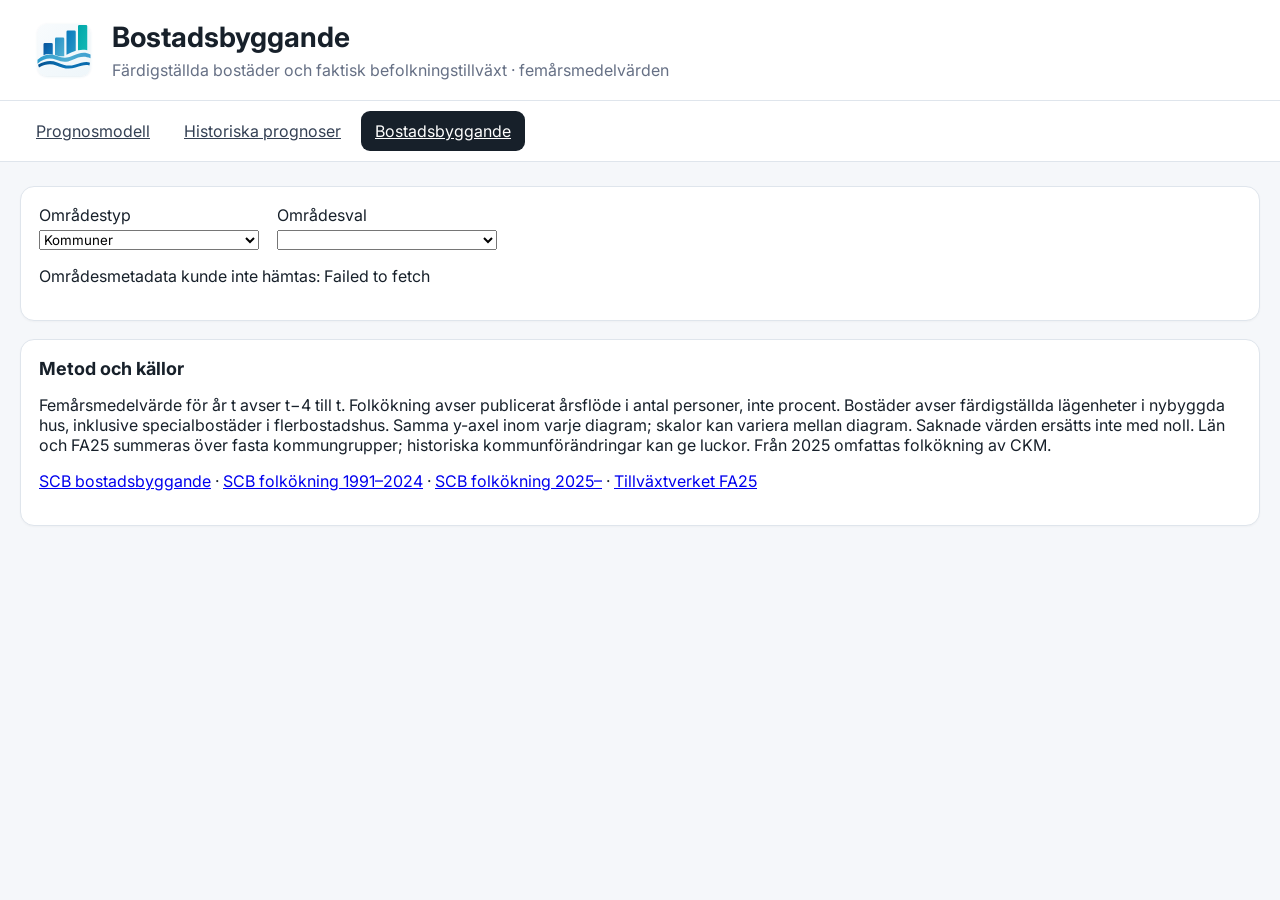
==== bostadsbyggande.html @ e12678cb "Uppdatera metod och bryt JS-cache" ====
<!doctype html><html lang="sv"><head><meta charset="utf-8"><meta name="viewport" content="width=device-width,initial-scale=1"><title>Bostadsbyggande | Luleå befolkningsprognos</title><link rel="icon" href="assets/lulea-befolkningsprognos-logo.svg"><link rel="stylesheet" href="css/style.css"><style>.housing-main{display:block;max-width:1400px;margin:24px auto;padding:0 20px}.housing-filters{display:flex;gap:18px;flex-wrap:wrap}.housing-filters label{display:grid;gap:5px;min-width:220px}.housing-charts{display:grid;grid-template-columns:repeat(2,minmax(0,1fr));gap:16px;margin-top:18px}.housing-charts svg{width:100%;height:auto}.housing-charts h2{text-transform:capitalize}@media(max-width:800px){.housing-charts{grid-template-columns:1fr}}</style></head><body><header class="topbar"><div class="brand"><img class="brandLogo" src="assets/lulea-befolkningsprognos-logo.svg" alt=""><div class="brandText"><h1>Bostadsbyggande</h1><p>Färdigställda bostäder och faktisk befolkningstillväxt · femårsmedelvärden</p></div></div></header><nav class="tabs"><a class="tab" href="index.html">Prognosmodell</a><a class="tab" href="historiska-prognoser.html">Historiska prognoser</a><a class="tab active" aria-current="page" href="bostadsbyggande.html">Bostadsbyggande</a></nav><main class="housing-main"><section class="panel"><div class="housing-filters"><label>Områdestyp<select id="type"><option value="municipality">Kommuner</option><option value="county">Län</option><option id="faOption" value="fa">FA-regioner (FA25)</option></select></label><label>Områdesval<select id="area"></select></label></div><p id="status" role="status">Hämtar SCB-statistik …</p><p id="faNote" class="hint"></p></section><div id="charts" class="housing-charts"></div><section class="panel"><h2>Metod och källor</h2><p>Femårsmedelvärde för år t avser t−4 till t. Folkökning avser publicerat årsflöde i antal personer, inte procent. Bostäder avser färdigställda lägenheter i nybyggda hus, inklusive specialbostäder i flerbostadshus. Samma y-axel inom varje diagram; skalor kan variera mellan diagram. Saknade värden ersätts inte med noll. Län och FA25 summeras över fasta kommungrupper; historiska kommunförändringar kan ge luckor. Från 2025 omfattas folkökning av CKM.</p><p><a href="https://www.statistikdatabasen.scb.se/pxweb/sv/ssd/START__BO__BO0101__BO0101A/LghReHtypUfAr/">SCB bostadsbyggande</a> · <a href="https://www.statistikdatabasen.scb.se/pxweb/sv/ssd/START__BE__BE0101__BE0101A/BefolkningNy/">SCB folkökning 1991–2024</a> · <a href="https://www.statistikdatabasen.scb.se/pxweb/sv/ssd/START__BE__BE0101__BE0101A/BefolkningCKM/">SCB folkökning 2025–</a> · <a href="https://tillvaxtverket.se/tillvaxtverket/statistikochanalys/statistikomregionalutveckling/regionalaindelningar/faregioner.1799.html">Tillväxtverket FA25</a></p></section></main><script src="js/bostadsbyggande.js?v=20261125-2"></script></body></html>
---- css/style.css ----
@import url('https://fonts.googleapis.com/css2?family=Inter:wght@400;500;600;700&display=swap');

/* Gemensam webbtypografi: Protipo nar licensierad webbfont laddas, Inter annars. */
:root{--font-body:'Inter',system-ui,-apple-system,'Segoe UI',sans-serif;--font-heading:'protipo','Inter',system-ui,sans-serif}
body{font-family:var(--font-body)}
h1,h2,h3,h4,h5,h6,a,nav a{font-family:var(--font-heading)}
button,input,select,textarea,table{font-family:var(--font-body)}
:root{
  font-family:Inter,system-ui,-apple-system,Segoe UI,Roboto,sans-serif;
  color:#17202a;background:#f5f7fa;
  --border:#dfe5ec;--muted:#667085;--panel:#fff;--ink:#17202a;
}
*{box-sizing:border-box} body{margin:0;background:#f5f7fa}
.topbar{display:flex;justify-content:space-between;gap:24px;align-items:center;padding:18px 32px;background:#fff;border-bottom:1px solid var(--border)}
.brand{display:flex;align-items:center;gap:16px;min-width:0}
.brandLogo{width:64px;height:64px;flex:0 0 64px;display:block;object-fit:contain}
.brandText{min-width:0}
h1{margin:0;font-size:28px}.topbar p{margin:6px 0 0;color:var(--muted)}
.badge{background:#eef2f6;border:1px solid #d8e0e8;border-radius:999px;padding:8px 12px;font-size:13px;font-weight:700}
.tabs{display:flex;gap:6px;padding:10px 22px;background:#fff;border-bottom:1px solid var(--border);position:sticky;top:0;z-index:5;overflow:auto}
.tab{width:auto;background:transparent;color:#344054;border:1px solid transparent;padding:9px 13px;border-radius:9px;white-space:nowrap}
.tab:hover{background:#f3f5f8}.tab.active{background:#17202a;color:#fff}
main{display:grid;grid-template-columns:270px minmax(0,1fr);gap:22px;max-width:1750px;margin:0 auto;padding:22px}
.panel{background:var(--panel);border:1px solid var(--border);border-radius:14px;padding:18px;box-shadow:0 1px 2px rgba(16,24,40,.03);margin-bottom:14px}
.controls{height:max-content;position:sticky;top:68px}.controls h2,.panel h2,.pageTitle h2{margin:0 0 14px;font-size:18px}
.controls label,.formGrid3 label{display:block;font-size:13px;font-weight:650;margin:0 0 14px}
.controls input,.controls select,.formGrid3 input,.formGrid3 select,.inlineLabel input{width:100%;margin-top:6px;padding:10px;border:1px solid #cfd8e3;border-radius:8px;background:#fff}
.controls hr{border:0;border-top:1px solid #edf0f3;margin:18px 0}
button{padding:11px 12px;border:0;border-radius:8px;font-weight:750;cursor:pointer;background:#17202a;color:#fff}
.controls>button{width:100%}.secondary{margin-top:8px;background:#e9eef4;color:#17202a}.compact{width:auto!important;margin:0;padding:8px 11px}
.fileLabel{display:block;margin-top:16px!important}.fileLabel input{padding:7px}.miniNote,.hint{font-size:12px;color:var(--muted);line-height:1.45}
.content{min-width:0}.page{display:none}.page.active{display:block}.pageTitle{display:flex;justify-content:space-between;align-items:flex-end;margin:2px 0 14px}.pageTitle h2{font-size:23px;margin-bottom:4px}.pageTitle p{margin:0;color:var(--muted)}
.status{margin-bottom:14px;padding:12px 14px;border-radius:10px;background:#fff5d6;border:1px solid #f3d477;color:#6d5200}.status.ok{background:#edf8f1;border-color:#b9e0c7;color:#245b37}
.cards{display:grid;grid-template-columns:repeat(4,minmax(0,1fr));gap:14px;margin-bottom:14px}.card{background:#fff;border:1px solid var(--border);border-radius:12px;padding:16px}.card span{display:block;color:var(--muted);font-size:12px}.card strong{display:block;margin-top:7px;font-size:23px}.card small{display:block;color:var(--muted);margin-top:3px}
.grid2{display:grid;grid-template-columns:minmax(0,1.6fr) minmax(300px,1fr);gap:14px;margin-bottom:14px}.formGrid3{display:grid;grid-template-columns:repeat(3,minmax(0,1fr));gap:14px}
.chartPanel{margin-bottom:14px}.panelHead{display:flex;justify-content:space-between;align-items:center;gap:16px}.panelHead span{font-size:12px;color:var(--muted)}
svg{width:100%;height:auto;background:#fbfcfd;border-radius:10px}.gridline{stroke:#e7ebf0;stroke-width:1}.axisText{font-size:11px;fill:#667085}.populationLine,.baselineLine,.lineBirths,.lineDeaths,.lineMigration{fill:none;stroke-width:3}.populationLine{stroke:#17202a}.baselineLine{stroke:#98a2b3;stroke-width:2;stroke-dasharray:7 5}.lineBirths{stroke:#227a55}.lineDeaths{stroke:#9b3b3b}.lineMigration{stroke:#3157a3}.legendScenario{fill:#17202a;font-size:12px;font-weight:700}.legendBaseline{fill:#667085;font-size:12px;font-weight:700}.legendBirths{fill:#227a55;font-size:12px;font-weight:700}.legendDeaths{fill:#9b3b3b;font-size:12px;font-weight:700}.legendMigration{fill:#3157a3;font-size:12px;font-weight:700}
.tableWrap{overflow:auto}table{width:100%;border-collapse:collapse;font-size:13px;white-space:nowrap}th,td{text-align:right;padding:8px;border-bottom:1px solid #edf0f3}th:first-child,td:first-child{text-align:left}
td input[type=number],td select{width:105px;padding:6px;border:1px solid #d8e0e8;border-radius:6px;background:#fff}td select{width:140px}td input[type=checkbox]{width:18px;height:18px}.miniTable{white-space:normal}.miniTable th,.miniTable td{padding:7px 6px}
.kv{display:flex;justify-content:space-between;gap:16px;padding:9px 0;border-bottom:1px solid #edf0f3}.kv:last-child{border-bottom:0}.kv span{color:var(--muted);font-size:13px}.kv strong{text-align:right}.stackedMetrics{display:grid;gap:0}
.policyGrid{display:grid;grid-template-columns:repeat(4,minmax(0,1fr));gap:12px}.policyGrid>div{background:#f8fafc;border:1px solid #e7ebf0;border-radius:10px;padding:12px}.policyGrid span{display:block;color:var(--muted);font-size:12px}.policyGrid strong{display:block;margin-top:5px;font-size:18px}
.ageRow{display:grid;grid-template-columns:55px 1fr 70px 115px;gap:9px;align-items:center;margin:9px 0}.ageRow>span{font-size:12px}.ageRow strong{text-align:right}.ageRow small{color:var(--muted);text-align:right}.barTrack{height:10px;background:#edf0f3;border-radius:999px;overflow:hidden}.barFill{height:100%;background:#667085;border-radius:999px}
.inlineLabel{font-size:13px;font-weight:650}.inlineLabel input{width:120px;margin-left:10px}.validationCards{grid-template-columns:repeat(4,minmax(0,1fr))}
ul{padding-left:19px;margin:0}li{margin:7px 0}code{background:#eef2f6;padding:2px 5px;border-radius:5px}
@media(max-width:1150px){main{grid-template-columns:1fr}.controls{position:static}.grid2{grid-template-columns:1fr}.policyGrid{grid-template-columns:1fr 1fr}}
@media(max-width:760px){.cards,.validationCards{grid-template-columns:1fr 1fr}.formGrid3{grid-template-columns:1fr}.topbar{align-items:flex-start;flex-direction:column;padding:16px 18px}.brand{gap:12px}.brandLogo{width:52px;height:52px;flex-basis:52px}.topbar h1{font-size:24px}.topbar p{font-size:12px}.ageRow{grid-template-columns:50px 1fr 60px}.ageRow small{display:none}}
@media(max-width:520px){.cards,.validationCards{grid-template-columns:1fr}.tabs{padding-left:10px;padding-right:10px}}

.analysisTableWrap{max-height:520px;overflow:auto;border:1px solid #edf0f3;border-radius:10px;margin-top:14px}
.analysisTableWrap thead th{position:sticky;top:0;background:#fff;z-index:2}
.ageStructureTable td:nth-child(2){min-width:180px}
.chartLegend{font-size:12px;font-weight:700;fill:#344054}
.lineLocalWeight,.lineWomen,.lineMen,.lineInflow,.lineOutflow,.lineVariation,.lineSensitivity{
  fill:none;stroke-width:2.5
}
.lineLocalWeight{stroke:#3157a3}
.lineWomen{stroke:#7b4da7}
.lineMen{stroke:#3157a3}
.lineInflow{stroke:#227a55}
.lineOutflow{stroke:#9b3b3b}
.lineVariation{stroke:#7b4da7}
.lineSensitivity{stroke:#b7791f}
.chartTooltip{
  position:fixed;display:none;z-index:50;pointer-events:none;
  min-width:170px;max-width:300px;padding:10px 12px;border-radius:9px;
  background:#17202a;color:#fff;box-shadow:0 8px 24px rgba(16,24,40,.22);
  font-size:12px;line-height:1.35
}
.chartTooltip.show{display:block}
.chartTooltip strong{display:block;margin-bottom:5px;font-size:13px}
.chartTooltip div{display:flex;justify-content:space-between;gap:18px;margin:3px 0}
.chartTooltip span{color:#d0d5dd}.chartTooltip b{font-weight:700;text-align:right}
svg{cursor:crosshair}

.shareRow{display:grid;grid-template-columns:minmax(130px,1.2fr) minmax(160px,2fr) 70px 70px;gap:10px;align-items:center;margin:9px 0}
.shareRow>span{font-size:12px}.shareRow strong,.shareRow small{text-align:right}
.shareRow small{color:var(--muted)}
#commutingMatrix th,#commutingMatrix td{text-align:right}
#commutingMatrix th:first-child,#commutingMatrix td:first-child{text-align:left}
@media(max-width:760px){.shareRow{grid-template-columns:110px 1fr 60px}.shareRow small{display:none}}

.lineError{fill:none;stroke-width:2.5;stroke:#b42318}

.scenarioPreviewList{display:grid;gap:8px;margin-top:12px}
.scenarioPreview{padding:10px 12px;border:1px solid #dfe5ec;border-radius:9px;background:#f8fafc;font-size:12px;line-height:1.45;color:#344054}
.scenarioPreview strong{color:#17202a}
.scenarioPreview.warn{background:#fff7ed;border-color:#fed7aa}


.profileLegend{
  display:grid;
  grid-template-columns:repeat(2,minmax(0,1fr));
  gap:10px 18px;
  margin:10px 0 4px;
  padding:12px 14px;
  background:#f8fafc;
  border:1px solid #e7ebf0;
  border-radius:10px
}
.profileLegend>div{
  display:grid;
  grid-template-columns:30px 1fr;
  column-gap:9px;
  align-items:center
}
.profileLegend strong{font-size:12px;color:#17202a}
.profileLegend small{
  grid-column:2;
  display:block;
  margin-top:2px;
  color:var(--muted);
  font-size:11px;
  line-height:1.4
}
.profileSwatch{
  width:26px;
  height:0;
  border-top-width:3px;
  border-top-style:solid;
  justify-self:start
}
.profileSwatch.lineInflow{border-top-color:#227a55}
.profileSwatch.lineSensitivity{border-top-color:#b7791f}
.profileSwatch.lineMen{border-top-color:#3157a3}
.profileSwatch.lineVariation{border-top-color:#7b4da7}
.profileNote{margin-top:8px}
@media(max-width:760px){.profileLegend{grid-template-columns:1fr}}


.labourEffectGrid>div{min-height:132px}
.labourEffectGrid small{
  display:block;
  margin-top:7px;
  color:var(--muted);
  font-size:11px;
  line-height:1.4
}
.effectFormula{
  margin:12px 0 6px;
  padding:10px 12px;
  border-left:3px solid #667085;
  background:#f8fafc;
  font-size:12px;
  line-height:1.45
}


.historyCards{grid-template-columns:repeat(4,minmax(0,1fr))}
.lineMean{fill:none;stroke:#667085;stroke-width:2;stroke-dasharray:7 5}
.calibrationRow td{background:#f3f6fa}
.calibrationRow td:first-child{font-weight:700}
@media(max-width:1150px){.historyCards{grid-template-columns:repeat(2,minmax(0,1fr))}}
@media(max-width:520px){.historyCards{grid-template-columns:1fr}}


.historyFilterGrid{display:grid;grid-template-columns:1fr 1fr;gap:18px}
.historyFilterGrid fieldset{border:1px solid #e7ebf0;border-radius:10px;padding:12px 14px;margin:0;background:#f8fafc}
.historyFilterGrid legend{font-weight:700;font-size:13px;padding:0 6px}
.historyFilterGrid label{display:block;font-size:12px;color:var(--muted);margin:8px 0}
.historyFilterGrid select{width:100%;margin-top:4px}
.historyDetailSummary{display:flex;flex-wrap:wrap;gap:10px;margin-top:10px}
.historyDetailSummary>div{background:#f8fafc;border:1px solid #e7ebf0;border-radius:9px;padding:9px 11px;min-width:210px}
.historyDetailSummary span{display:block;color:var(--muted);font-size:11px}
.historyDetailSummary strong{display:block;margin-top:3px;font-size:13px;color:#17202a}
@media(max-width:760px){.historyFilterGrid{grid-template-columns:1fr}}


.historySection{margin-top:18px}
.historySectionHead{margin:0 0 10px;padding:0 2px}
.historySectionHead h2{margin:0 0 4px}
.historySectionHead p{margin:0;color:var(--muted);font-size:13px}
.historyFilterPanel{display:grid;grid-template-columns:1fr;gap:16px}
.historyFilterPanel fieldset{border:1px solid #dfe5ec;border-radius:10px;padding:14px;margin:0;background:#f8fafc}
.historyFilterPanel legend{font-weight:700;font-size:13px;padding:0 6px}
.historyFilterControls{display:grid;grid-template-columns:repeat(2,minmax(0,1fr));gap:10px 14px;margin-bottom:12px}
.migrationFilterControls{grid-template-columns:repeat(4,minmax(0,1fr))}
.historyFilterControls label{font-size:12px;color:var(--muted)}
.historyFilterControls select{width:100%;margin-top:4px}
.historyFilterChart{background:#fff;border:1px solid #e7ebf0;border-radius:10px;padding:12px}
.historyFilterChart .panelHead{margin-bottom:4px}
@media(max-width:1000px){.migrationFilterControls{grid-template-columns:repeat(2,minmax(0,1fr))}}
@media(max-width:760px){.historyFilterControls,.migrationFilterControls{grid-template-columns:1fr}}
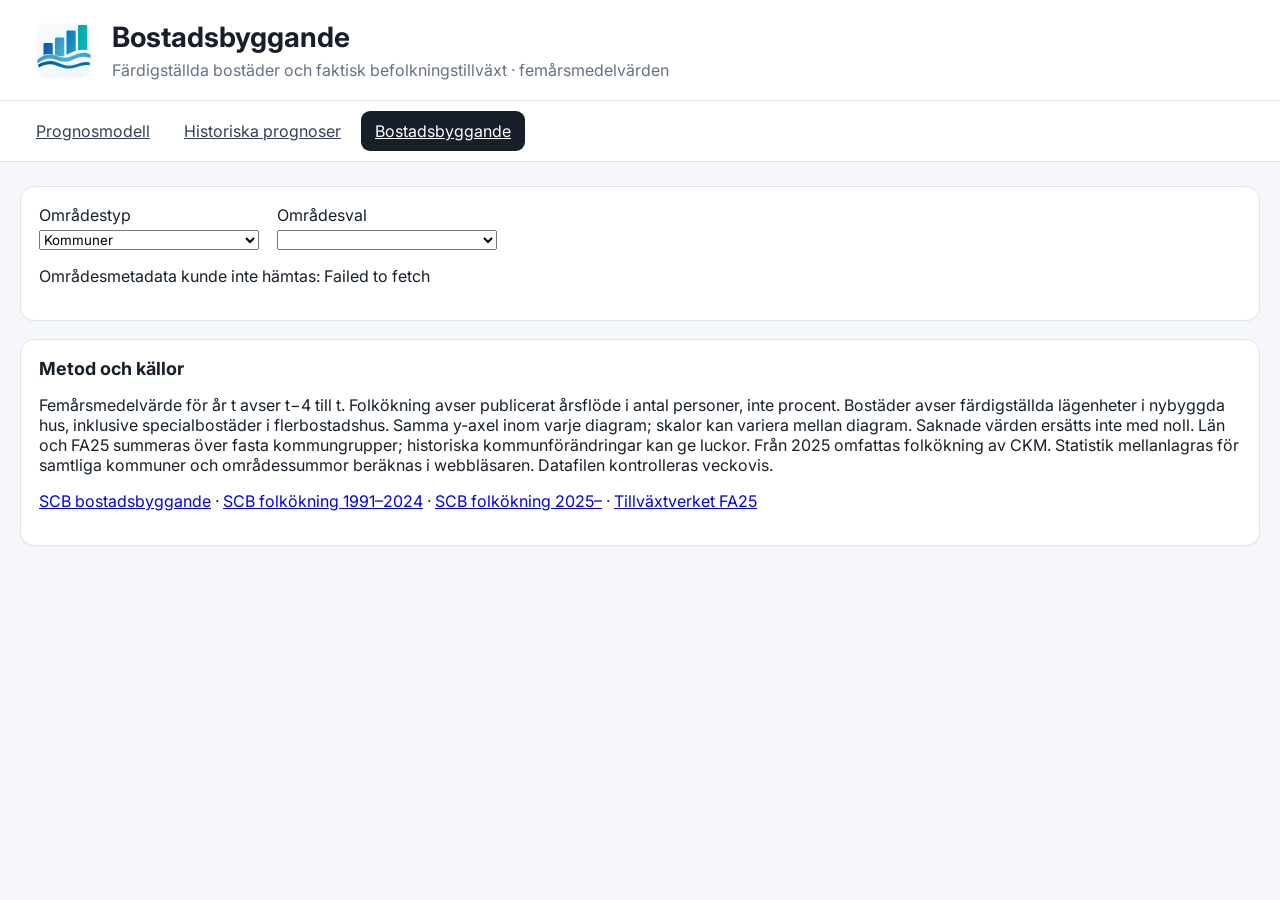
==== commit 2035b4c8: "Läs förladdad statistik och byt områden lokalt" ====
--- a/bostadsbyggande.html
+++ b/bostadsbyggande.html
@@ -1 +1 @@
-<!doctype html><html lang="sv"><head><meta charset="utf-8"><meta name="viewport" content="width=device-width,initial-scale=1"><title>Bostadsbyggande | Luleå befolkningsprognos</title><link rel="icon" href="assets/lulea-befolkningsprognos-logo.svg"><link rel="stylesheet" href="css/style.css"><style>.housing-main{display:block;max-width:1400px;margin:24px auto;padding:0 20px}.housing-filters{display:flex;gap:18px;flex-wrap:wrap}.housing-filters label{display:grid;gap:5px;min-width:220px}.housing-charts{display:grid;grid-template-columns:repeat(2,minmax(0,1fr));gap:16px;margin-top:18px}.housing-charts svg{width:100%;height:auto}.housing-charts h2{text-transform:capitalize}@media(max-width:800px){.housing-charts{grid-template-columns:1fr}}</style></head><body><header class="topbar"><div class="brand"><img class="brandLogo" src="assets/lulea-befolkningsprognos-logo.svg" alt=""><div class="brandText"><h1>Bostadsbyggande</h1><p>Färdigställda bostäder och faktisk befolkningstillväxt · femårsmedelvärden</p></div></div></header><nav class="tabs"><a class="tab" href="index.html">Prognosmodell</a><a class="tab" href="historiska-prognoser.html">Historiska prognoser</a><a class="tab active" aria-current="page" href="bostadsbyggande.html">Bostadsbyggande</a></nav><main class="housing-main"><section class="panel"><div class="housing-filters"><label>Områdestyp<select id="type"><option value="municipality">Kommuner</option><option value="county">Län</option><option id="faOption" value="fa">FA-regioner (FA25)</option></select></label><label>Områdesval<select id="area"></select></label></div><p id="status" role="status">Hämtar SCB-statistik …</p><p id="faNote" class="hint"></p></section><div id="charts" class="housing-charts"></div><section class="panel"><h2>Metod och källor</h2><p>Femårsmedelvärde för år t avser t−4 till t. Folkökning avser publicerat årsflöde i antal personer, inte procent. Bostäder avser färdigställda lägenheter i nybyggda hus, inklusive specialbostäder i flerbostadshus. Samma y-axel inom varje diagram; skalor kan variera mellan diagram. Saknade värden ersätts inte med noll. Län och FA25 summeras över fasta kommungrupper; historiska kommunförändringar kan ge luckor. Från 2025 omfattas folkökning av CKM.</p><p><a href="https://www.statistikdatabasen.scb.se/pxweb/sv/ssd/START__BO__BO0101__BO0101A/LghReHtypUfAr/">SCB bostadsbyggande</a> · <a href="https://www.statistikdatabasen.scb.se/pxweb/sv/ssd/START__BE__BE0101__BE0101A/BefolkningNy/">SCB folkökning 1991–2024</a> · <a href="https://www.statistikdatabasen.scb.se/pxweb/sv/ssd/START__BE__BE0101__BE0101A/BefolkningCKM/">SCB folkökning 2025–</a> · <a href="https://tillvaxtverket.se/tillvaxtverket/statistikochanalys/statistikomregionalutveckling/regionalaindelningar/faregioner.1799.html">Tillväxtverket FA25</a></p></section></main><script src="js/bostadsbyggande.js?v=20261125-2"></script></body></html>+<!doctype html><html lang="sv"><head><meta charset="utf-8"><meta name="viewport" content="width=device-width,initial-scale=1"><title>Bostadsbyggande | Luleå befolkningsprognos</title><link rel="icon" href="assets/lulea-befolkningsprognos-logo.svg"><link rel="stylesheet" href="css/style.css"><style>.housing-main{display:block;max-width:1400px;margin:24px auto;padding:0 20px}.housing-filters{display:flex;gap:18px;flex-wrap:wrap}.housing-filters label{display:grid;gap:5px;min-width:220px}.housing-charts{display:grid;grid-template-columns:repeat(2,minmax(0,1fr));gap:16px;margin-top:18px}.housing-charts svg{width:100%;height:auto}.housing-charts h2{text-transform:capitalize}@media(max-width:800px){.housing-charts{grid-template-columns:1fr}}</style></head><body><header class="topbar"><div class="brand"><img class="brandLogo" src="assets/lulea-befolkningsprognos-logo.svg" alt=""><div class="brandText"><h1>Bostadsbyggande</h1><p>Färdigställda bostäder och faktisk befolkningstillväxt · femårsmedelvärden</p></div></div></header><nav class="tabs"><a class="tab" href="index.html">Prognosmodell</a><a class="tab" href="historiska-prognoser.html">Historiska prognoser</a><a class="tab active" aria-current="page" href="bostadsbyggande.html">Bostadsbyggande</a></nav><main class="housing-main"><section class="panel"><div class="housing-filters"><label>Områdestyp<select id="type"><option value="municipality">Kommuner</option><option value="county">Län</option><option id="faOption" value="fa">FA-regioner (FA25)</option></select></label><label>Områdesval<select id="area"></select></label></div><p id="status" role="status">Läser förladdad statistik …</p><p id="faNote" class="hint"></p></section><div id="charts" class="housing-charts"></div><section class="panel"><h2>Metod och källor</h2><p>Femårsmedelvärde för år t avser t−4 till t. Folkökning avser publicerat årsflöde i antal personer, inte procent. Bostäder avser färdigställda lägenheter i nybyggda hus, inklusive specialbostäder i flerbostadshus. Samma y-axel inom varje diagram; skalor kan variera mellan diagram. Saknade värden ersätts inte med noll. Län och FA25 summeras över fasta kommungrupper; historiska kommunförändringar kan ge luckor. Från 2025 omfattas folkökning av CKM. Statistik mellanlagras för samtliga kommuner och områdessummor beräknas i webbläsaren. Datafilen kontrolleras veckovis.</p><p><a href="https://www.statistikdatabasen.scb.se/pxweb/sv/ssd/START__BO__BO0101__BO0101A/LghReHtypUfAr/">SCB bostadsbyggande</a> · <a href="https://www.statistikdatabasen.scb.se/pxweb/sv/ssd/START__BE__BE0101__BE0101A/BefolkningNy/">SCB folkökning 1991–2024</a> · <a href="https://www.statistikdatabasen.scb.se/pxweb/sv/ssd/START__BE__BE0101__BE0101A/BefolkningCKM/">SCB folkökning 2025–</a> · <a href="https://tillvaxtverket.se/tillvaxtverket/statistikochanalys/statistikomregionalutveckling/regionalaindelningar/faregioner.1799.html">Tillväxtverket FA25</a></p></section></main><script src="js/bostadsbyggande.js?v=20261125-3"></script></body></html>
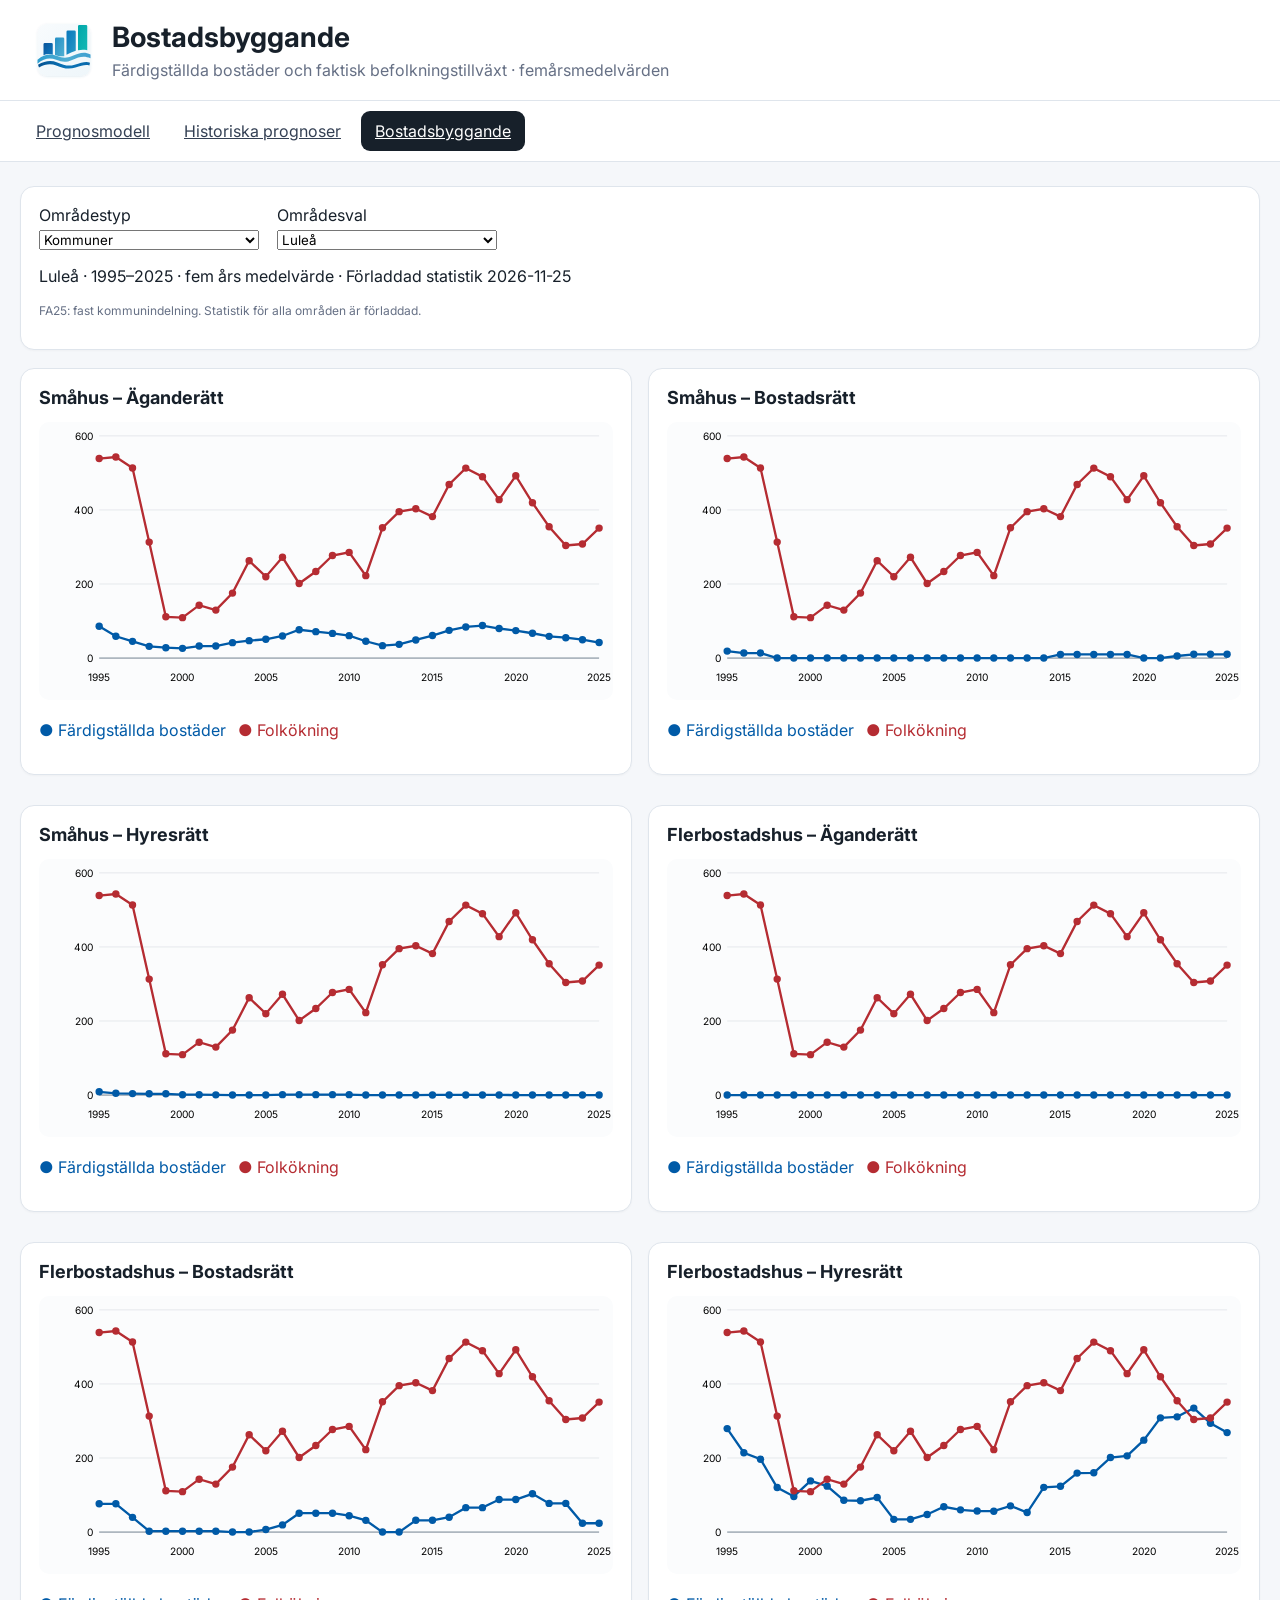
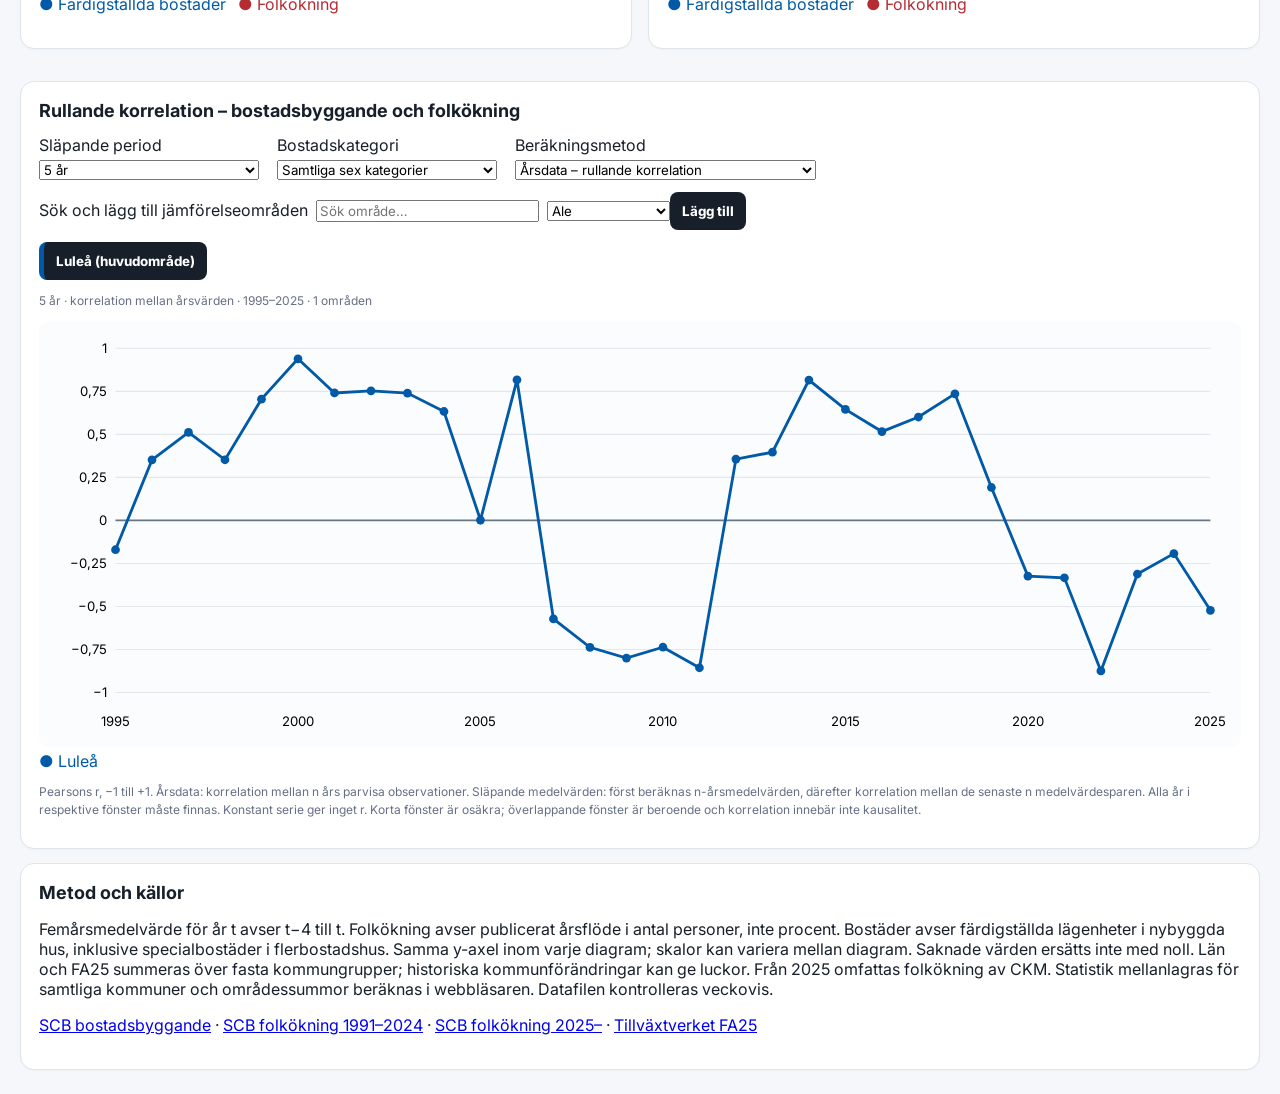
==== commit 4db302da: "Lägg till rullande Pearsonkorrelation och områdesjämförelser" ====
--- a/bostadsbyggande.html
+++ b/bostadsbyggande.html
@@ -1 +1 @@
-<!doctype html><html lang="sv"><head><meta charset="utf-8"><meta name="viewport" content="width=device-width,initial-scale=1"><title>Bostadsbyggande | Luleå befolkningsprognos</title><link rel="icon" href="assets/lulea-befolkningsprognos-logo.svg"><link rel="stylesheet" href="css/style.css"><style>.housing-main{display:block;max-width:1400px;margin:24px auto;padding:0 20px}.housing-filters{display:flex;gap:18px;flex-wrap:wrap}.housing-filters label{display:grid;gap:5px;min-width:220px}.housing-charts{display:grid;grid-template-columns:repeat(2,minmax(0,1fr));gap:16px;margin-top:18px}.housing-charts svg{width:100%;height:auto}.housing-charts h2{text-transform:capitalize}@media(max-width:800px){.housing-charts{grid-template-columns:1fr}}</style></head><body><header class="topbar"><div class="brand"><img class="brandLogo" src="assets/lulea-befolkningsprognos-logo.svg" alt=""><div class="brandText"><h1>Bostadsbyggande</h1><p>Färdigställda bostäder och faktisk befolkningstillväxt · femårsmedelvärden</p></div></div></header><nav class="tabs"><a class="tab" href="index.html">Prognosmodell</a><a class="tab" href="historiska-prognoser.html">Historiska prognoser</a><a class="tab active" aria-current="page" href="bostadsbyggande.html">Bostadsbyggande</a></nav><main class="housing-main"><section class="panel"><div class="housing-filters"><label>Områdestyp<select id="type"><option value="municipality">Kommuner</option><option value="county">Län</option><option id="faOption" value="fa">FA-regioner (FA25)</option></select></label><label>Områdesval<select id="area"></select></label></div><p id="status" role="status">Läser förladdad statistik …</p><p id="faNote" class="hint"></p></section><div id="charts" class="housing-charts"></div><section class="panel"><h2>Metod och källor</h2><p>Femårsmedelvärde för år t avser t−4 till t. Folkökning avser publicerat årsflöde i antal personer, inte procent. Bostäder avser färdigställda lägenheter i nybyggda hus, inklusive specialbostäder i flerbostadshus. Samma y-axel inom varje diagram; skalor kan variera mellan diagram. Saknade värden ersätts inte med noll. Län och FA25 summeras över fasta kommungrupper; historiska kommunförändringar kan ge luckor. Från 2025 omfattas folkökning av CKM. Statistik mellanlagras för samtliga kommuner och områdessummor beräknas i webbläsaren. Datafilen kontrolleras veckovis.</p><p><a href="https://www.statistikdatabasen.scb.se/pxweb/sv/ssd/START__BO__BO0101__BO0101A/LghReHtypUfAr/">SCB bostadsbyggande</a> · <a href="https://www.statistikdatabasen.scb.se/pxweb/sv/ssd/START__BE__BE0101__BE0101A/BefolkningNy/">SCB folkökning 1991–2024</a> · <a href="https://www.statistikdatabasen.scb.se/pxweb/sv/ssd/START__BE__BE0101__BE0101A/BefolkningCKM/">SCB folkökning 2025–</a> · <a href="https://tillvaxtverket.se/tillvaxtverket/statistikochanalys/statistikomregionalutveckling/regionalaindelningar/faregioner.1799.html">Tillväxtverket FA25</a></p></section></main><script src="js/bostadsbyggande.js?v=20261125-3"></script></body></html>+<!doctype html><html lang="sv"><head><meta charset="utf-8"><meta name="viewport" content="width=device-width,initial-scale=1"><title>Bostadsbyggande | Luleå befolkningsprognos</title><link rel="icon" href="assets/lulea-befolkningsprognos-logo.svg"><link rel="stylesheet" href="css/style.css"><style>.housing-main{display:block;max-width:1400px;margin:24px auto;padding:0 20px}.housing-filters{display:flex;gap:18px;flex-wrap:wrap}.housing-filters label{display:grid;gap:5px;min-width:220px}.housing-charts{display:grid;grid-template-columns:repeat(2,minmax(0,1fr));gap:16px;margin-top:18px}.housing-charts svg{width:100%;height:auto}.housing-charts h2{text-transform:capitalize}@media(max-width:800px){.housing-charts{grid-template-columns:1fr}}</style></head><body><header class="topbar"><div class="brand"><img class="brandLogo" src="assets/lulea-befolkningsprognos-logo.svg" alt=""><div class="brandText"><h1>Bostadsbyggande</h1><p>Färdigställda bostäder och faktisk befolkningstillväxt · femårsmedelvärden</p></div></div></header><nav class="tabs"><a class="tab" href="index.html">Prognosmodell</a><a class="tab" href="historiska-prognoser.html">Historiska prognoser</a><a class="tab active" aria-current="page" href="bostadsbyggande.html">Bostadsbyggande</a></nav><main class="housing-main"><section class="panel"><div class="housing-filters"><label>Områdestyp<select id="type"><option value="municipality">Kommuner</option><option value="county">Län</option><option id="faOption" value="fa">FA-regioner (FA25)</option></select></label><label>Områdesval<select id="area"></select></label></div><p id="status" role="status">Läser förladdad statistik …</p><p id="faNote" class="hint"></p></section><div id="charts" class="housing-charts"></div><section class="panel" style="margin-top:18px"><h2>Rullande korrelation – bostadsbyggande och folkökning</h2><div class="housing-filters"><label>Släpande period<select id="corrWindow"><option value="3">3 år</option><option value="4">4 år</option><option value="5" selected>5 år</option><option value="7">7 år</option><option value="8">8 år</option><option value="9">9 år</option><option value="10">10 år</option></select></label><label>Bostadskategori<select id="corrCategory"></select></label><label>Beräkningsmetod<select id="corrMethod"><option value="annual">Årsdata – rullande korrelation</option><option value="smooth">Släpande medelvärden – rullande korrelation</option></select></label></div><div style="margin:12px 0"><label for="corrSearch">Sök och lägg till jämförelseområden</label><input id="corrSearch" type="search" placeholder="Sök område…" style="margin:6px 8px;max-width:100%"><select id="corrAdd" aria-label="Jämförelseområde"></select><button id="corrAddBtn" type="button">Lägg till</button></div><div id="corrSelected" style="display:flex;flex-wrap:wrap;gap:8px;margin:10px 0"></div><p id="corrStatus" class="hint" role="status"></p><div id="corrChart"></div><p class="hint">Pearsons r, −1 till +1. Årsdata: korrelation mellan n års parvisa observationer. Släpande medelvärden: först beräknas n-årsmedelvärden, därefter korrelation mellan de senaste n medelvärdesparen. Alla år i respektive fönster måste finnas. Konstant serie ger inget r. Korta fönster är osäkra; överlappande fönster är beroende och korrelation innebär inte kausalitet.</p></section><section class="panel"><h2>Metod och källor</h2><p>Femårsmedelvärde för år t avser t−4 till t. Folkökning avser publicerat årsflöde i antal personer, inte procent. Bostäder avser färdigställda lägenheter i nybyggda hus, inklusive specialbostäder i flerbostadshus. Samma y-axel inom varje diagram; skalor kan variera mellan diagram. Saknade värden ersätts inte med noll. Län och FA25 summeras över fasta kommungrupper; historiska kommunförändringar kan ge luckor. Från 2025 omfattas folkökning av CKM. Statistik mellanlagras för samtliga kommuner och områdessummor beräknas i webbläsaren. Datafilen kontrolleras veckovis.</p><p><a href="https://www.statistikdatabasen.scb.se/pxweb/sv/ssd/START__BO__BO0101__BO0101A/LghReHtypUfAr/">SCB bostadsbyggande</a> · <a href="https://www.statistikdatabasen.scb.se/pxweb/sv/ssd/START__BE__BE0101__BE0101A/BefolkningNy/">SCB folkökning 1991–2024</a> · <a href="https://www.statistikdatabasen.scb.se/pxweb/sv/ssd/START__BE__BE0101__BE0101A/BefolkningCKM/">SCB folkökning 2025–</a> · <a href="https://tillvaxtverket.se/tillvaxtverket/statistikochanalys/statistikomregionalutveckling/regionalaindelningar/faregioner.1799.html">Tillväxtverket FA25</a></p></section></main><script src="js/bostadsbyggande.js?v=20261125-4"></script></body></html>
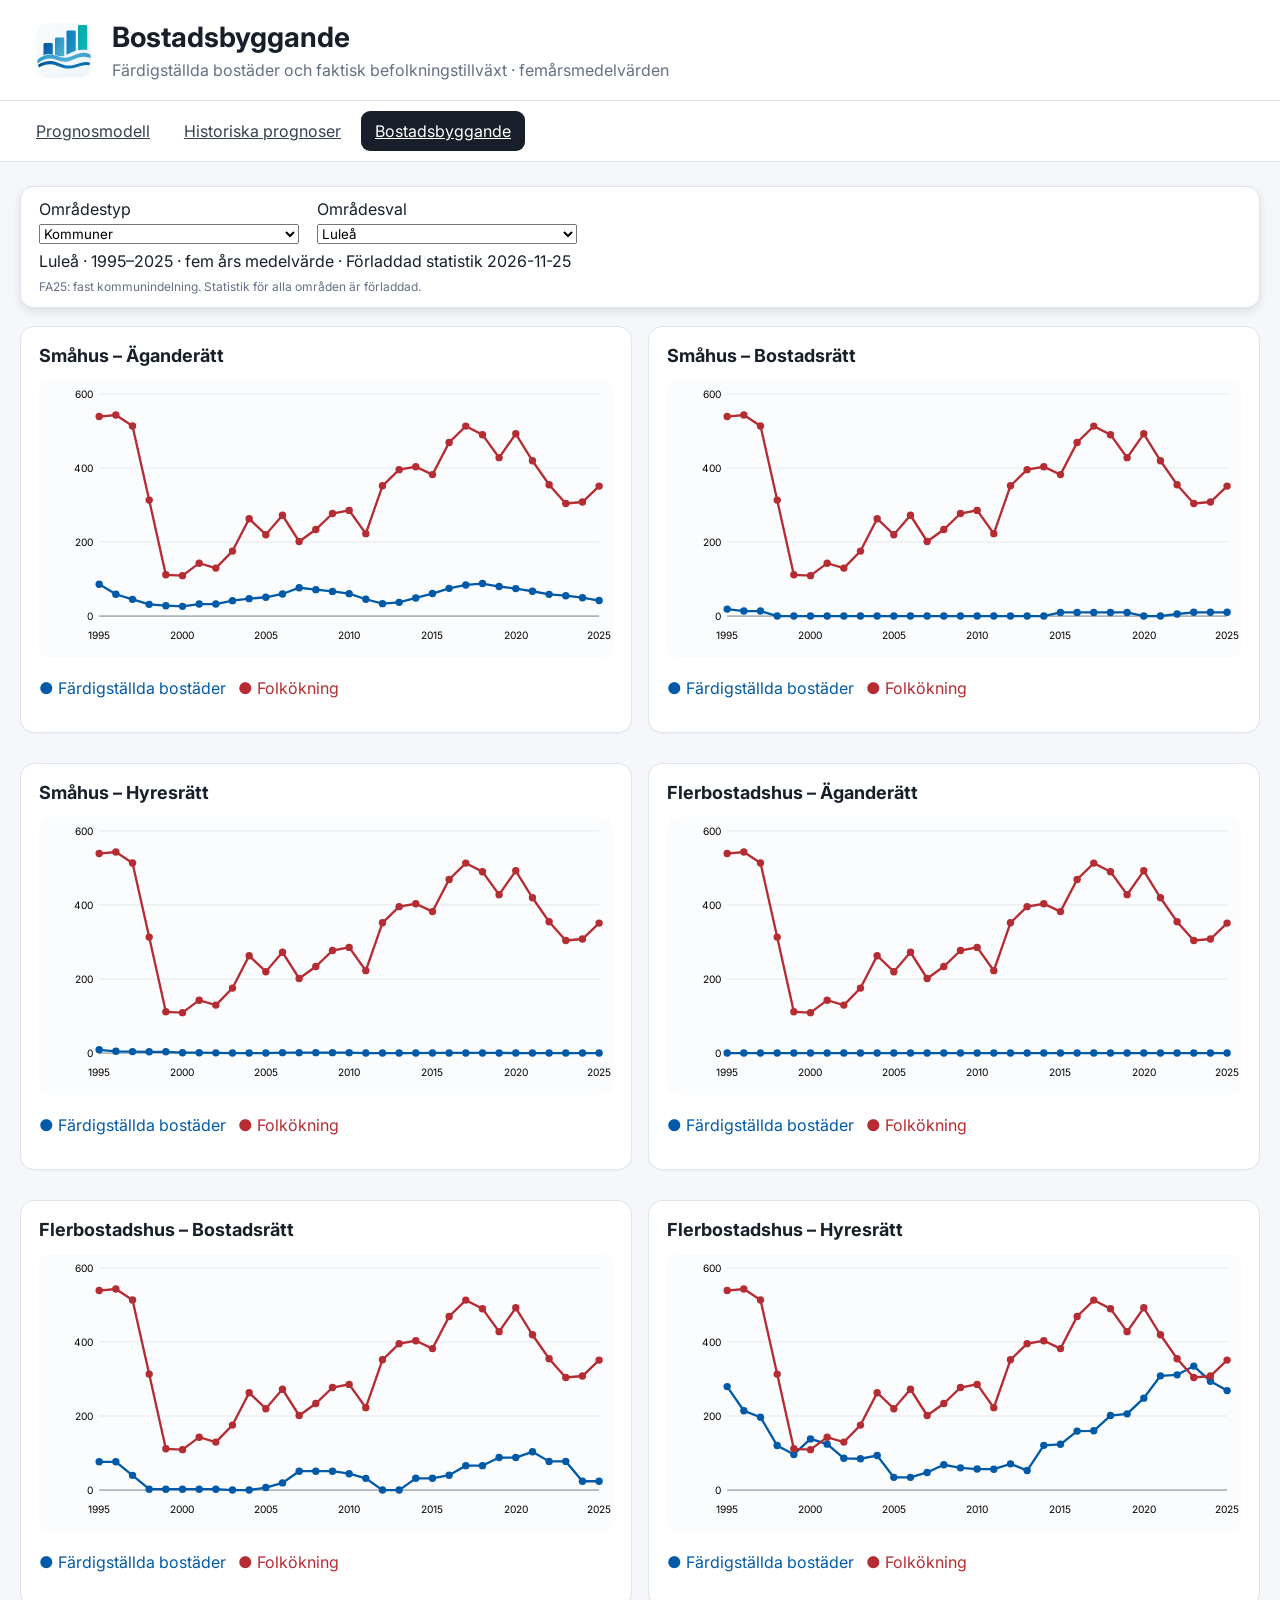
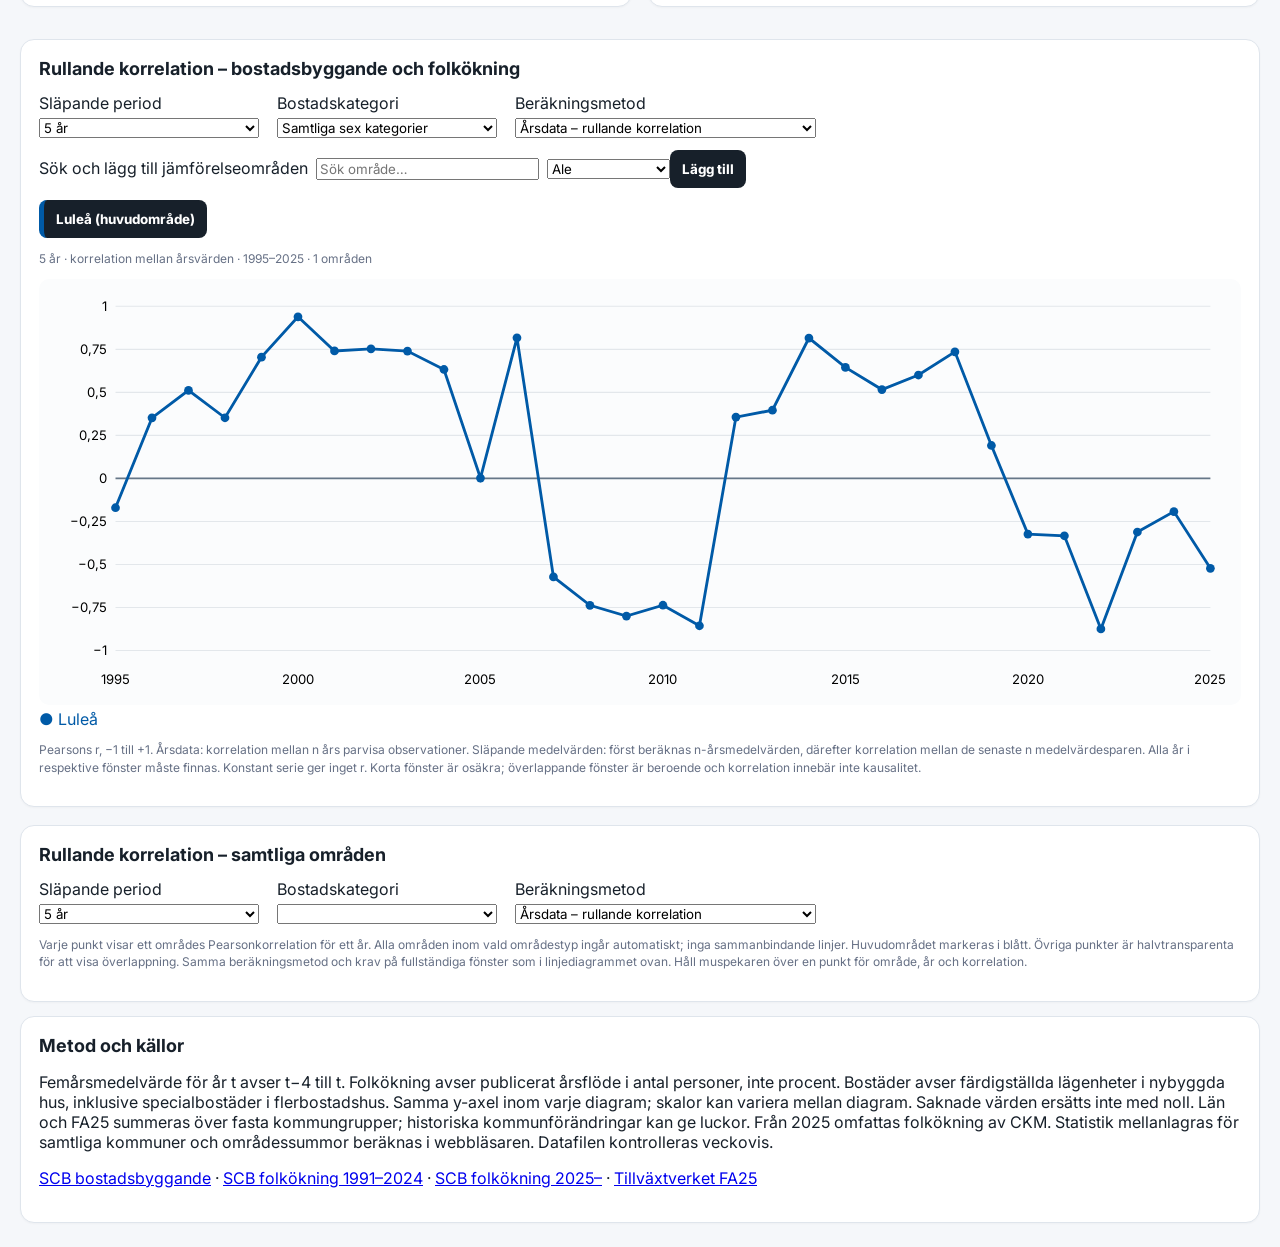
==== commit 5ef64360: "Frys områdesfilter och visa alla områdens korrelation som punkter" ====
--- a/bostadsbyggande.html
+++ b/bostadsbyggande.html
@@ -1 +1 @@
-<!doctype html><html lang="sv"><head><meta charset="utf-8"><meta name="viewport" content="width=device-width,initial-scale=1"><title>Bostadsbyggande | Luleå befolkningsprognos</title><link rel="icon" href="assets/lulea-befolkningsprognos-logo.svg"><link rel="stylesheet" href="css/style.css"><style>.housing-main{display:block;max-width:1400px;margin:24px auto;padding:0 20px}.housing-filters{display:flex;gap:18px;flex-wrap:wrap}.housing-filters label{display:grid;gap:5px;min-width:220px}.housing-charts{display:grid;grid-template-columns:repeat(2,minmax(0,1fr));gap:16px;margin-top:18px}.housing-charts svg{width:100%;height:auto}.housing-charts h2{text-transform:capitalize}@media(max-width:800px){.housing-charts{grid-template-columns:1fr}}</style></head><body><header class="topbar"><div class="brand"><img class="brandLogo" src="assets/lulea-befolkningsprognos-logo.svg" alt=""><div class="brandText"><h1>Bostadsbyggande</h1><p>Färdigställda bostäder och faktisk befolkningstillväxt · femårsmedelvärden</p></div></div></header><nav class="tabs"><a class="tab" href="index.html">Prognosmodell</a><a class="tab" href="historiska-prognoser.html">Historiska prognoser</a><a class="tab active" aria-current="page" href="bostadsbyggande.html">Bostadsbyggande</a></nav><main class="housing-main"><section class="panel"><div class="housing-filters"><label>Områdestyp<select id="type"><option value="municipality">Kommuner</option><option value="county">Län</option><option id="faOption" value="fa">FA-regioner (FA25)</option></select></label><label>Områdesval<select id="area"></select></label></div><p id="status" role="status">Läser förladdad statistik …</p><p id="faNote" class="hint"></p></section><div id="charts" class="housing-charts"></div><section class="panel" style="margin-top:18px"><h2>Rullande korrelation – bostadsbyggande och folkökning</h2><div class="housing-filters"><label>Släpande period<select id="corrWindow"><option value="3">3 år</option><option value="4">4 år</option><option value="5" selected>5 år</option><option value="7">7 år</option><option value="8">8 år</option><option value="9">9 år</option><option value="10">10 år</option></select></label><label>Bostadskategori<select id="corrCategory"></select></label><label>Beräkningsmetod<select id="corrMethod"><option value="annual">Årsdata – rullande korrelation</option><option value="smooth">Släpande medelvärden – rullande korrelation</option></select></label></div><div style="margin:12px 0"><label for="corrSearch">Sök och lägg till jämförelseområden</label><input id="corrSearch" type="search" placeholder="Sök område…" style="margin:6px 8px;max-width:100%"><select id="corrAdd" aria-label="Jämförelseområde"></select><button id="corrAddBtn" type="button">Lägg till</button></div><div id="corrSelected" style="display:flex;flex-wrap:wrap;gap:8px;margin:10px 0"></div><p id="corrStatus" class="hint" role="status"></p><div id="corrChart"></div><p class="hint">Pearsons r, −1 till +1. Årsdata: korrelation mellan n års parvisa observationer. Släpande medelvärden: först beräknas n-årsmedelvärden, därefter korrelation mellan de senaste n medelvärdesparen. Alla år i respektive fönster måste finnas. Konstant serie ger inget r. Korta fönster är osäkra; överlappande fönster är beroende och korrelation innebär inte kausalitet.</p></section><section class="panel"><h2>Metod och källor</h2><p>Femårsmedelvärde för år t avser t−4 till t. Folkökning avser publicerat årsflöde i antal personer, inte procent. Bostäder avser färdigställda lägenheter i nybyggda hus, inklusive specialbostäder i flerbostadshus. Samma y-axel inom varje diagram; skalor kan variera mellan diagram. Saknade värden ersätts inte med noll. Län och FA25 summeras över fasta kommungrupper; historiska kommunförändringar kan ge luckor. Från 2025 omfattas folkökning av CKM. Statistik mellanlagras för samtliga kommuner och områdessummor beräknas i webbläsaren. Datafilen kontrolleras veckovis.</p><p><a href="https://www.statistikdatabasen.scb.se/pxweb/sv/ssd/START__BO__BO0101__BO0101A/LghReHtypUfAr/">SCB bostadsbyggande</a> · <a href="https://www.statistikdatabasen.scb.se/pxweb/sv/ssd/START__BE__BE0101__BE0101A/BefolkningNy/">SCB folkökning 1991–2024</a> · <a href="https://www.statistikdatabasen.scb.se/pxweb/sv/ssd/START__BE__BE0101__BE0101A/BefolkningCKM/">SCB folkökning 2025–</a> · <a href="https://tillvaxtverket.se/tillvaxtverket/statistikochanalys/statistikomregionalutveckling/regionalaindelningar/faregioner.1799.html">Tillväxtverket FA25</a></p></section></main><script src="js/bostadsbyggande.js?v=20261125-4"></script></body></html>+<!doctype html><html lang="sv"><head><meta charset="utf-8"><meta name="viewport" content="width=device-width,initial-scale=1"><title>Bostadsbyggande | Luleå befolkningsprognos</title><link rel="icon" href="assets/lulea-befolkningsprognos-logo.svg"><link rel="stylesheet" href="css/style.css"><style>.housing-main{display:block;max-width:1400px;margin:24px auto;padding:0 20px}.housing-filters{display:flex;gap:18px;flex-wrap:wrap}.housing-filters label{display:grid;gap:5px;min-width:220px}.housing-charts{display:grid;grid-template-columns:repeat(2,minmax(0,1fr));gap:16px;margin-top:18px}.housing-charts svg{width:100%;height:auto}.housing-charts h2{text-transform:capitalize}@media(max-width:800px){.housing-charts{grid-template-columns:1fr}}.housing-sticky{position:sticky;top:var(--housing-nav-height,64px);z-index:4;background:#fff;box-shadow:0 4px 10px rgba(16,24,40,.10);padding:12px 18px}.housing-sticky p{margin:7px 0 0}.housing-sticky .housing-filters label{min-width:0;flex:0 1 260px}.housing-sticky select{min-width:0;width:100%}@media(max-width:520px){.housing-sticky .housing-filters{gap:8px}.housing-sticky .housing-filters label{flex:1 1 120px}.housing-sticky{padding:10px}.housing-sticky p{font-size:11px}}</style></head><body><header class="topbar"><div class="brand"><img class="brandLogo" src="assets/lulea-befolkningsprognos-logo.svg" alt=""><div class="brandText"><h1>Bostadsbyggande</h1><p>Färdigställda bostäder och faktisk befolkningstillväxt · femårsmedelvärden</p></div></div></header><nav class="tabs"><a class="tab" href="index.html">Prognosmodell</a><a class="tab" href="historiska-prognoser.html">Historiska prognoser</a><a class="tab active" aria-current="page" href="bostadsbyggande.html">Bostadsbyggande</a></nav><main class="housing-main"><section class="panel housing-sticky"><div class="housing-filters"><label>Områdestyp<select id="type"><option value="municipality">Kommuner</option><option value="county">Län</option><option id="faOption" value="fa">FA-regioner (FA25)</option></select></label><label>Områdesval<select id="area"></select></label></div><p id="status" role="status">Läser förladdad statistik …</p><p id="faNote" class="hint"></p></section><div id="charts" class="housing-charts"></div><section class="panel" style="margin-top:18px"><h2>Rullande korrelation – bostadsbyggande och folkökning</h2><div class="housing-filters"><label>Släpande period<select id="corrWindow"><option value="3">3 år</option><option value="4">4 år</option><option value="5" selected>5 år</option><option value="7">7 år</option><option value="8">8 år</option><option value="9">9 år</option><option value="10">10 år</option></select></label><label>Bostadskategori<select id="corrCategory"></select></label><label>Beräkningsmetod<select id="corrMethod"><option value="annual">Årsdata – rullande korrelation</option><option value="smooth">Släpande medelvärden – rullande korrelation</option></select></label></div><div style="margin:12px 0"><label for="corrSearch">Sök och lägg till jämförelseområden</label><input id="corrSearch" type="search" placeholder="Sök område…" style="margin:6px 8px;max-width:100%"><select id="corrAdd" aria-label="Jämförelseområde"></select><button id="corrAddBtn" type="button">Lägg till</button></div><div id="corrSelected" style="display:flex;flex-wrap:wrap;gap:8px;margin:10px 0"></div><p id="corrStatus" class="hint" role="status"></p><div id="corrChart"></div><p class="hint">Pearsons r, −1 till +1. Årsdata: korrelation mellan n års parvisa observationer. Släpande medelvärden: först beräknas n-årsmedelvärden, därefter korrelation mellan de senaste n medelvärdesparen. Alla år i respektive fönster måste finnas. Konstant serie ger inget r. Korta fönster är osäkra; överlappande fönster är beroende och korrelation innebär inte kausalitet.</p></section><section class="panel" style="margin-top:18px"><h2>Rullande korrelation – samtliga områden</h2><div class="housing-filters"><label>Släpande period<select id="scatterWindow"><option value="3">3 år</option><option value="4">4 år</option><option value="5" selected>5 år</option><option value="7">7 år</option><option value="8">8 år</option><option value="9">9 år</option><option value="10">10 år</option></select></label><label>Bostadskategori<select id="scatterCategory"></select></label><label>Beräkningsmetod<select id="scatterMethod"><option value="annual">Årsdata – rullande korrelation</option><option value="smooth">Släpande medelvärden – rullande korrelation</option></select></label></div><p id="scatterStatus" class="hint" role="status"></p><div id="scatterChart"></div><p class="hint">Varje punkt visar ett områdes Pearsonkorrelation för ett år. Alla områden inom vald områdestyp ingår automatiskt; inga sammanbindande linjer. Huvudområdet markeras i blått. Övriga punkter är halvtransparenta för att visa överlappning. Samma beräkningsmetod och krav på fullständiga fönster som i linjediagrammet ovan. Håll muspekaren över en punkt för område, år och korrelation.</p></section><section class="panel"><h2>Metod och källor</h2><p>Femårsmedelvärde för år t avser t−4 till t. Folkökning avser publicerat årsflöde i antal personer, inte procent. Bostäder avser färdigställda lägenheter i nybyggda hus, inklusive specialbostäder i flerbostadshus. Samma y-axel inom varje diagram; skalor kan variera mellan diagram. Saknade värden ersätts inte med noll. Län och FA25 summeras över fasta kommungrupper; historiska kommunförändringar kan ge luckor. Från 2025 omfattas folkökning av CKM. Statistik mellanlagras för samtliga kommuner och områdessummor beräknas i webbläsaren. Datafilen kontrolleras veckovis.</p><p><a href="https://www.statistikdatabasen.scb.se/pxweb/sv/ssd/START__BO__BO0101__BO0101A/LghReHtypUfAr/">SCB bostadsbyggande</a> · <a href="https://www.statistikdatabasen.scb.se/pxweb/sv/ssd/START__BE__BE0101__BE0101A/BefolkningNy/">SCB folkökning 1991–2024</a> · <a href="https://www.statistikdatabasen.scb.se/pxweb/sv/ssd/START__BE__BE0101__BE0101A/BefolkningCKM/">SCB folkökning 2025–</a> · <a href="https://tillvaxtverket.se/tillvaxtverket/statistikochanalys/statistikomregionalutveckling/regionalaindelningar/faregioner.1799.html">Tillväxtverket FA25</a></p></section></main><script src="js/bostadsbyggande.js?v=20261125-5"></script></body></html>
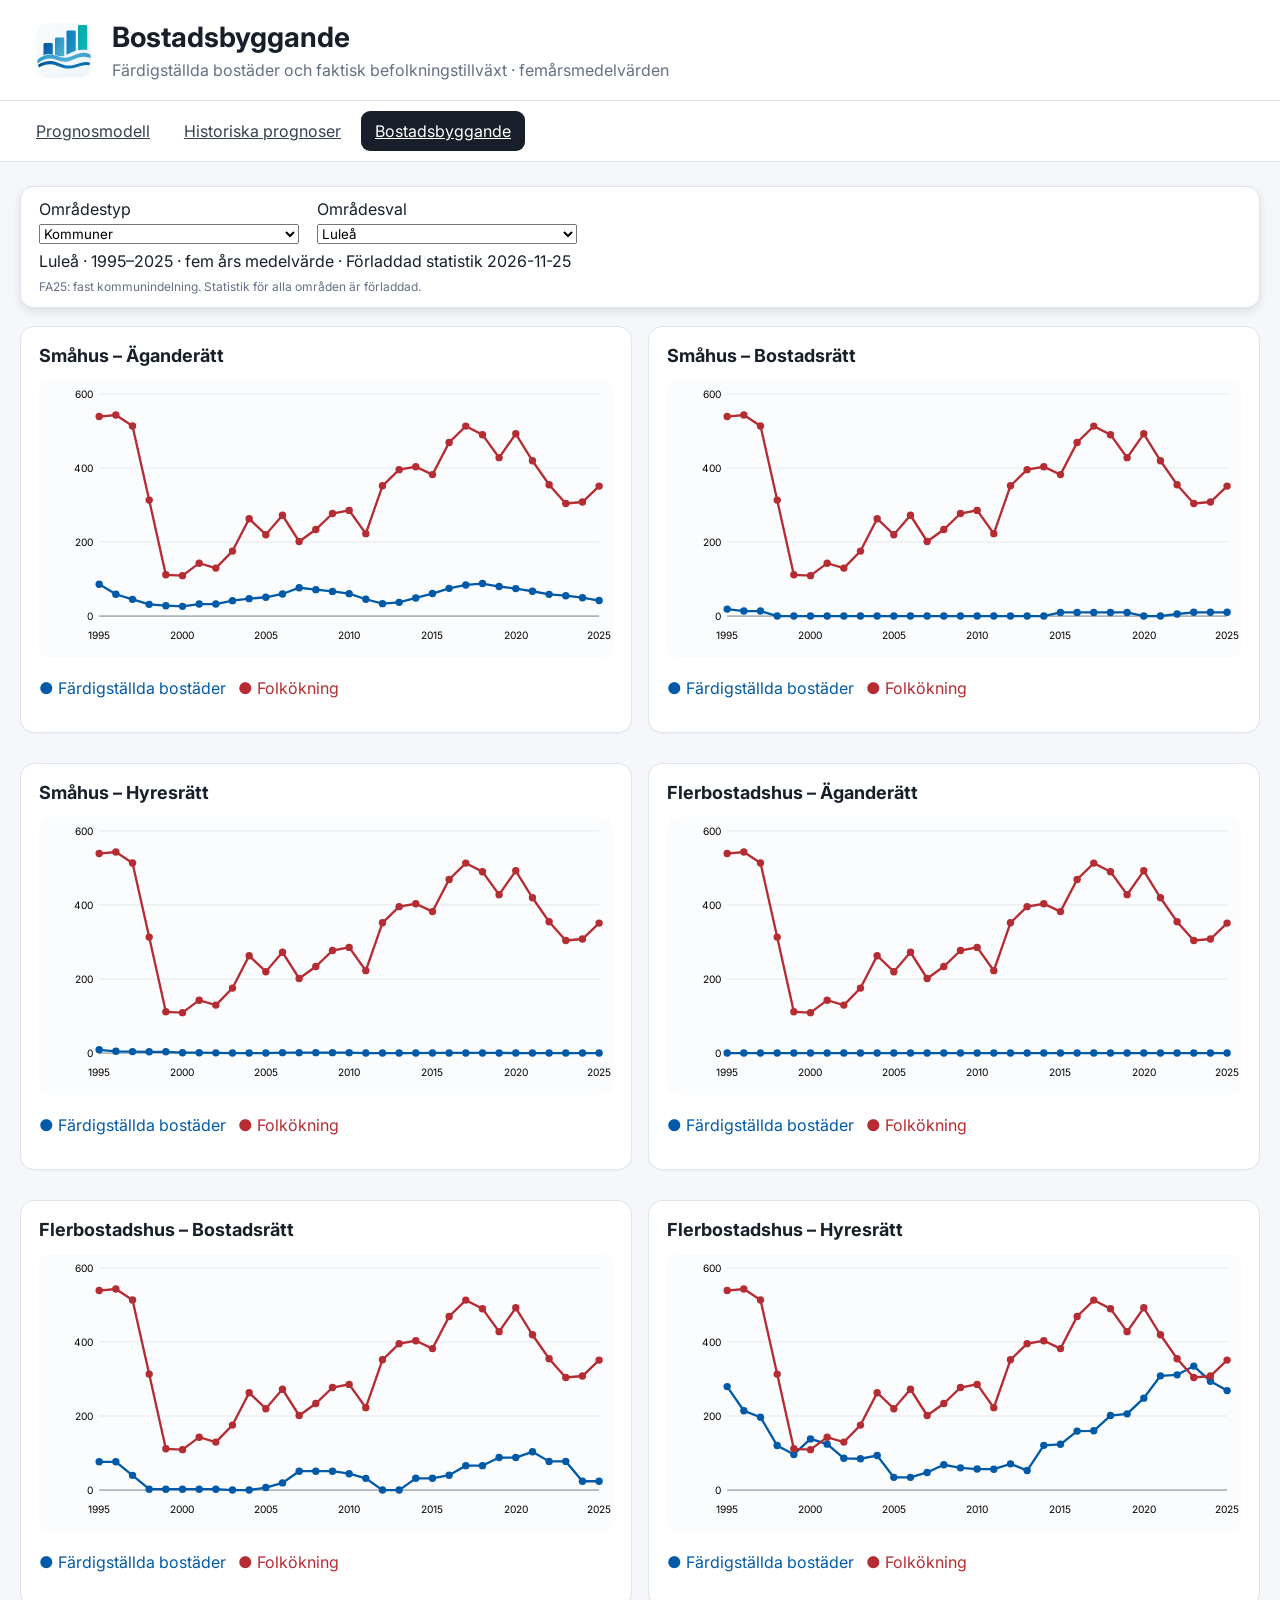
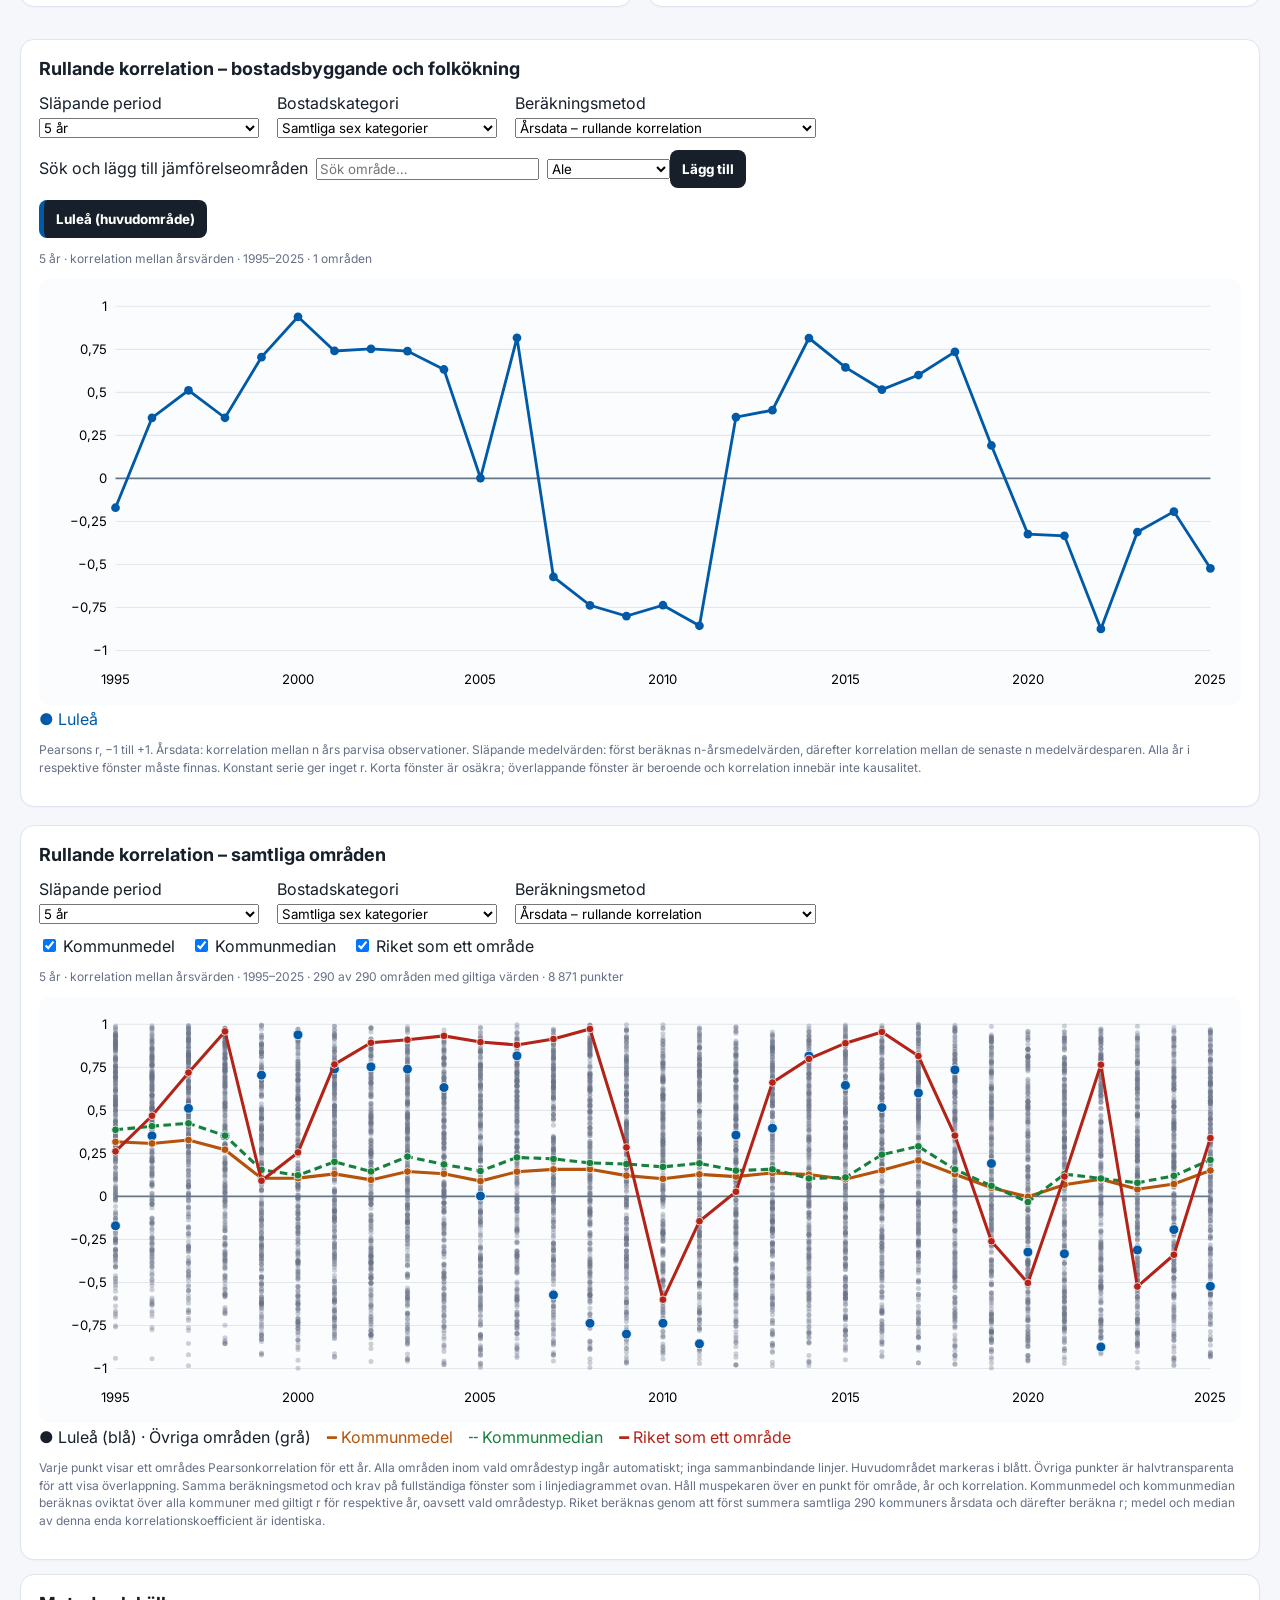
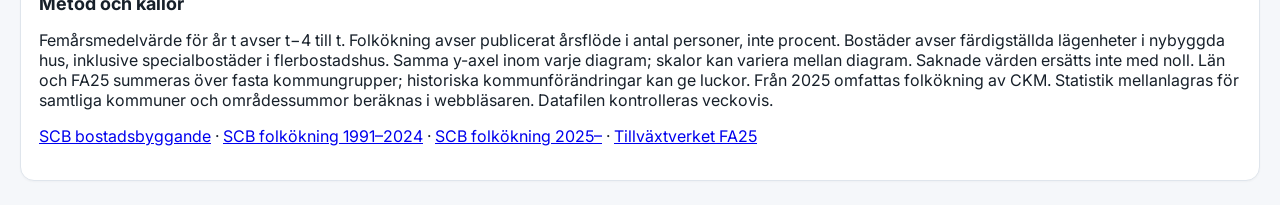
==== commit 4824fce6: "Lägg till kommunmedel, kommunmedian och rikets aggregerade korrelation" ====
--- a/bostadsbyggande.html
+++ b/bostadsbyggande.html
@@ -1 +1 @@
-<!doctype html><html lang="sv"><head><meta charset="utf-8"><meta name="viewport" content="width=device-width,initial-scale=1"><title>Bostadsbyggande | Luleå befolkningsprognos</title><link rel="icon" href="assets/lulea-befolkningsprognos-logo.svg"><link rel="stylesheet" href="css/style.css"><style>.housing-main{display:block;max-width:1400px;margin:24px auto;padding:0 20px}.housing-filters{display:flex;gap:18px;flex-wrap:wrap}.housing-filters label{display:grid;gap:5px;min-width:220px}.housing-charts{display:grid;grid-template-columns:repeat(2,minmax(0,1fr));gap:16px;margin-top:18px}.housing-charts svg{width:100%;height:auto}.housing-charts h2{text-transform:capitalize}@media(max-width:800px){.housing-charts{grid-template-columns:1fr}}.housing-sticky{position:sticky;top:var(--housing-nav-height,64px);z-index:4;background:#fff;box-shadow:0 4px 10px rgba(16,24,40,.10);padding:12px 18px}.housing-sticky p{margin:7px 0 0}.housing-sticky .housing-filters label{min-width:0;flex:0 1 260px}.housing-sticky select{min-width:0;width:100%}@media(max-width:520px){.housing-sticky .housing-filters{gap:8px}.housing-sticky .housing-filters label{flex:1 1 120px}.housing-sticky{padding:10px}.housing-sticky p{font-size:11px}}</style></head><body><header class="topbar"><div class="brand"><img class="brandLogo" src="assets/lulea-befolkningsprognos-logo.svg" alt=""><div class="brandText"><h1>Bostadsbyggande</h1><p>Färdigställda bostäder och faktisk befolkningstillväxt · femårsmedelvärden</p></div></div></header><nav class="tabs"><a class="tab" href="index.html">Prognosmodell</a><a class="tab" href="historiska-prognoser.html">Historiska prognoser</a><a class="tab active" aria-current="page" href="bostadsbyggande.html">Bostadsbyggande</a></nav><main class="housing-main"><section class="panel housing-sticky"><div class="housing-filters"><label>Områdestyp<select id="type"><option value="municipality">Kommuner</option><option value="county">Län</option><option id="faOption" value="fa">FA-regioner (FA25)</option></select></label><label>Områdesval<select id="area"></select></label></div><p id="status" role="status">Läser förladdad statistik …</p><p id="faNote" class="hint"></p></section><div id="charts" class="housing-charts"></div><section class="panel" style="margin-top:18px"><h2>Rullande korrelation – bostadsbyggande och folkökning</h2><div class="housing-filters"><label>Släpande period<select id="corrWindow"><option value="3">3 år</option><option value="4">4 år</option><option value="5" selected>5 år</option><option value="7">7 år</option><option value="8">8 år</option><option value="9">9 år</option><option value="10">10 år</option></select></label><label>Bostadskategori<select id="corrCategory"></select></label><label>Beräkningsmetod<select id="corrMethod"><option value="annual">Årsdata – rullande korrelation</option><option value="smooth">Släpande medelvärden – rullande korrelation</option></select></label></div><div style="margin:12px 0"><label for="corrSearch">Sök och lägg till jämförelseområden</label><input id="corrSearch" type="search" placeholder="Sök område…" style="margin:6px 8px;max-width:100%"><select id="corrAdd" aria-label="Jämförelseområde"></select><button id="corrAddBtn" type="button">Lägg till</button></div><div id="corrSelected" style="display:flex;flex-wrap:wrap;gap:8px;margin:10px 0"></div><p id="corrStatus" class="hint" role="status"></p><div id="corrChart"></div><p class="hint">Pearsons r, −1 till +1. Årsdata: korrelation mellan n års parvisa observationer. Släpande medelvärden: först beräknas n-årsmedelvärden, därefter korrelation mellan de senaste n medelvärdesparen. Alla år i respektive fönster måste finnas. Konstant serie ger inget r. Korta fönster är osäkra; överlappande fönster är beroende och korrelation innebär inte kausalitet.</p></section><section class="panel" style="margin-top:18px"><h2>Rullande korrelation – samtliga områden</h2><div class="housing-filters"><label>Släpande period<select id="scatterWindow"><option value="3">3 år</option><option value="4">4 år</option><option value="5" selected>5 år</option><option value="7">7 år</option><option value="8">8 år</option><option value="9">9 år</option><option value="10">10 år</option></select></label><label>Bostadskategori<select id="scatterCategory"></select></label><label>Beräkningsmetod<select id="scatterMethod"><option value="annual">Årsdata – rullande korrelation</option><option value="smooth">Släpande medelvärden – rullande korrelation</option></select></label></div><p id="scatterStatus" class="hint" role="status"></p><div id="scatterChart"></div><p class="hint">Varje punkt visar ett områdes Pearsonkorrelation för ett år. Alla områden inom vald områdestyp ingår automatiskt; inga sammanbindande linjer. Huvudområdet markeras i blått. Övriga punkter är halvtransparenta för att visa överlappning. Samma beräkningsmetod och krav på fullständiga fönster som i linjediagrammet ovan. Håll muspekaren över en punkt för område, år och korrelation.</p></section><section class="panel"><h2>Metod och källor</h2><p>Femårsmedelvärde för år t avser t−4 till t. Folkökning avser publicerat årsflöde i antal personer, inte procent. Bostäder avser färdigställda lägenheter i nybyggda hus, inklusive specialbostäder i flerbostadshus. Samma y-axel inom varje diagram; skalor kan variera mellan diagram. Saknade värden ersätts inte med noll. Län och FA25 summeras över fasta kommungrupper; historiska kommunförändringar kan ge luckor. Från 2025 omfattas folkökning av CKM. Statistik mellanlagras för samtliga kommuner och områdessummor beräknas i webbläsaren. Datafilen kontrolleras veckovis.</p><p><a href="https://www.statistikdatabasen.scb.se/pxweb/sv/ssd/START__BO__BO0101__BO0101A/LghReHtypUfAr/">SCB bostadsbyggande</a> · <a href="https://www.statistikdatabasen.scb.se/pxweb/sv/ssd/START__BE__BE0101__BE0101A/BefolkningNy/">SCB folkökning 1991–2024</a> · <a href="https://www.statistikdatabasen.scb.se/pxweb/sv/ssd/START__BE__BE0101__BE0101A/BefolkningCKM/">SCB folkökning 2025–</a> · <a href="https://tillvaxtverket.se/tillvaxtverket/statistikochanalys/statistikomregionalutveckling/regionalaindelningar/faregioner.1799.html">Tillväxtverket FA25</a></p></section></main><script src="js/bostadsbyggande.js?v=20261125-5"></script></body></html>+<!doctype html><html lang="sv"><head><meta charset="utf-8"><meta name="viewport" content="width=device-width,initial-scale=1"><title>Bostadsbyggande | Luleå befolkningsprognos</title><link rel="icon" href="assets/lulea-befolkningsprognos-logo.svg"><link rel="stylesheet" href="css/style.css"><style>.housing-main{display:block;max-width:1400px;margin:24px auto;padding:0 20px}.housing-filters{display:flex;gap:18px;flex-wrap:wrap}.housing-filters label{display:grid;gap:5px;min-width:220px}.housing-charts{display:grid;grid-template-columns:repeat(2,minmax(0,1fr));gap:16px;margin-top:18px}.housing-charts svg{width:100%;height:auto}.housing-charts h2{text-transform:capitalize}@media(max-width:800px){.housing-charts{grid-template-columns:1fr}}.housing-sticky{position:sticky;top:var(--housing-nav-height,64px);z-index:4;background:#fff;box-shadow:0 4px 10px rgba(16,24,40,.10);padding:12px 18px}.housing-sticky p{margin:7px 0 0}.housing-sticky .housing-filters label{min-width:0;flex:0 1 260px}.housing-sticky select{min-width:0;width:100%}@media(max-width:520px){.housing-sticky .housing-filters{gap:8px}.housing-sticky .housing-filters label{flex:1 1 120px}.housing-sticky{padding:10px}.housing-sticky p{font-size:11px}}</style></head><body><header class="topbar"><div class="brand"><img class="brandLogo" src="assets/lulea-befolkningsprognos-logo.svg" alt=""><div class="brandText"><h1>Bostadsbyggande</h1><p>Färdigställda bostäder och faktisk befolkningstillväxt · femårsmedelvärden</p></div></div></header><nav class="tabs"><a class="tab" href="index.html">Prognosmodell</a><a class="tab" href="historiska-prognoser.html">Historiska prognoser</a><a class="tab active" aria-current="page" href="bostadsbyggande.html">Bostadsbyggande</a></nav><main class="housing-main"><section class="panel housing-sticky"><div class="housing-filters"><label>Områdestyp<select id="type"><option value="municipality">Kommuner</option><option value="county">Län</option><option id="faOption" value="fa">FA-regioner (FA25)</option></select></label><label>Områdesval<select id="area"></select></label></div><p id="status" role="status">Läser förladdad statistik …</p><p id="faNote" class="hint"></p></section><div id="charts" class="housing-charts"></div><section class="panel" style="margin-top:18px"><h2>Rullande korrelation – bostadsbyggande och folkökning</h2><div class="housing-filters"><label>Släpande period<select id="corrWindow"><option value="3">3 år</option><option value="4">4 år</option><option value="5" selected>5 år</option><option value="7">7 år</option><option value="8">8 år</option><option value="9">9 år</option><option value="10">10 år</option></select></label><label>Bostadskategori<select id="corrCategory"></select></label><label>Beräkningsmetod<select id="corrMethod"><option value="annual">Årsdata – rullande korrelation</option><option value="smooth">Släpande medelvärden – rullande korrelation</option></select></label></div><div style="margin:12px 0"><label for="corrSearch">Sök och lägg till jämförelseområden</label><input id="corrSearch" type="search" placeholder="Sök område…" style="margin:6px 8px;max-width:100%"><select id="corrAdd" aria-label="Jämförelseområde"></select><button id="corrAddBtn" type="button">Lägg till</button></div><div id="corrSelected" style="display:flex;flex-wrap:wrap;gap:8px;margin:10px 0"></div><p id="corrStatus" class="hint" role="status"></p><div id="corrChart"></div><p class="hint">Pearsons r, −1 till +1. Årsdata: korrelation mellan n års parvisa observationer. Släpande medelvärden: först beräknas n-årsmedelvärden, därefter korrelation mellan de senaste n medelvärdesparen. Alla år i respektive fönster måste finnas. Konstant serie ger inget r. Korta fönster är osäkra; överlappande fönster är beroende och korrelation innebär inte kausalitet.</p></section><section class="panel" style="margin-top:18px"><h2>Rullande korrelation – samtliga områden</h2><div class="housing-filters"><label>Släpande period<select id="scatterWindow"><option value="3">3 år</option><option value="4">4 år</option><option value="5" selected>5 år</option><option value="7">7 år</option><option value="8">8 år</option><option value="9">9 år</option><option value="10">10 år</option></select></label><label>Bostadskategori<select id="scatterCategory"></select></label><label>Beräkningsmetod<select id="scatterMethod"><option value="annual">Årsdata – rullande korrelation</option><option value="smooth">Släpande medelvärden – rullande korrelation</option></select></label></div><div style="display:flex;flex-wrap:wrap;gap:16px;margin:12px 0"><label><input type="checkbox" id="scatterBenchmean" checked> Kommunmedel</label><label><input type="checkbox" id="scatterBenchmedian" checked> Kommunmedian</label><label><input type="checkbox" id="scatterBenchnational" checked> Riket som ett område</label></div><p id="scatterStatus" class="hint" role="status"></p><div id="scatterChart"></div><p class="hint">Varje punkt visar ett områdes Pearsonkorrelation för ett år. Alla områden inom vald områdestyp ingår automatiskt; inga sammanbindande linjer. Huvudområdet markeras i blått. Övriga punkter är halvtransparenta för att visa överlappning. Samma beräkningsmetod och krav på fullständiga fönster som i linjediagrammet ovan. Håll muspekaren över en punkt för område, år och korrelation. Kommunmedel och kommunmedian beräknas oviktat över alla kommuner med giltigt r för respektive år, oavsett vald områdestyp. Riket beräknas genom att först summera samtliga 290 kommuners årsdata och därefter beräkna r; medel och median av denna enda korrelationskoefficient är identiska.</p></section><section class="panel"><h2>Metod och källor</h2><p>Femårsmedelvärde för år t avser t−4 till t. Folkökning avser publicerat årsflöde i antal personer, inte procent. Bostäder avser färdigställda lägenheter i nybyggda hus, inklusive specialbostäder i flerbostadshus. Samma y-axel inom varje diagram; skalor kan variera mellan diagram. Saknade värden ersätts inte med noll. Län och FA25 summeras över fasta kommungrupper; historiska kommunförändringar kan ge luckor. Från 2025 omfattas folkökning av CKM. Statistik mellanlagras för samtliga kommuner och områdessummor beräknas i webbläsaren. Datafilen kontrolleras veckovis.</p><p><a href="https://www.statistikdatabasen.scb.se/pxweb/sv/ssd/START__BO__BO0101__BO0101A/LghReHtypUfAr/">SCB bostadsbyggande</a> · <a href="https://www.statistikdatabasen.scb.se/pxweb/sv/ssd/START__BE__BE0101__BE0101A/BefolkningNy/">SCB folkökning 1991–2024</a> · <a href="https://www.statistikdatabasen.scb.se/pxweb/sv/ssd/START__BE__BE0101__BE0101A/BefolkningCKM/">SCB folkökning 2025–</a> · <a href="https://tillvaxtverket.se/tillvaxtverket/statistikochanalys/statistikomregionalutveckling/regionalaindelningar/faregioner.1799.html">Tillväxtverket FA25</a></p></section></main><script src="js/bostadsbyggande.js?v=20261125-6"></script></body></html>
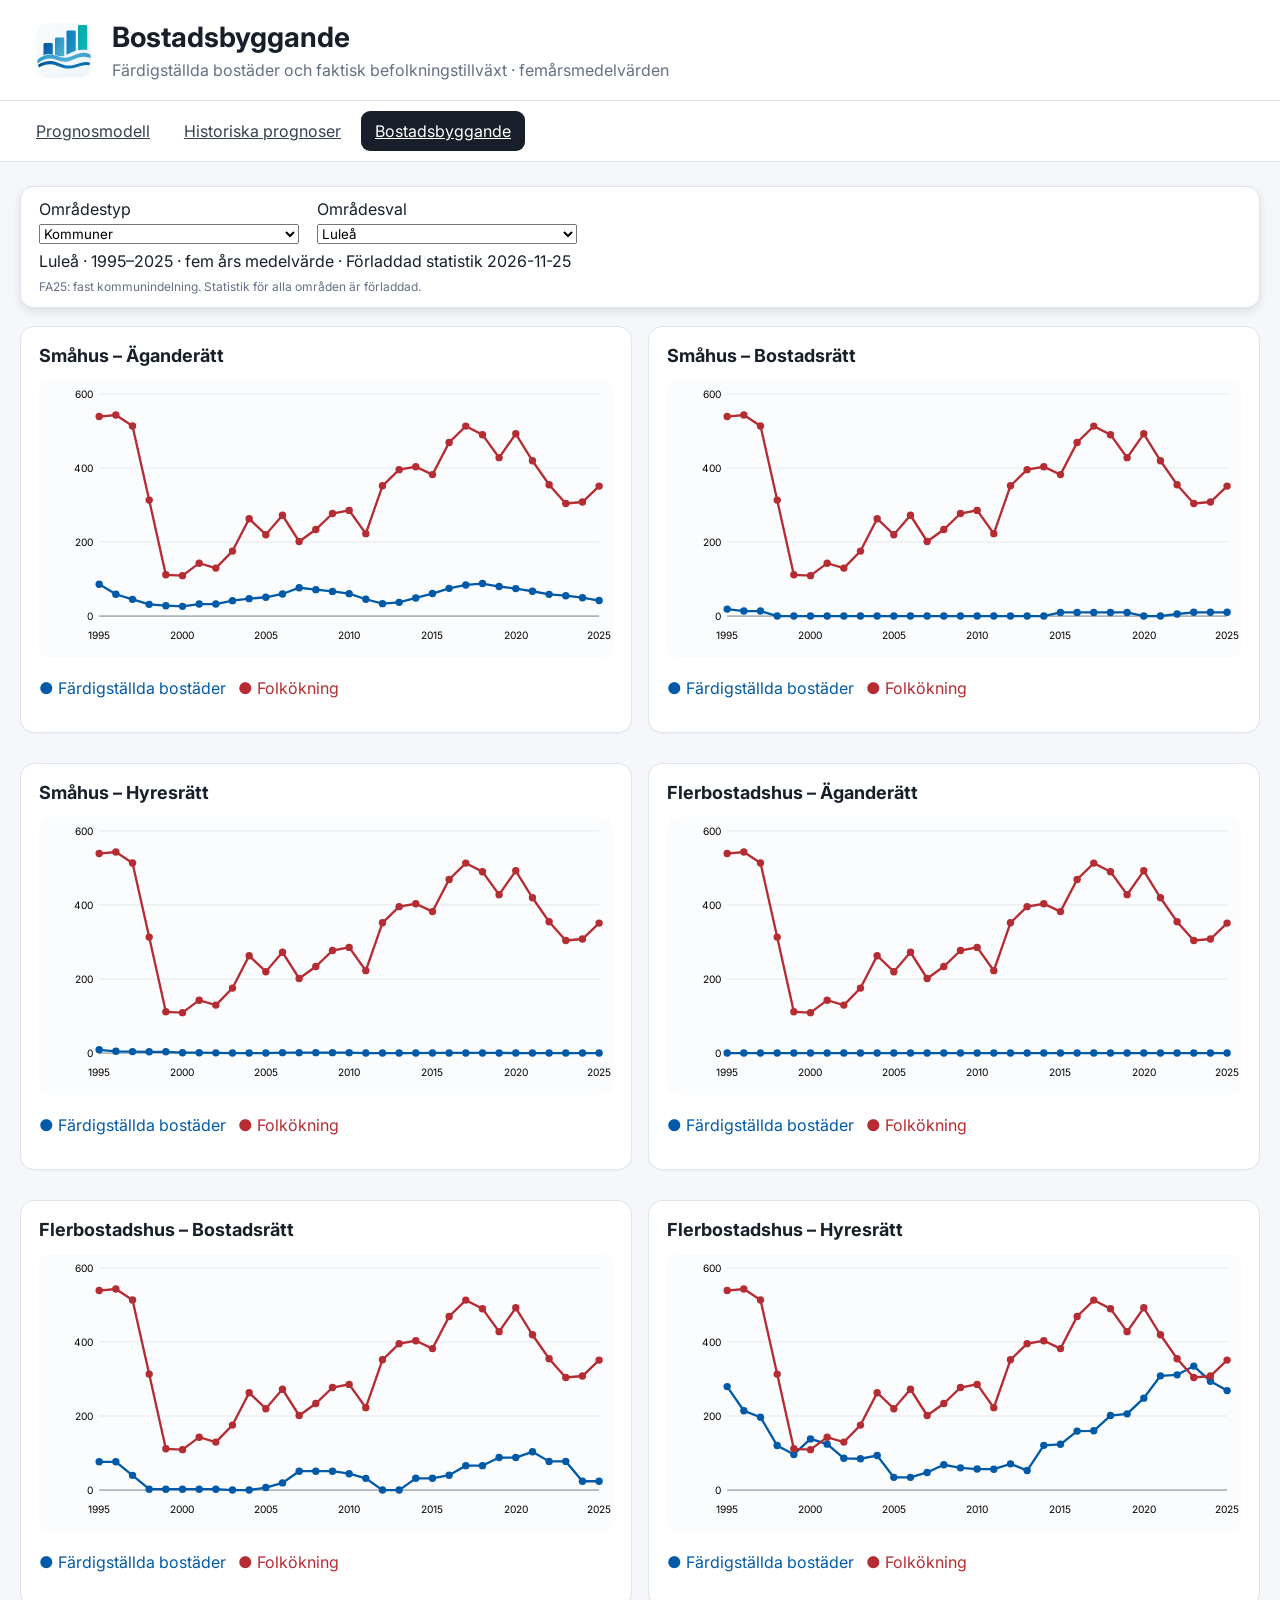
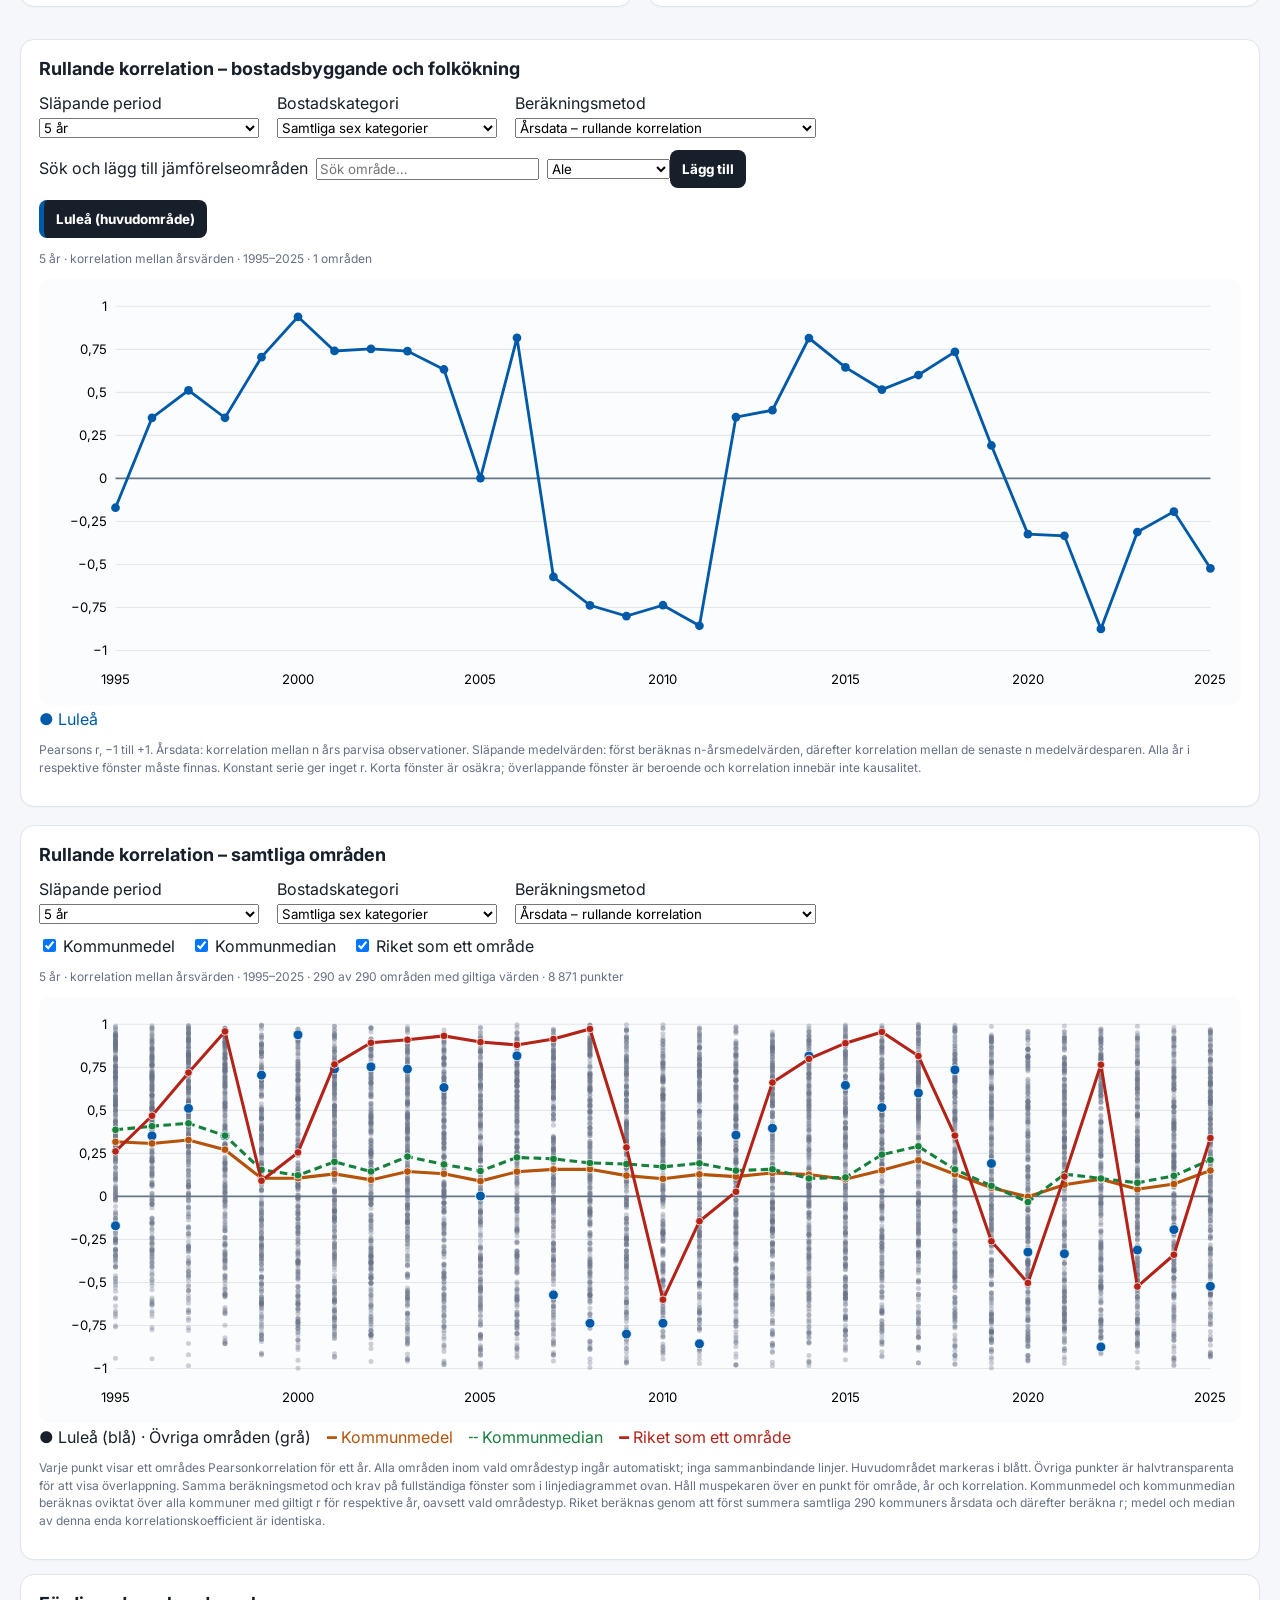
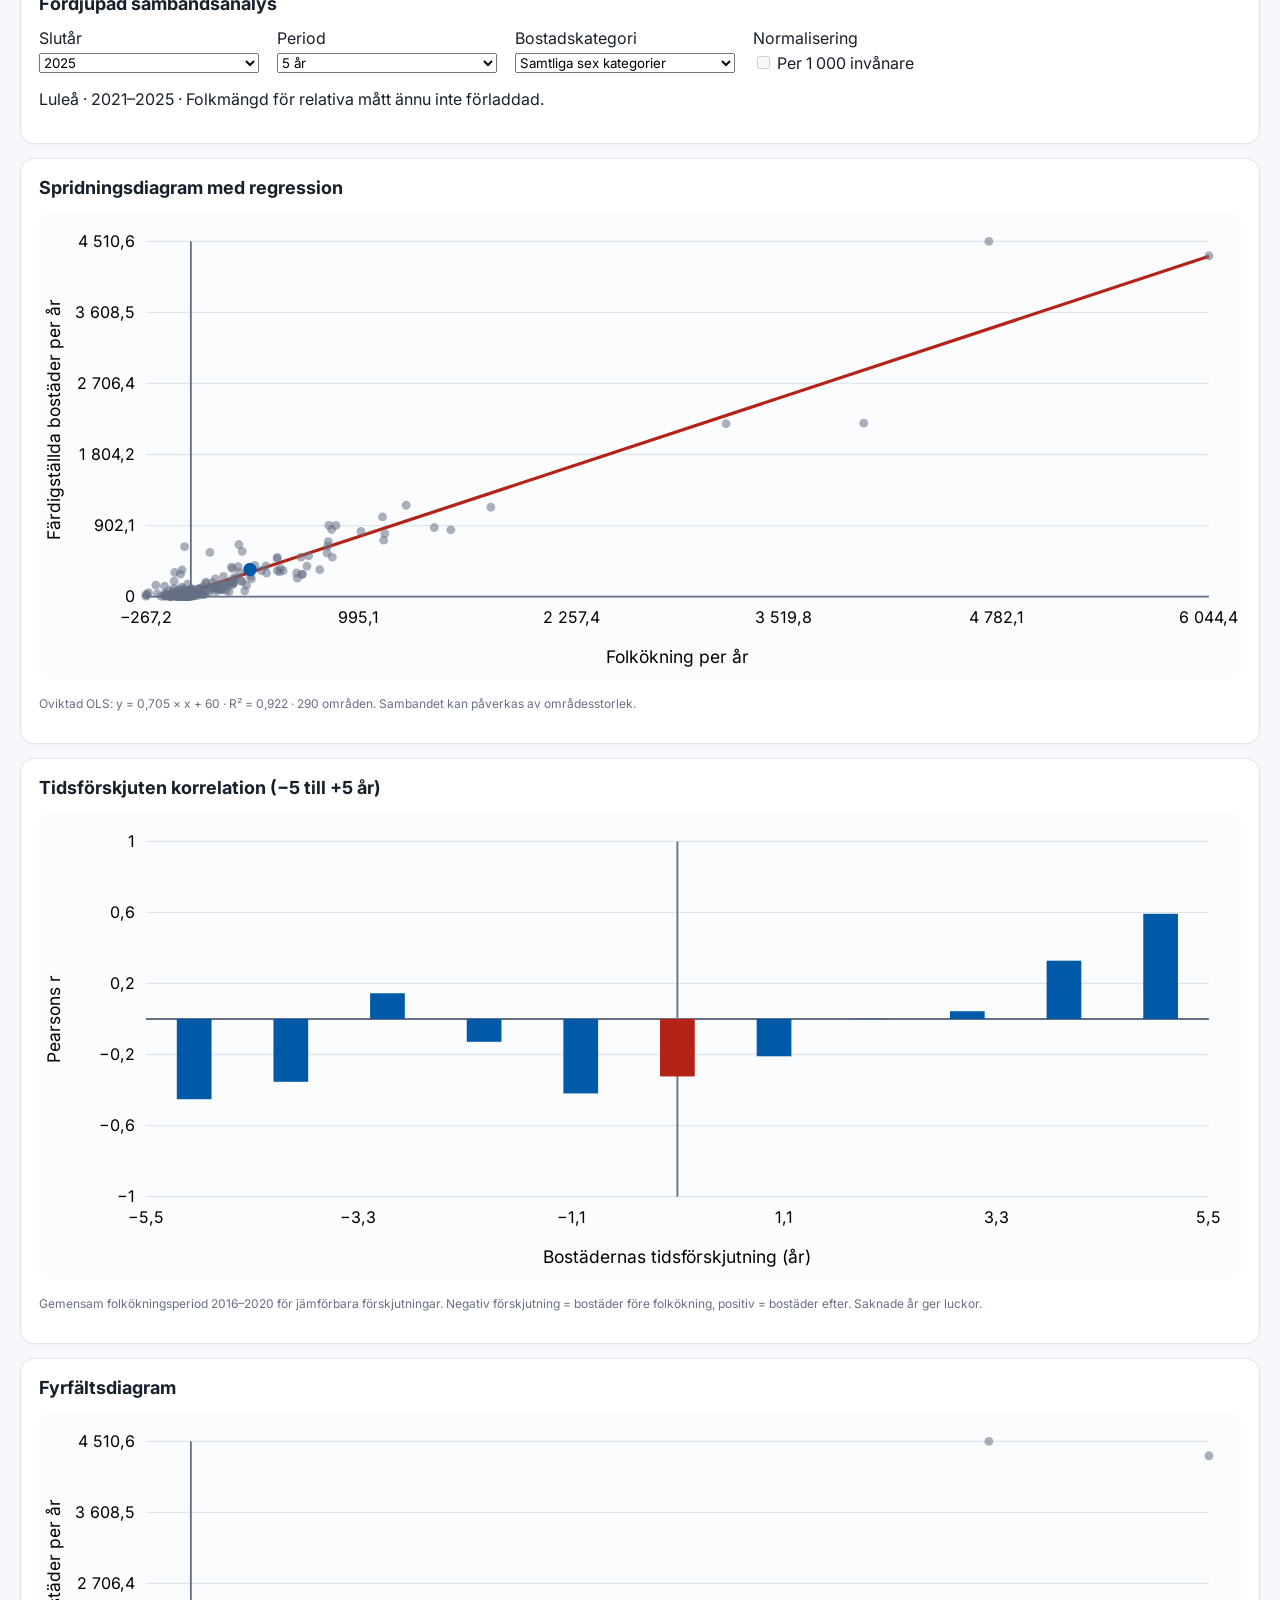
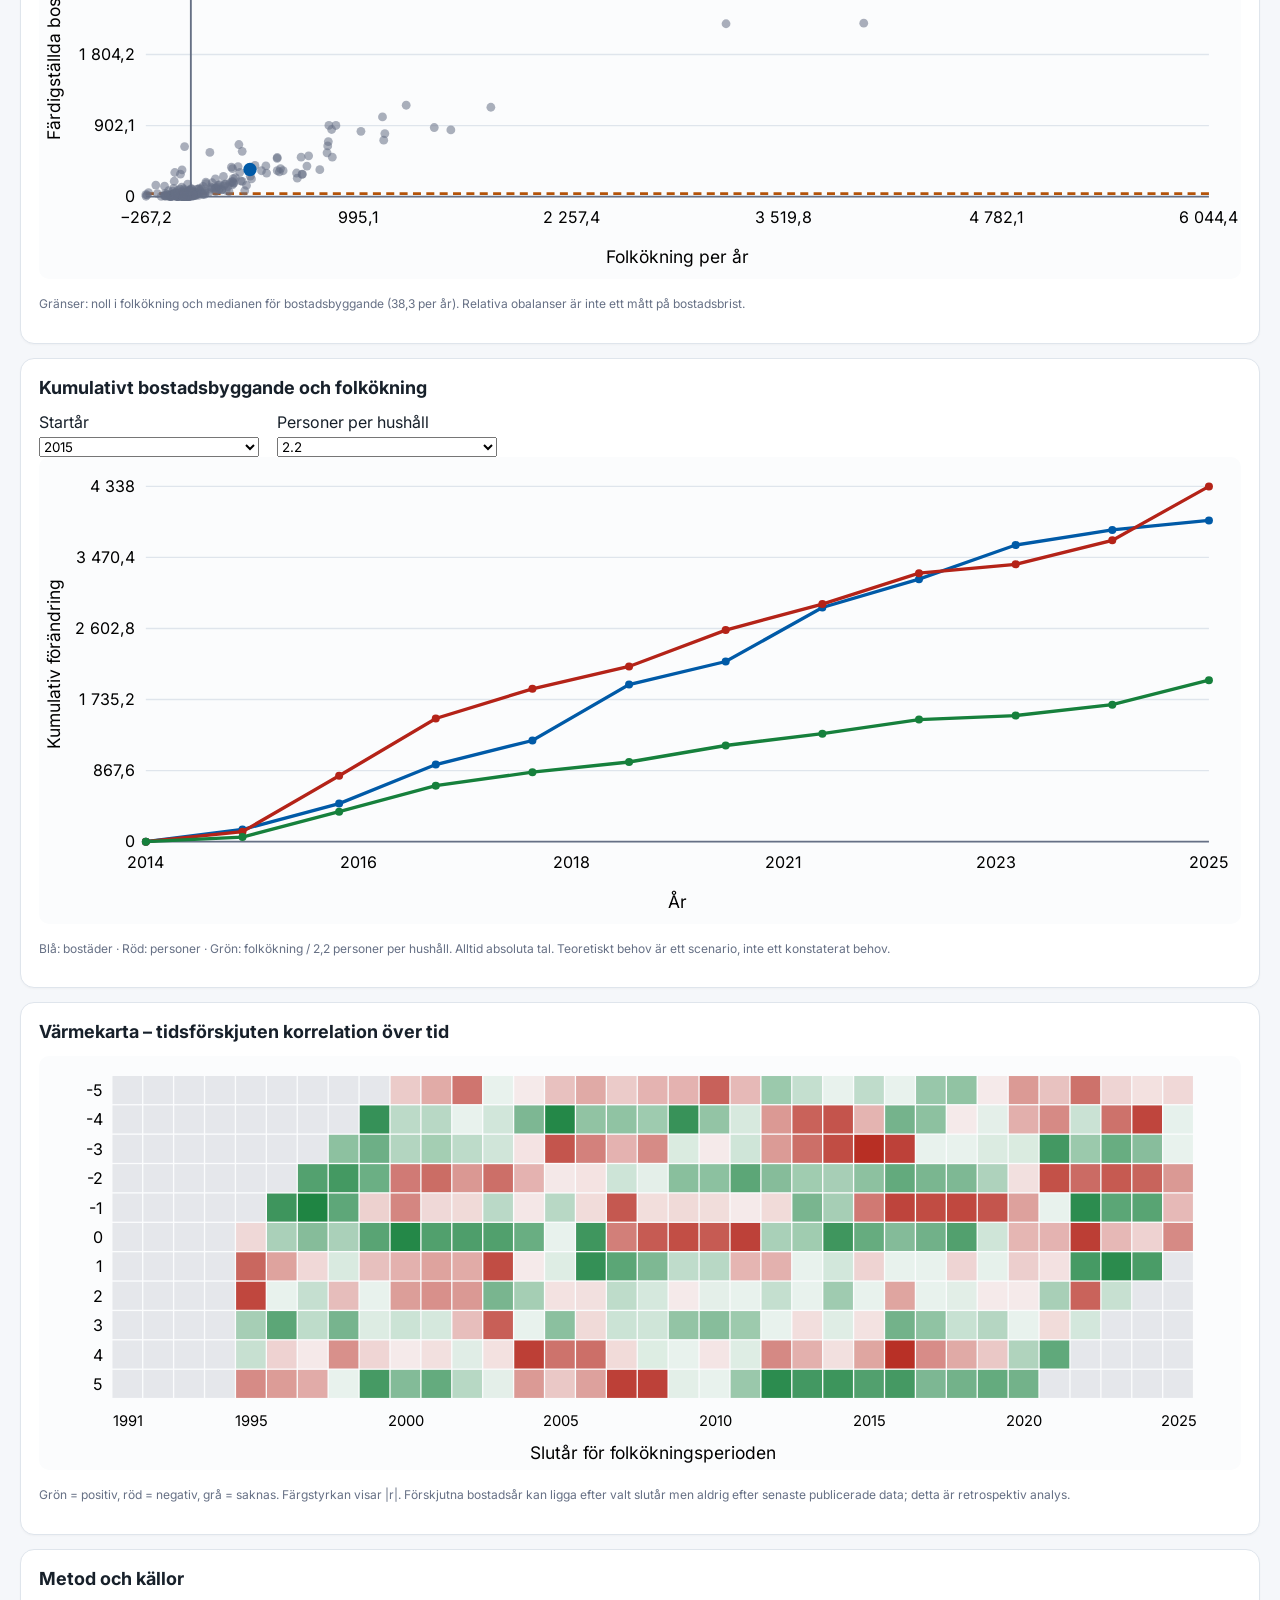
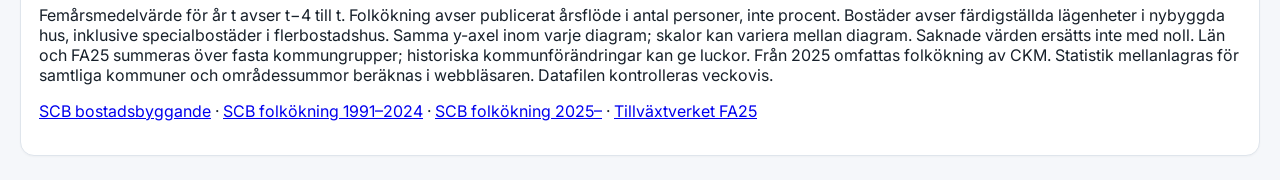
==== commit f7924443: "Lägg till fem sambandsanalyser och folkmängd för relativa mått" ====
--- a/bostadsbyggande.html
+++ b/bostadsbyggande.html
@@ -1 +1 @@
-<!doctype html><html lang="sv"><head><meta charset="utf-8"><meta name="viewport" content="width=device-width,initial-scale=1"><title>Bostadsbyggande | Luleå befolkningsprognos</title><link rel="icon" href="assets/lulea-befolkningsprognos-logo.svg"><link rel="stylesheet" href="css/style.css"><style>.housing-main{display:block;max-width:1400px;margin:24px auto;padding:0 20px}.housing-filters{display:flex;gap:18px;flex-wrap:wrap}.housing-filters label{display:grid;gap:5px;min-width:220px}.housing-charts{display:grid;grid-template-columns:repeat(2,minmax(0,1fr));gap:16px;margin-top:18px}.housing-charts svg{width:100%;height:auto}.housing-charts h2{text-transform:capitalize}@media(max-width:800px){.housing-charts{grid-template-columns:1fr}}.housing-sticky{position:sticky;top:var(--housing-nav-height,64px);z-index:4;background:#fff;box-shadow:0 4px 10px rgba(16,24,40,.10);padding:12px 18px}.housing-sticky p{margin:7px 0 0}.housing-sticky .housing-filters label{min-width:0;flex:0 1 260px}.housing-sticky select{min-width:0;width:100%}@media(max-width:520px){.housing-sticky .housing-filters{gap:8px}.housing-sticky .housing-filters label{flex:1 1 120px}.housing-sticky{padding:10px}.housing-sticky p{font-size:11px}}</style></head><body><header class="topbar"><div class="brand"><img class="brandLogo" src="assets/lulea-befolkningsprognos-logo.svg" alt=""><div class="brandText"><h1>Bostadsbyggande</h1><p>Färdigställda bostäder och faktisk befolkningstillväxt · femårsmedelvärden</p></div></div></header><nav class="tabs"><a class="tab" href="index.html">Prognosmodell</a><a class="tab" href="historiska-prognoser.html">Historiska prognoser</a><a class="tab active" aria-current="page" href="bostadsbyggande.html">Bostadsbyggande</a></nav><main class="housing-main"><section class="panel housing-sticky"><div class="housing-filters"><label>Områdestyp<select id="type"><option value="municipality">Kommuner</option><option value="county">Län</option><option id="faOption" value="fa">FA-regioner (FA25)</option></select></label><label>Områdesval<select id="area"></select></label></div><p id="status" role="status">Läser förladdad statistik …</p><p id="faNote" class="hint"></p></section><div id="charts" class="housing-charts"></div><section class="panel" style="margin-top:18px"><h2>Rullande korrelation – bostadsbyggande och folkökning</h2><div class="housing-filters"><label>Släpande period<select id="corrWindow"><option value="3">3 år</option><option value="4">4 år</option><option value="5" selected>5 år</option><option value="7">7 år</option><option value="8">8 år</option><option value="9">9 år</option><option value="10">10 år</option></select></label><label>Bostadskategori<select id="corrCategory"></select></label><label>Beräkningsmetod<select id="corrMethod"><option value="annual">Årsdata – rullande korrelation</option><option value="smooth">Släpande medelvärden – rullande korrelation</option></select></label></div><div style="margin:12px 0"><label for="corrSearch">Sök och lägg till jämförelseområden</label><input id="corrSearch" type="search" placeholder="Sök område…" style="margin:6px 8px;max-width:100%"><select id="corrAdd" aria-label="Jämförelseområde"></select><button id="corrAddBtn" type="button">Lägg till</button></div><div id="corrSelected" style="display:flex;flex-wrap:wrap;gap:8px;margin:10px 0"></div><p id="corrStatus" class="hint" role="status"></p><div id="corrChart"></div><p class="hint">Pearsons r, −1 till +1. Årsdata: korrelation mellan n års parvisa observationer. Släpande medelvärden: först beräknas n-årsmedelvärden, därefter korrelation mellan de senaste n medelvärdesparen. Alla år i respektive fönster måste finnas. Konstant serie ger inget r. Korta fönster är osäkra; överlappande fönster är beroende och korrelation innebär inte kausalitet.</p></section><section class="panel" style="margin-top:18px"><h2>Rullande korrelation – samtliga områden</h2><div class="housing-filters"><label>Släpande period<select id="scatterWindow"><option value="3">3 år</option><option value="4">4 år</option><option value="5" selected>5 år</option><option value="7">7 år</option><option value="8">8 år</option><option value="9">9 år</option><option value="10">10 år</option></select></label><label>Bostadskategori<select id="scatterCategory"></select></label><label>Beräkningsmetod<select id="scatterMethod"><option value="annual">Årsdata – rullande korrelation</option><option value="smooth">Släpande medelvärden – rullande korrelation</option></select></label></div><div style="display:flex;flex-wrap:wrap;gap:16px;margin:12px 0"><label><input type="checkbox" id="scatterBenchmean" checked> Kommunmedel</label><label><input type="checkbox" id="scatterBenchmedian" checked> Kommunmedian</label><label><input type="checkbox" id="scatterBenchnational" checked> Riket som ett område</label></div><p id="scatterStatus" class="hint" role="status"></p><div id="scatterChart"></div><p class="hint">Varje punkt visar ett områdes Pearsonkorrelation för ett år. Alla områden inom vald områdestyp ingår automatiskt; inga sammanbindande linjer. Huvudområdet markeras i blått. Övriga punkter är halvtransparenta för att visa överlappning. Samma beräkningsmetod och krav på fullständiga fönster som i linjediagrammet ovan. Håll muspekaren över en punkt för område, år och korrelation. Kommunmedel och kommunmedian beräknas oviktat över alla kommuner med giltigt r för respektive år, oavsett vald områdestyp. Riket beräknas genom att först summera samtliga 290 kommuners årsdata och därefter beräkna r; medel och median av denna enda korrelationskoefficient är identiska.</p></section><section class="panel"><h2>Metod och källor</h2><p>Femårsmedelvärde för år t avser t−4 till t. Folkökning avser publicerat årsflöde i antal personer, inte procent. Bostäder avser färdigställda lägenheter i nybyggda hus, inklusive specialbostäder i flerbostadshus. Samma y-axel inom varje diagram; skalor kan variera mellan diagram. Saknade värden ersätts inte med noll. Län och FA25 summeras över fasta kommungrupper; historiska kommunförändringar kan ge luckor. Från 2025 omfattas folkökning av CKM. Statistik mellanlagras för samtliga kommuner och områdessummor beräknas i webbläsaren. Datafilen kontrolleras veckovis.</p><p><a href="https://www.statistikdatabasen.scb.se/pxweb/sv/ssd/START__BO__BO0101__BO0101A/LghReHtypUfAr/">SCB bostadsbyggande</a> · <a href="https://www.statistikdatabasen.scb.se/pxweb/sv/ssd/START__BE__BE0101__BE0101A/BefolkningNy/">SCB folkökning 1991–2024</a> · <a href="https://www.statistikdatabasen.scb.se/pxweb/sv/ssd/START__BE__BE0101__BE0101A/BefolkningCKM/">SCB folkökning 2025–</a> · <a href="https://tillvaxtverket.se/tillvaxtverket/statistikochanalys/statistikomregionalutveckling/regionalaindelningar/faregioner.1799.html">Tillväxtverket FA25</a></p></section></main><script src="js/bostadsbyggande.js?v=20261125-6"></script></body></html>+<!doctype html><html lang="sv"><head><meta charset="utf-8"><meta name="viewport" content="width=device-width,initial-scale=1"><title>Bostadsbyggande | Luleå befolkningsprognos</title><link rel="icon" href="assets/lulea-befolkningsprognos-logo.svg"><link rel="stylesheet" href="css/style.css"><style>.housing-main{display:block;max-width:1400px;margin:24px auto;padding:0 20px}.housing-filters{display:flex;gap:18px;flex-wrap:wrap}.housing-filters label{display:grid;gap:5px;min-width:220px}.housing-charts{display:grid;grid-template-columns:repeat(2,minmax(0,1fr));gap:16px;margin-top:18px}.housing-charts svg{width:100%;height:auto}.housing-charts h2{text-transform:capitalize}@media(max-width:800px){.housing-charts{grid-template-columns:1fr}}.housing-sticky{position:sticky;top:var(--housing-nav-height,64px);z-index:4;background:#fff;box-shadow:0 4px 10px rgba(16,24,40,.10);padding:12px 18px}.housing-sticky p{margin:7px 0 0}.housing-sticky .housing-filters label{min-width:0;flex:0 1 260px}.housing-sticky select{min-width:0;width:100%}@media(max-width:520px){.housing-sticky .housing-filters{gap:8px}.housing-sticky .housing-filters label{flex:1 1 120px}.housing-sticky{padding:10px}.housing-sticky p{font-size:11px}}</style></head><body><header class="topbar"><div class="brand"><img class="brandLogo" src="assets/lulea-befolkningsprognos-logo.svg" alt=""><div class="brandText"><h1>Bostadsbyggande</h1><p>Färdigställda bostäder och faktisk befolkningstillväxt · femårsmedelvärden</p></div></div></header><nav class="tabs"><a class="tab" href="index.html">Prognosmodell</a><a class="tab" href="historiska-prognoser.html">Historiska prognoser</a><a class="tab active" aria-current="page" href="bostadsbyggande.html">Bostadsbyggande</a></nav><main class="housing-main"><section class="panel housing-sticky"><div class="housing-filters"><label>Områdestyp<select id="type"><option value="municipality">Kommuner</option><option value="county">Län</option><option id="faOption" value="fa">FA-regioner (FA25)</option></select></label><label>Områdesval<select id="area"></select></label></div><p id="status" role="status">Läser förladdad statistik …</p><p id="faNote" class="hint"></p></section><div id="charts" class="housing-charts"></div><section class="panel" style="margin-top:18px"><h2>Rullande korrelation – bostadsbyggande och folkökning</h2><div class="housing-filters"><label>Släpande period<select id="corrWindow"><option value="3">3 år</option><option value="4">4 år</option><option value="5" selected>5 år</option><option value="7">7 år</option><option value="8">8 år</option><option value="9">9 år</option><option value="10">10 år</option></select></label><label>Bostadskategori<select id="corrCategory"></select></label><label>Beräkningsmetod<select id="corrMethod"><option value="annual">Årsdata – rullande korrelation</option><option value="smooth">Släpande medelvärden – rullande korrelation</option></select></label></div><div style="margin:12px 0"><label for="corrSearch">Sök och lägg till jämförelseområden</label><input id="corrSearch" type="search" placeholder="Sök område…" style="margin:6px 8px;max-width:100%"><select id="corrAdd" aria-label="Jämförelseområde"></select><button id="corrAddBtn" type="button">Lägg till</button></div><div id="corrSelected" style="display:flex;flex-wrap:wrap;gap:8px;margin:10px 0"></div><p id="corrStatus" class="hint" role="status"></p><div id="corrChart"></div><p class="hint">Pearsons r, −1 till +1. Årsdata: korrelation mellan n års parvisa observationer. Släpande medelvärden: först beräknas n-årsmedelvärden, därefter korrelation mellan de senaste n medelvärdesparen. Alla år i respektive fönster måste finnas. Konstant serie ger inget r. Korta fönster är osäkra; överlappande fönster är beroende och korrelation innebär inte kausalitet.</p></section><section class="panel" style="margin-top:18px"><h2>Rullande korrelation – samtliga områden</h2><div class="housing-filters"><label>Släpande period<select id="scatterWindow"><option value="3">3 år</option><option value="4">4 år</option><option value="5" selected>5 år</option><option value="7">7 år</option><option value="8">8 år</option><option value="9">9 år</option><option value="10">10 år</option></select></label><label>Bostadskategori<select id="scatterCategory"></select></label><label>Beräkningsmetod<select id="scatterMethod"><option value="annual">Årsdata – rullande korrelation</option><option value="smooth">Släpande medelvärden – rullande korrelation</option></select></label></div><div style="display:flex;flex-wrap:wrap;gap:16px;margin:12px 0"><label><input type="checkbox" id="scatterBenchmean" checked> Kommunmedel</label><label><input type="checkbox" id="scatterBenchmedian" checked> Kommunmedian</label><label><input type="checkbox" id="scatterBenchnational" checked> Riket som ett område</label></div><p id="scatterStatus" class="hint" role="status"></p><div id="scatterChart"></div><p class="hint">Varje punkt visar ett områdes Pearsonkorrelation för ett år. Alla områden inom vald områdestyp ingår automatiskt; inga sammanbindande linjer. Huvudområdet markeras i blått. Övriga punkter är halvtransparenta för att visa överlappning. Samma beräkningsmetod och krav på fullständiga fönster som i linjediagrammet ovan. Håll muspekaren över en punkt för område, år och korrelation. Kommunmedel och kommunmedian beräknas oviktat över alla kommuner med giltigt r för respektive år, oavsett vald områdestyp. Riket beräknas genom att först summera samtliga 290 kommuners årsdata och därefter beräkna r; medel och median av denna enda korrelationskoefficient är identiska.</p></section><section class="panel"><h2>Fördjupad sambandsanalys</h2><div class="housing-filters"><label>Slutår<select id="analysisYear"></select></label><label>Period<select id="analysisWindow"><option  value="3">3 år</option><option  value="4">4 år</option><option selected value="5">5 år</option><option  value="7">7 år</option><option  value="8">8 år</option><option  value="9">9 år</option><option  value="10">10 år</option></select></label><label>Bostadskategori<select id="analysisCategory"></select></label><label><span>Normalisering</span><span><input id="analysisRelative" type="checkbox" disabled> Per 1 000 invånare</span></label></div><p id="analysisStatus" role="status"></p></section><section class="panel"><h2>Spridningsdiagram med regression</h2><div id="analysisRegression"></div><p id="analysisRegNote" class="hint"></p></section><section class="panel"><h2>Tidsförskjuten korrelation (−5 till +5 år)</h2><div id="analysisLag"></div><p id="analysisLagNote" class="hint"></p></section><section class="panel"><h2>Fyrfältsdiagram</h2><div id="analysisQuadrant"></div><p id="analysisQuadNote" class="hint"></p></section><section class="panel"><h2>Kumulativt bostadsbyggande och folkökning</h2><div class="housing-filters"><label>Startår<select id="analysisStart"></select></label><label>Personer per hushåll<select id="analysisHousehold"><option>1.5</option><option>2</option><option selected>2.2</option><option>2.5</option><option>3</option></select></label></div><div id="analysisCumulative"></div><p id="analysisCumNote" class="hint"></p></section><section class="panel"><h2>Värmekarta – tidsförskjuten korrelation över tid</h2><div id="analysisHeat"></div><p id="analysisHeatNote" class="hint"></p></section><section class="panel"><h2>Metod och källor</h2><p>Femårsmedelvärde för år t avser t−4 till t. Folkökning avser publicerat årsflöde i antal personer, inte procent. Bostäder avser färdigställda lägenheter i nybyggda hus, inklusive specialbostäder i flerbostadshus. Samma y-axel inom varje diagram; skalor kan variera mellan diagram. Saknade värden ersätts inte med noll. Län och FA25 summeras över fasta kommungrupper; historiska kommunförändringar kan ge luckor. Från 2025 omfattas folkökning av CKM. Statistik mellanlagras för samtliga kommuner och områdessummor beräknas i webbläsaren. Datafilen kontrolleras veckovis.</p><p><a href="https://www.statistikdatabasen.scb.se/pxweb/sv/ssd/START__BO__BO0101__BO0101A/LghReHtypUfAr/">SCB bostadsbyggande</a> · <a href="https://www.statistikdatabasen.scb.se/pxweb/sv/ssd/START__BE__BE0101__BE0101A/BefolkningNy/">SCB folkökning 1991–2024</a> · <a href="https://www.statistikdatabasen.scb.se/pxweb/sv/ssd/START__BE__BE0101__BE0101A/BefolkningCKM/">SCB folkökning 2025–</a> · <a href="https://tillvaxtverket.se/tillvaxtverket/statistikochanalys/statistikomregionalutveckling/regionalaindelningar/faregioner.1799.html">Tillväxtverket FA25</a></p></section></main><script src="js/bostadsbyggande.js?v=20261125-7"></script></body></html>
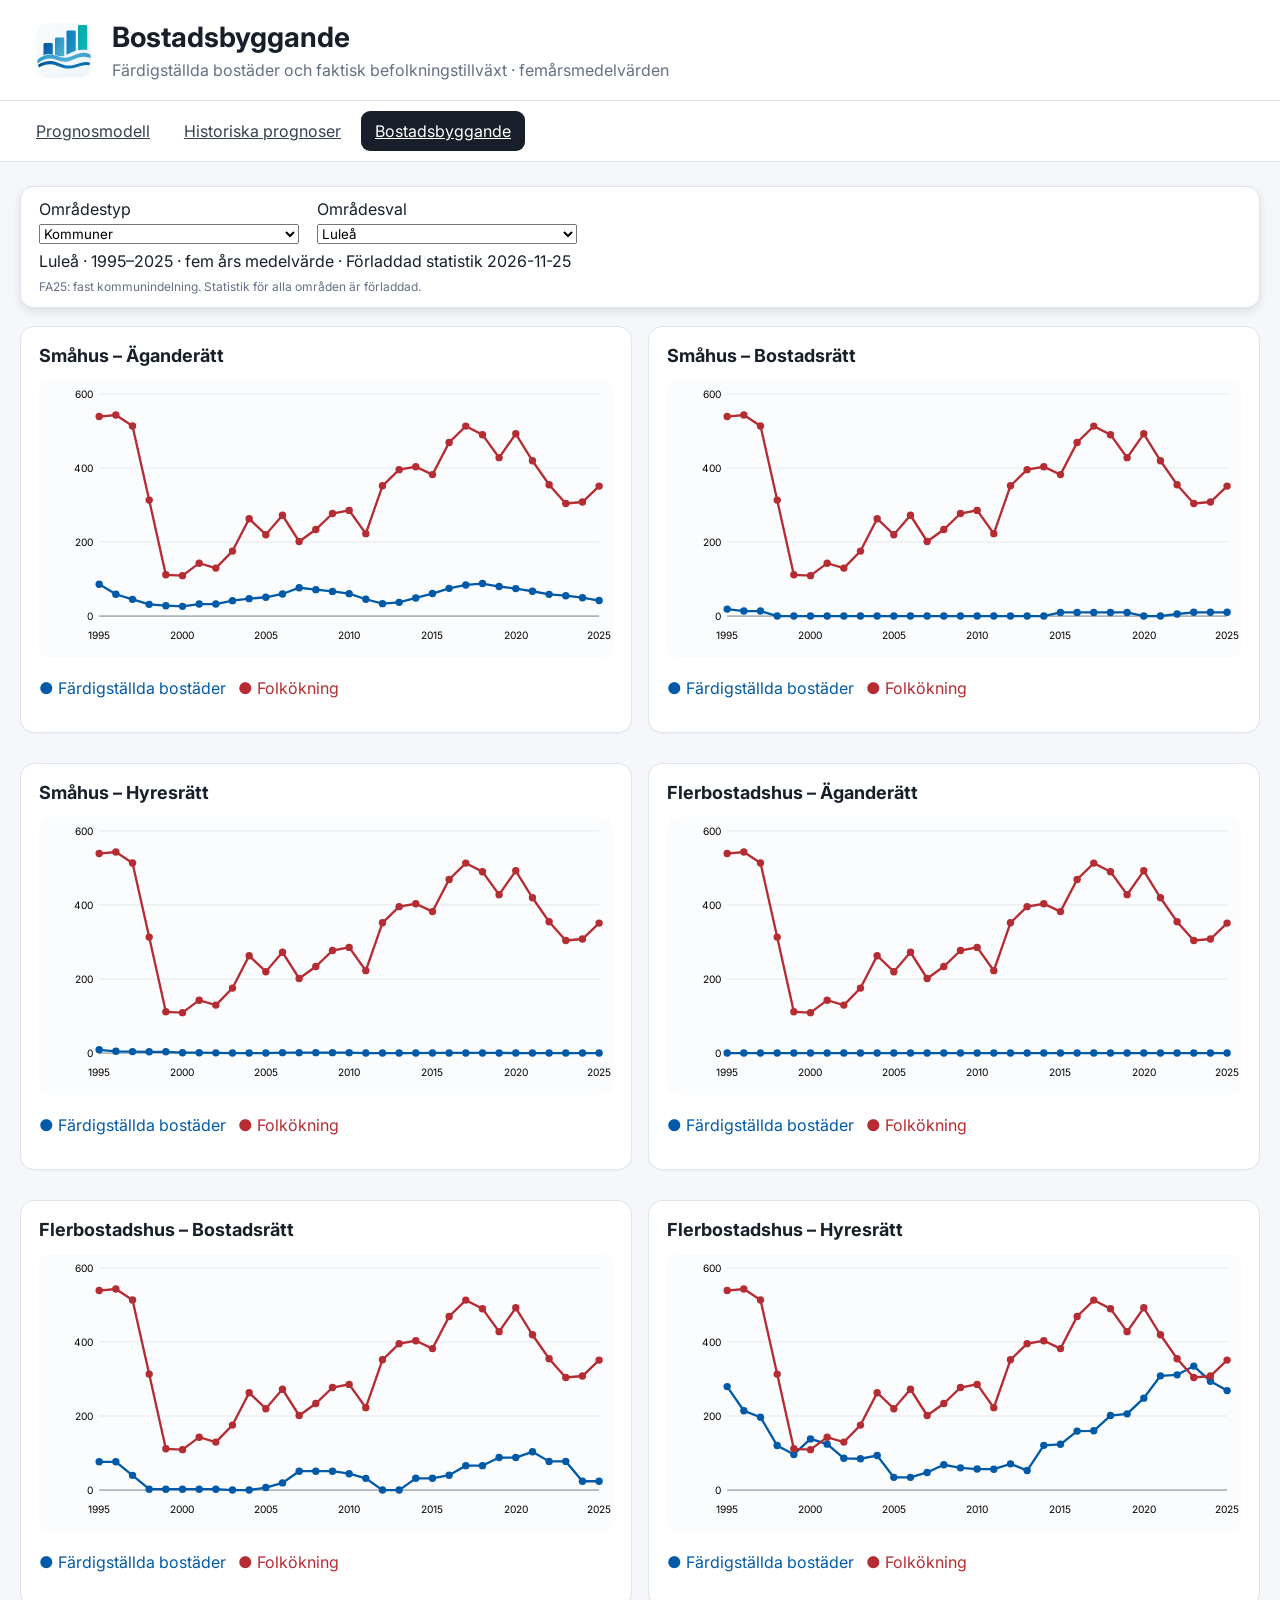
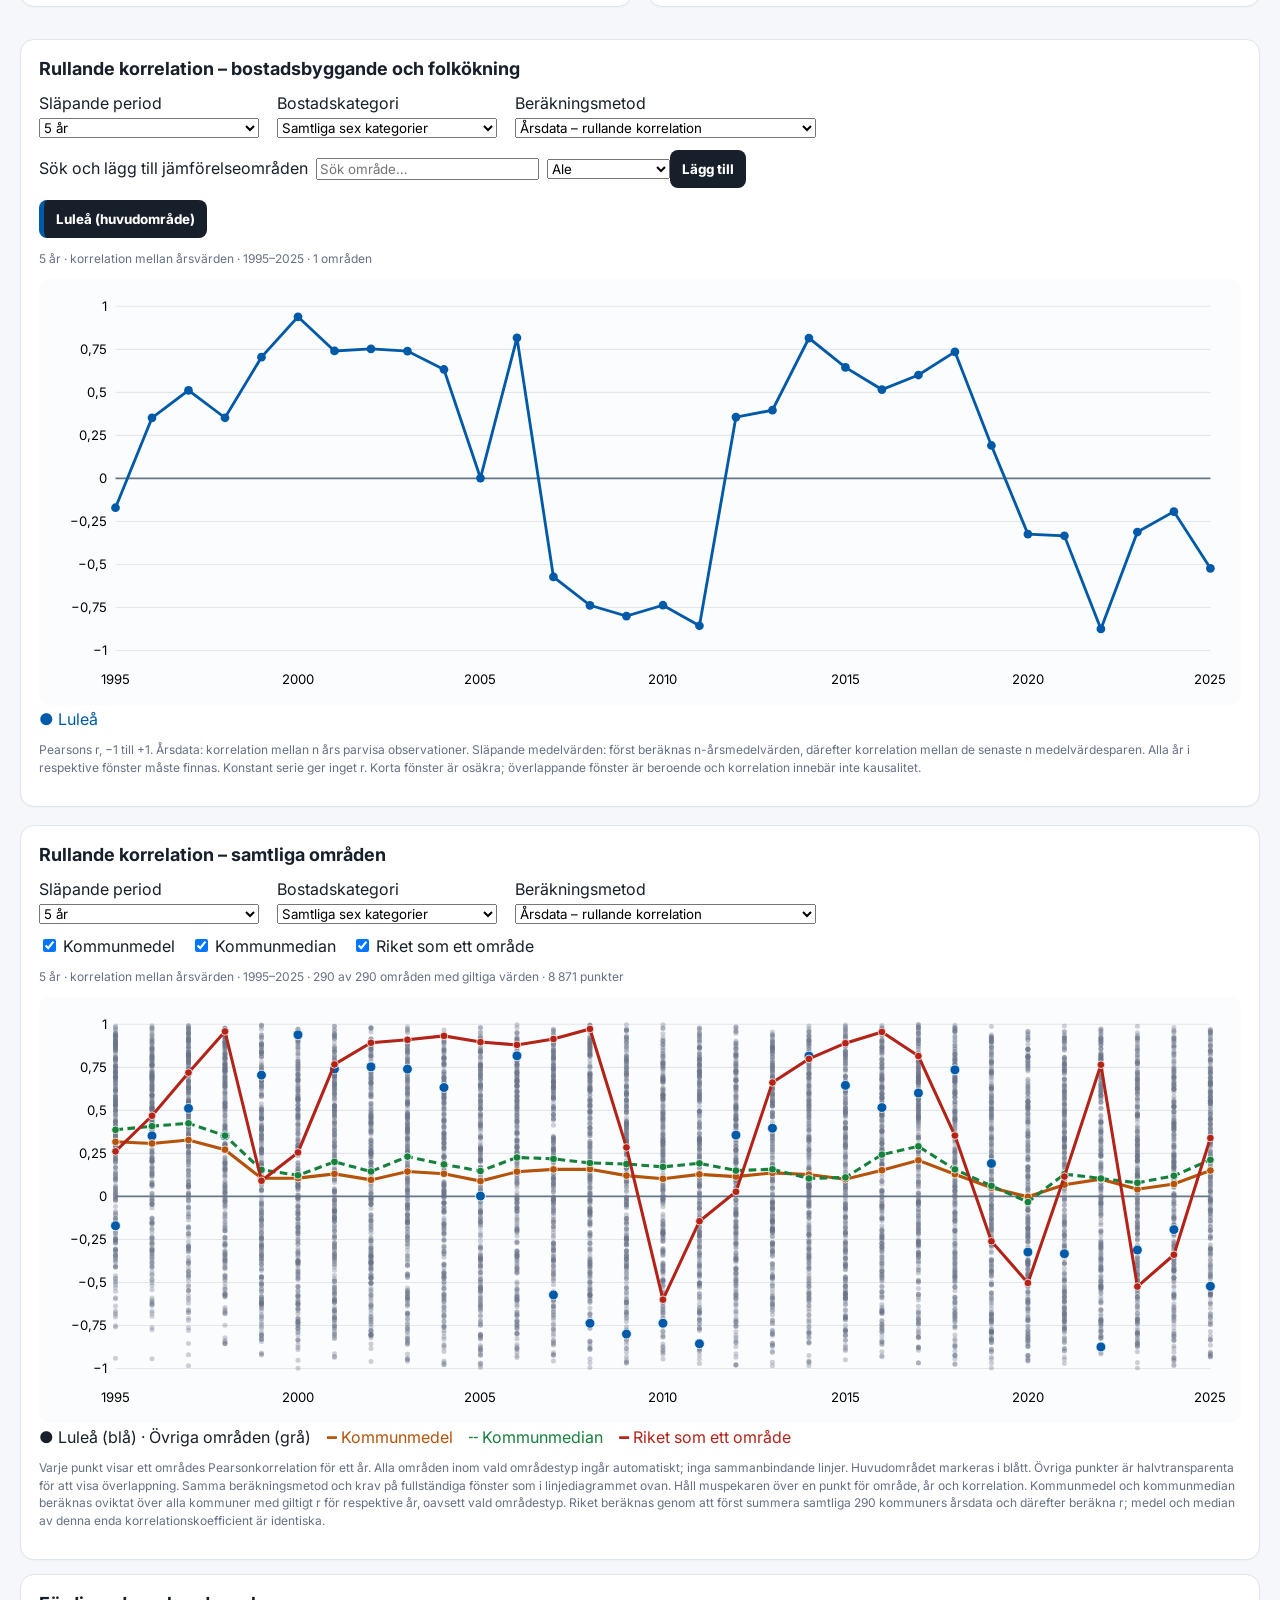
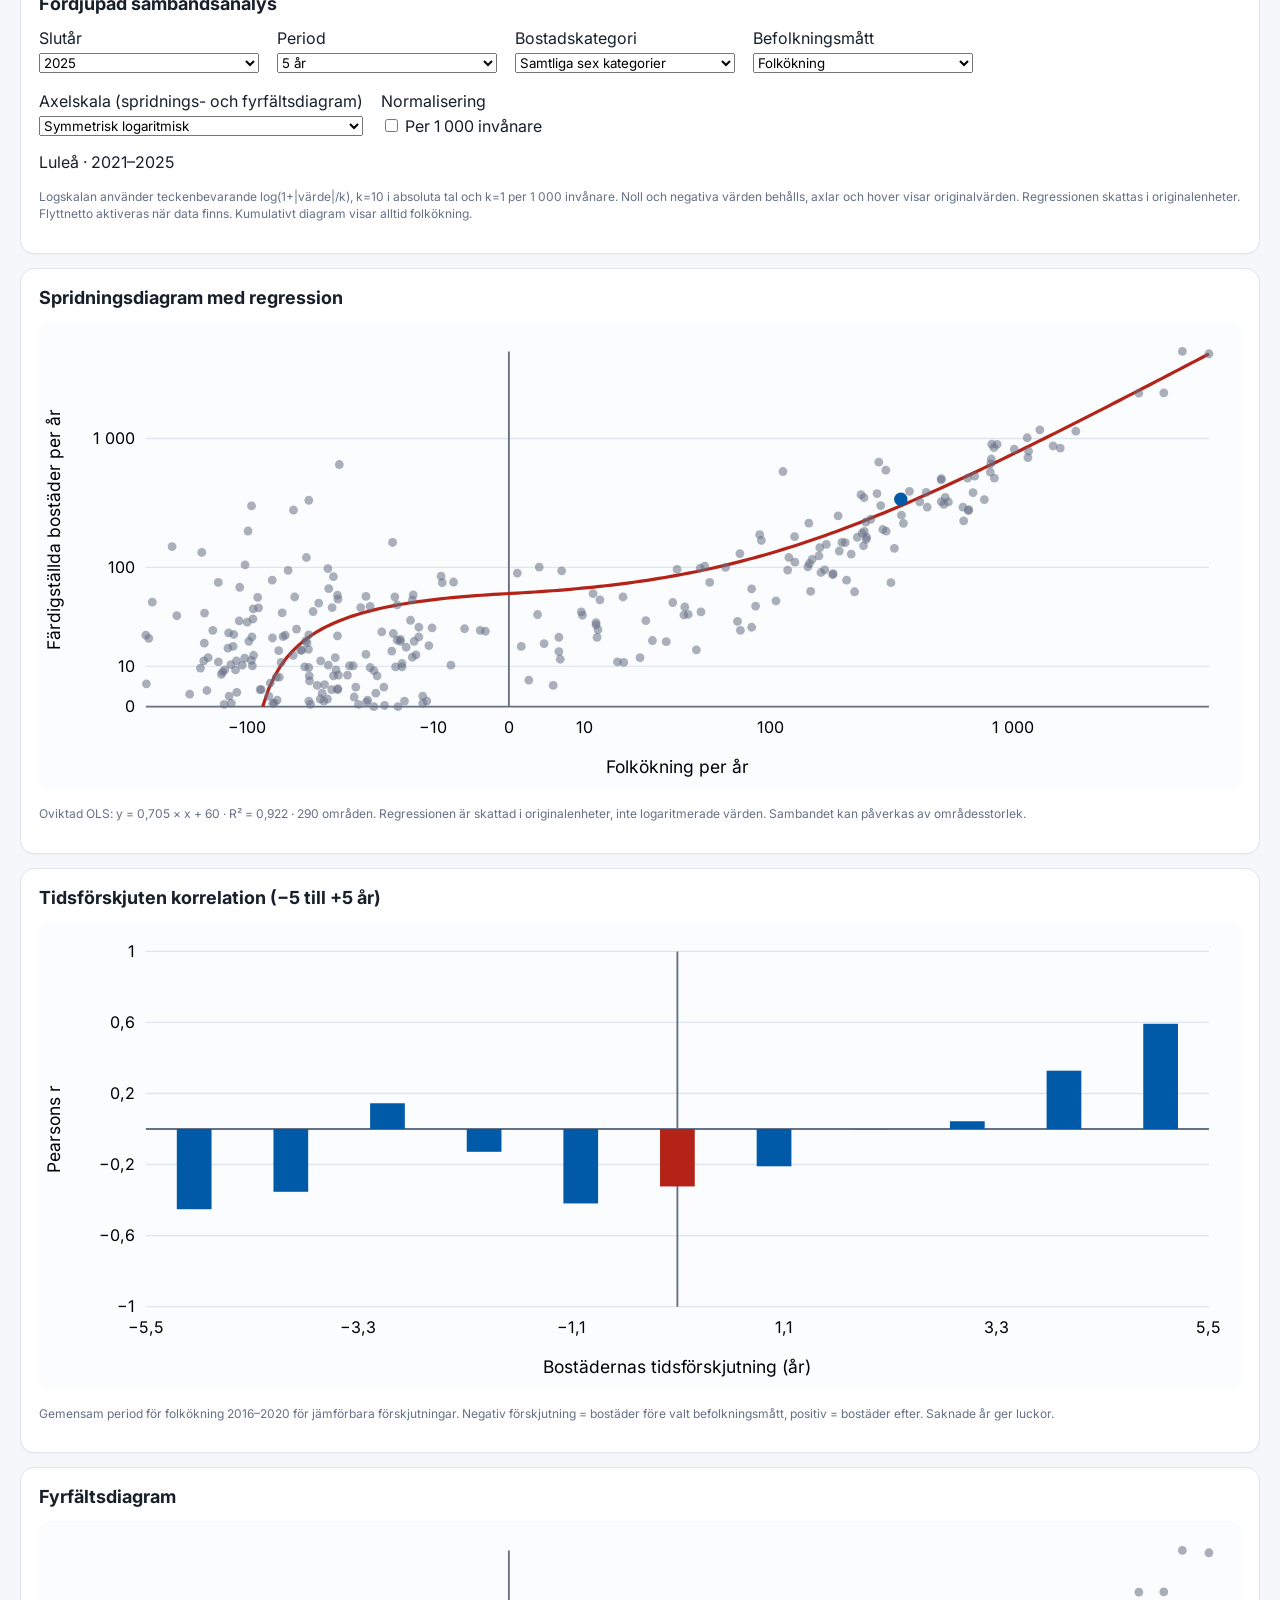
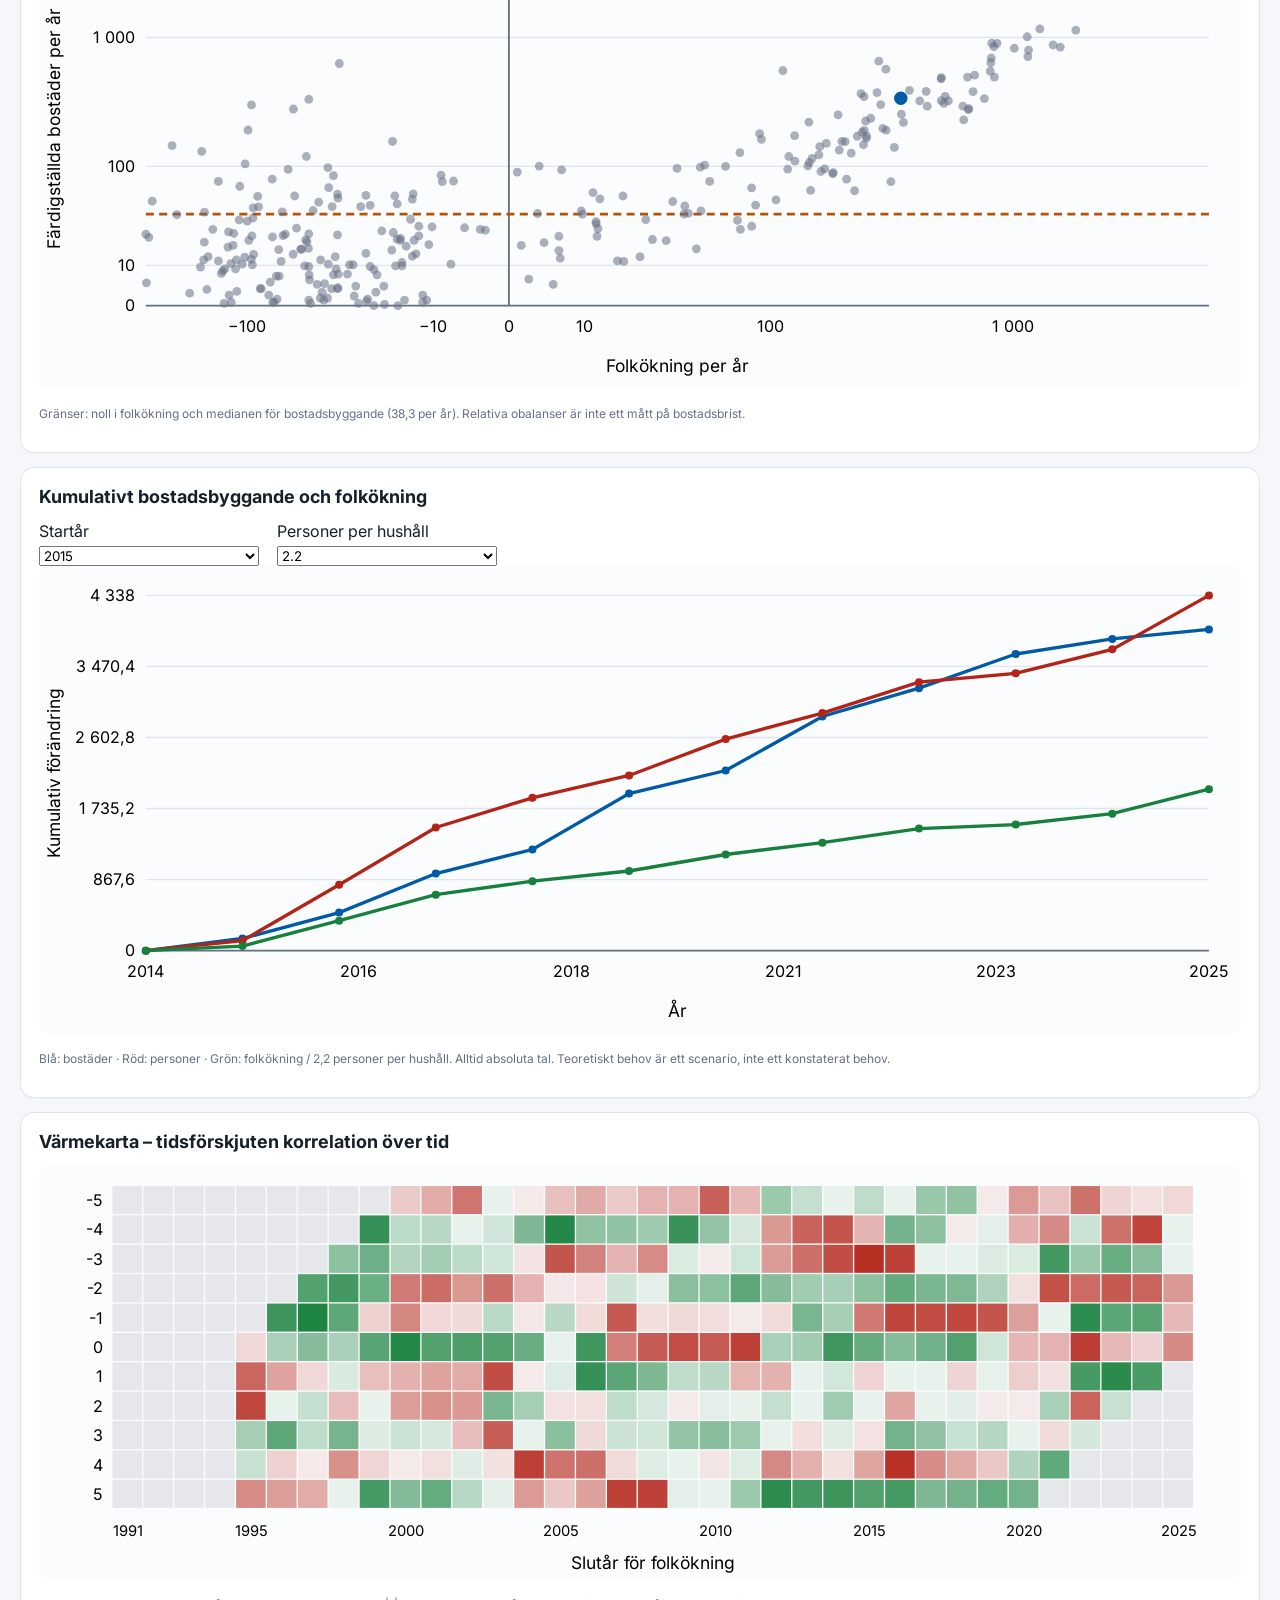
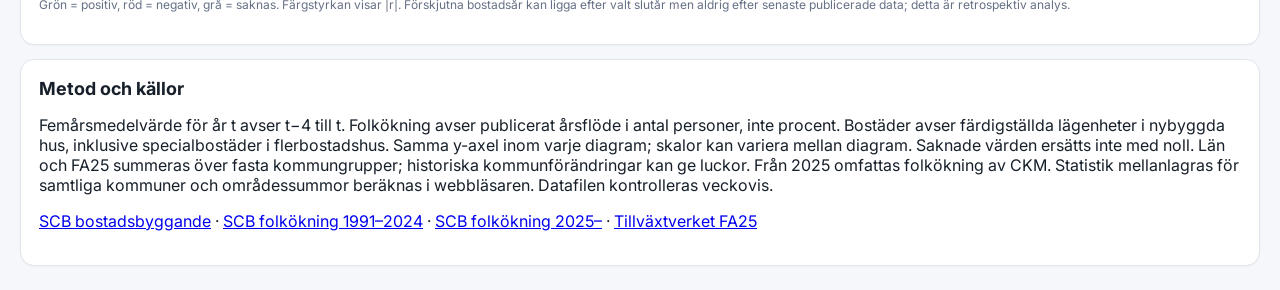
==== commit 6a18e26e: "Symmetrisk logskala, längre analysperioder och flyttnetto" ====
--- a/bostadsbyggande.html
+++ b/bostadsbyggande.html
@@ -1 +1 @@
-<!doctype html><html lang="sv"><head><meta charset="utf-8"><meta name="viewport" content="width=device-width,initial-scale=1"><title>Bostadsbyggande | Luleå befolkningsprognos</title><link rel="icon" href="assets/lulea-befolkningsprognos-logo.svg"><link rel="stylesheet" href="css/style.css"><style>.housing-main{display:block;max-width:1400px;margin:24px auto;padding:0 20px}.housing-filters{display:flex;gap:18px;flex-wrap:wrap}.housing-filters label{display:grid;gap:5px;min-width:220px}.housing-charts{display:grid;grid-template-columns:repeat(2,minmax(0,1fr));gap:16px;margin-top:18px}.housing-charts svg{width:100%;height:auto}.housing-charts h2{text-transform:capitalize}@media(max-width:800px){.housing-charts{grid-template-columns:1fr}}.housing-sticky{position:sticky;top:var(--housing-nav-height,64px);z-index:4;background:#fff;box-shadow:0 4px 10px rgba(16,24,40,.10);padding:12px 18px}.housing-sticky p{margin:7px 0 0}.housing-sticky .housing-filters label{min-width:0;flex:0 1 260px}.housing-sticky select{min-width:0;width:100%}@media(max-width:520px){.housing-sticky .housing-filters{gap:8px}.housing-sticky .housing-filters label{flex:1 1 120px}.housing-sticky{padding:10px}.housing-sticky p{font-size:11px}}</style></head><body><header class="topbar"><div class="brand"><img class="brandLogo" src="assets/lulea-befolkningsprognos-logo.svg" alt=""><div class="brandText"><h1>Bostadsbyggande</h1><p>Färdigställda bostäder och faktisk befolkningstillväxt · femårsmedelvärden</p></div></div></header><nav class="tabs"><a class="tab" href="index.html">Prognosmodell</a><a class="tab" href="historiska-prognoser.html">Historiska prognoser</a><a class="tab active" aria-current="page" href="bostadsbyggande.html">Bostadsbyggande</a></nav><main class="housing-main"><section class="panel housing-sticky"><div class="housing-filters"><label>Områdestyp<select id="type"><option value="municipality">Kommuner</option><option value="county">Län</option><option id="faOption" value="fa">FA-regioner (FA25)</option></select></label><label>Områdesval<select id="area"></select></label></div><p id="status" role="status">Läser förladdad statistik …</p><p id="faNote" class="hint"></p></section><div id="charts" class="housing-charts"></div><section class="panel" style="margin-top:18px"><h2>Rullande korrelation – bostadsbyggande och folkökning</h2><div class="housing-filters"><label>Släpande period<select id="corrWindow"><option value="3">3 år</option><option value="4">4 år</option><option value="5" selected>5 år</option><option value="7">7 år</option><option value="8">8 år</option><option value="9">9 år</option><option value="10">10 år</option></select></label><label>Bostadskategori<select id="corrCategory"></select></label><label>Beräkningsmetod<select id="corrMethod"><option value="annual">Årsdata – rullande korrelation</option><option value="smooth">Släpande medelvärden – rullande korrelation</option></select></label></div><div style="margin:12px 0"><label for="corrSearch">Sök och lägg till jämförelseområden</label><input id="corrSearch" type="search" placeholder="Sök område…" style="margin:6px 8px;max-width:100%"><select id="corrAdd" aria-label="Jämförelseområde"></select><button id="corrAddBtn" type="button">Lägg till</button></div><div id="corrSelected" style="display:flex;flex-wrap:wrap;gap:8px;margin:10px 0"></div><p id="corrStatus" class="hint" role="status"></p><div id="corrChart"></div><p class="hint">Pearsons r, −1 till +1. Årsdata: korrelation mellan n års parvisa observationer. Släpande medelvärden: först beräknas n-årsmedelvärden, därefter korrelation mellan de senaste n medelvärdesparen. Alla år i respektive fönster måste finnas. Konstant serie ger inget r. Korta fönster är osäkra; överlappande fönster är beroende och korrelation innebär inte kausalitet.</p></section><section class="panel" style="margin-top:18px"><h2>Rullande korrelation – samtliga områden</h2><div class="housing-filters"><label>Släpande period<select id="scatterWindow"><option value="3">3 år</option><option value="4">4 år</option><option value="5" selected>5 år</option><option value="7">7 år</option><option value="8">8 år</option><option value="9">9 år</option><option value="10">10 år</option></select></label><label>Bostadskategori<select id="scatterCategory"></select></label><label>Beräkningsmetod<select id="scatterMethod"><option value="annual">Årsdata – rullande korrelation</option><option value="smooth">Släpande medelvärden – rullande korrelation</option></select></label></div><div style="display:flex;flex-wrap:wrap;gap:16px;margin:12px 0"><label><input type="checkbox" id="scatterBenchmean" checked> Kommunmedel</label><label><input type="checkbox" id="scatterBenchmedian" checked> Kommunmedian</label><label><input type="checkbox" id="scatterBenchnational" checked> Riket som ett område</label></div><p id="scatterStatus" class="hint" role="status"></p><div id="scatterChart"></div><p class="hint">Varje punkt visar ett områdes Pearsonkorrelation för ett år. Alla områden inom vald områdestyp ingår automatiskt; inga sammanbindande linjer. Huvudområdet markeras i blått. Övriga punkter är halvtransparenta för att visa överlappning. Samma beräkningsmetod och krav på fullständiga fönster som i linjediagrammet ovan. Håll muspekaren över en punkt för område, år och korrelation. Kommunmedel och kommunmedian beräknas oviktat över alla kommuner med giltigt r för respektive år, oavsett vald områdestyp. Riket beräknas genom att först summera samtliga 290 kommuners årsdata och därefter beräkna r; medel och median av denna enda korrelationskoefficient är identiska.</p></section><section class="panel"><h2>Fördjupad sambandsanalys</h2><div class="housing-filters"><label>Slutår<select id="analysisYear"></select></label><label>Period<select id="analysisWindow"><option  value="3">3 år</option><option  value="4">4 år</option><option selected value="5">5 år</option><option  value="7">7 år</option><option  value="8">8 år</option><option  value="9">9 år</option><option  value="10">10 år</option></select></label><label>Bostadskategori<select id="analysisCategory"></select></label><label><span>Normalisering</span><span><input id="analysisRelative" type="checkbox" disabled> Per 1 000 invånare</span></label></div><p id="analysisStatus" role="status"></p></section><section class="panel"><h2>Spridningsdiagram med regression</h2><div id="analysisRegression"></div><p id="analysisRegNote" class="hint"></p></section><section class="panel"><h2>Tidsförskjuten korrelation (−5 till +5 år)</h2><div id="analysisLag"></div><p id="analysisLagNote" class="hint"></p></section><section class="panel"><h2>Fyrfältsdiagram</h2><div id="analysisQuadrant"></div><p id="analysisQuadNote" class="hint"></p></section><section class="panel"><h2>Kumulativt bostadsbyggande och folkökning</h2><div class="housing-filters"><label>Startår<select id="analysisStart"></select></label><label>Personer per hushåll<select id="analysisHousehold"><option>1.5</option><option>2</option><option selected>2.2</option><option>2.5</option><option>3</option></select></label></div><div id="analysisCumulative"></div><p id="analysisCumNote" class="hint"></p></section><section class="panel"><h2>Värmekarta – tidsförskjuten korrelation över tid</h2><div id="analysisHeat"></div><p id="analysisHeatNote" class="hint"></p></section><section class="panel"><h2>Metod och källor</h2><p>Femårsmedelvärde för år t avser t−4 till t. Folkökning avser publicerat årsflöde i antal personer, inte procent. Bostäder avser färdigställda lägenheter i nybyggda hus, inklusive specialbostäder i flerbostadshus. Samma y-axel inom varje diagram; skalor kan variera mellan diagram. Saknade värden ersätts inte med noll. Län och FA25 summeras över fasta kommungrupper; historiska kommunförändringar kan ge luckor. Från 2025 omfattas folkökning av CKM. Statistik mellanlagras för samtliga kommuner och områdessummor beräknas i webbläsaren. Datafilen kontrolleras veckovis.</p><p><a href="https://www.statistikdatabasen.scb.se/pxweb/sv/ssd/START__BO__BO0101__BO0101A/LghReHtypUfAr/">SCB bostadsbyggande</a> · <a href="https://www.statistikdatabasen.scb.se/pxweb/sv/ssd/START__BE__BE0101__BE0101A/BefolkningNy/">SCB folkökning 1991–2024</a> · <a href="https://www.statistikdatabasen.scb.se/pxweb/sv/ssd/START__BE__BE0101__BE0101A/BefolkningCKM/">SCB folkökning 2025–</a> · <a href="https://tillvaxtverket.se/tillvaxtverket/statistikochanalys/statistikomregionalutveckling/regionalaindelningar/faregioner.1799.html">Tillväxtverket FA25</a></p></section></main><script src="js/bostadsbyggande.js?v=20261125-7"></script></body></html>+<!doctype html><html lang="sv"><head><meta charset="utf-8"><meta name="viewport" content="width=device-width,initial-scale=1"><title>Bostadsbyggande | Luleå befolkningsprognos</title><link rel="icon" href="assets/lulea-befolkningsprognos-logo.svg"><link rel="stylesheet" href="css/style.css"><style>.housing-main{display:block;max-width:1400px;margin:24px auto;padding:0 20px}.housing-filters{display:flex;gap:18px;flex-wrap:wrap}.housing-filters label{display:grid;gap:5px;min-width:220px}.housing-charts{display:grid;grid-template-columns:repeat(2,minmax(0,1fr));gap:16px;margin-top:18px}.housing-charts svg{width:100%;height:auto}.housing-charts h2{text-transform:capitalize}@media(max-width:800px){.housing-charts{grid-template-columns:1fr}}.housing-sticky{position:sticky;top:var(--housing-nav-height,64px);z-index:4;background:#fff;box-shadow:0 4px 10px rgba(16,24,40,.10);padding:12px 18px}.housing-sticky p{margin:7px 0 0}.housing-sticky .housing-filters label{min-width:0;flex:0 1 260px}.housing-sticky select{min-width:0;width:100%}@media(max-width:520px){.housing-sticky .housing-filters{gap:8px}.housing-sticky .housing-filters label{flex:1 1 120px}.housing-sticky{padding:10px}.housing-sticky p{font-size:11px}}</style></head><body><header class="topbar"><div class="brand"><img class="brandLogo" src="assets/lulea-befolkningsprognos-logo.svg" alt=""><div class="brandText"><h1>Bostadsbyggande</h1><p>Färdigställda bostäder och faktisk befolkningstillväxt · femårsmedelvärden</p></div></div></header><nav class="tabs"><a class="tab" href="index.html">Prognosmodell</a><a class="tab" href="historiska-prognoser.html">Historiska prognoser</a><a class="tab active" aria-current="page" href="bostadsbyggande.html">Bostadsbyggande</a></nav><main class="housing-main"><section class="panel housing-sticky"><div class="housing-filters"><label>Områdestyp<select id="type"><option value="municipality">Kommuner</option><option value="county">Län</option><option id="faOption" value="fa">FA-regioner (FA25)</option></select></label><label>Områdesval<select id="area"></select></label></div><p id="status" role="status">Läser förladdad statistik …</p><p id="faNote" class="hint"></p></section><div id="charts" class="housing-charts"></div><section class="panel" style="margin-top:18px"><h2>Rullande korrelation – bostadsbyggande och folkökning</h2><div class="housing-filters"><label>Släpande period<select id="corrWindow"><option value="3">3 år</option><option value="4">4 år</option><option value="5" selected>5 år</option><option value="7">7 år</option><option value="8">8 år</option><option value="9">9 år</option><option value="10">10 år</option></select></label><label>Bostadskategori<select id="corrCategory"></select></label><label>Beräkningsmetod<select id="corrMethod"><option value="annual">Årsdata – rullande korrelation</option><option value="smooth">Släpande medelvärden – rullande korrelation</option></select></label></div><div style="margin:12px 0"><label for="corrSearch">Sök och lägg till jämförelseområden</label><input id="corrSearch" type="search" placeholder="Sök område…" style="margin:6px 8px;max-width:100%"><select id="corrAdd" aria-label="Jämförelseområde"></select><button id="corrAddBtn" type="button">Lägg till</button></div><div id="corrSelected" style="display:flex;flex-wrap:wrap;gap:8px;margin:10px 0"></div><p id="corrStatus" class="hint" role="status"></p><div id="corrChart"></div><p class="hint">Pearsons r, −1 till +1. Årsdata: korrelation mellan n års parvisa observationer. Släpande medelvärden: först beräknas n-årsmedelvärden, därefter korrelation mellan de senaste n medelvärdesparen. Alla år i respektive fönster måste finnas. Konstant serie ger inget r. Korta fönster är osäkra; överlappande fönster är beroende och korrelation innebär inte kausalitet.</p></section><section class="panel" style="margin-top:18px"><h2>Rullande korrelation – samtliga områden</h2><div class="housing-filters"><label>Släpande period<select id="scatterWindow"><option value="3">3 år</option><option value="4">4 år</option><option value="5" selected>5 år</option><option value="7">7 år</option><option value="8">8 år</option><option value="9">9 år</option><option value="10">10 år</option></select></label><label>Bostadskategori<select id="scatterCategory"></select></label><label>Beräkningsmetod<select id="scatterMethod"><option value="annual">Årsdata – rullande korrelation</option><option value="smooth">Släpande medelvärden – rullande korrelation</option></select></label></div><div style="display:flex;flex-wrap:wrap;gap:16px;margin:12px 0"><label><input type="checkbox" id="scatterBenchmean" checked> Kommunmedel</label><label><input type="checkbox" id="scatterBenchmedian" checked> Kommunmedian</label><label><input type="checkbox" id="scatterBenchnational" checked> Riket som ett område</label></div><p id="scatterStatus" class="hint" role="status"></p><div id="scatterChart"></div><p class="hint">Varje punkt visar ett områdes Pearsonkorrelation för ett år. Alla områden inom vald områdestyp ingår automatiskt; inga sammanbindande linjer. Huvudområdet markeras i blått. Övriga punkter är halvtransparenta för att visa överlappning. Samma beräkningsmetod och krav på fullständiga fönster som i linjediagrammet ovan. Håll muspekaren över en punkt för område, år och korrelation. Kommunmedel och kommunmedian beräknas oviktat över alla kommuner med giltigt r för respektive år, oavsett vald områdestyp. Riket beräknas genom att först summera samtliga 290 kommuners årsdata och därefter beräkna r; medel och median av denna enda korrelationskoefficient är identiska.</p></section><section class="panel"><h2>Fördjupad sambandsanalys</h2><div class="housing-filters"><label>Slutår<select id="analysisYear"></select></label><label>Period<select id="analysisWindow"><option  value="3">3 år</option><option  value="4">4 år</option><option selected value="5">5 år</option><option  value="7">7 år</option><option  value="8">8 år</option><option  value="9">9 år</option><option  value="10">10 år</option><option value="15">15 år</option><option value="20">20 år</option><option value="25">25 år</option></select></label><label>Bostadskategori<select id="analysisCategory"></select></label><label>Befolkningsmått<select id="analysisMetric"><option value="population">Folkökning</option><option value="domestic" disabled>Inrikes flyttnetto</option><option value="total" disabled>Totalt flyttnetto</option></select></label><label>Axelskala (spridnings- och fyrfältsdiagram)<select id="analysisScale"><option value="symlog" selected>Symmetrisk logaritmisk</option><option value="linear">Linjär</option></select></label><label><span>Normalisering</span><span><input id="analysisRelative" type="checkbox" disabled> Per 1 000 invånare</span></label></div><p id="analysisStatus" role="status"></p><p class="hint">Logskalan använder teckenbevarande log(1+|värde|/k), k=10 i absoluta tal och k=1 per 1 000 invånare. Noll och negativa värden behålls, axlar och hover visar originalvärden. Regressionen skattas i originalenheter. Flyttnetto aktiveras när data finns. Kumulativt diagram visar alltid folkökning.</p></section><section class="panel"><h2>Spridningsdiagram med regression</h2><div id="analysisRegression"></div><p id="analysisRegNote" class="hint"></p></section><section class="panel"><h2>Tidsförskjuten korrelation (−5 till +5 år)</h2><div id="analysisLag"></div><p id="analysisLagNote" class="hint"></p></section><section class="panel"><h2>Fyrfältsdiagram</h2><div id="analysisQuadrant"></div><p id="analysisQuadNote" class="hint"></p></section><section class="panel"><h2>Kumulativt bostadsbyggande och folkökning</h2><div class="housing-filters"><label>Startår<select id="analysisStart"></select></label><label>Personer per hushåll<select id="analysisHousehold"><option>1.5</option><option>2</option><option selected>2.2</option><option>2.5</option><option>3</option></select></label></div><div id="analysisCumulative"></div><p id="analysisCumNote" class="hint"></p></section><section class="panel"><h2>Värmekarta – tidsförskjuten korrelation över tid</h2><div id="analysisHeat"></div><p id="analysisHeatNote" class="hint"></p></section><section class="panel"><h2>Metod och källor</h2><p>Femårsmedelvärde för år t avser t−4 till t. Folkökning avser publicerat årsflöde i antal personer, inte procent. Bostäder avser färdigställda lägenheter i nybyggda hus, inklusive specialbostäder i flerbostadshus. Samma y-axel inom varje diagram; skalor kan variera mellan diagram. Saknade värden ersätts inte med noll. Län och FA25 summeras över fasta kommungrupper; historiska kommunförändringar kan ge luckor. Från 2025 omfattas folkökning av CKM. Statistik mellanlagras för samtliga kommuner och områdessummor beräknas i webbläsaren. Datafilen kontrolleras veckovis.</p><p><a href="https://www.statistikdatabasen.scb.se/pxweb/sv/ssd/START__BO__BO0101__BO0101A/LghReHtypUfAr/">SCB bostadsbyggande</a> · <a href="https://www.statistikdatabasen.scb.se/pxweb/sv/ssd/START__BE__BE0101__BE0101A/BefolkningNy/">SCB folkökning 1991–2024</a> · <a href="https://www.statistikdatabasen.scb.se/pxweb/sv/ssd/START__BE__BE0101__BE0101A/BefolkningCKM/">SCB folkökning 2025–</a> · <a href="https://tillvaxtverket.se/tillvaxtverket/statistikochanalys/statistikomregionalutveckling/regionalaindelningar/faregioner.1799.html">Tillväxtverket FA25</a></p></section></main><script src="js/bostadsbyggande.js?v=20261125-8"></script></body></html>
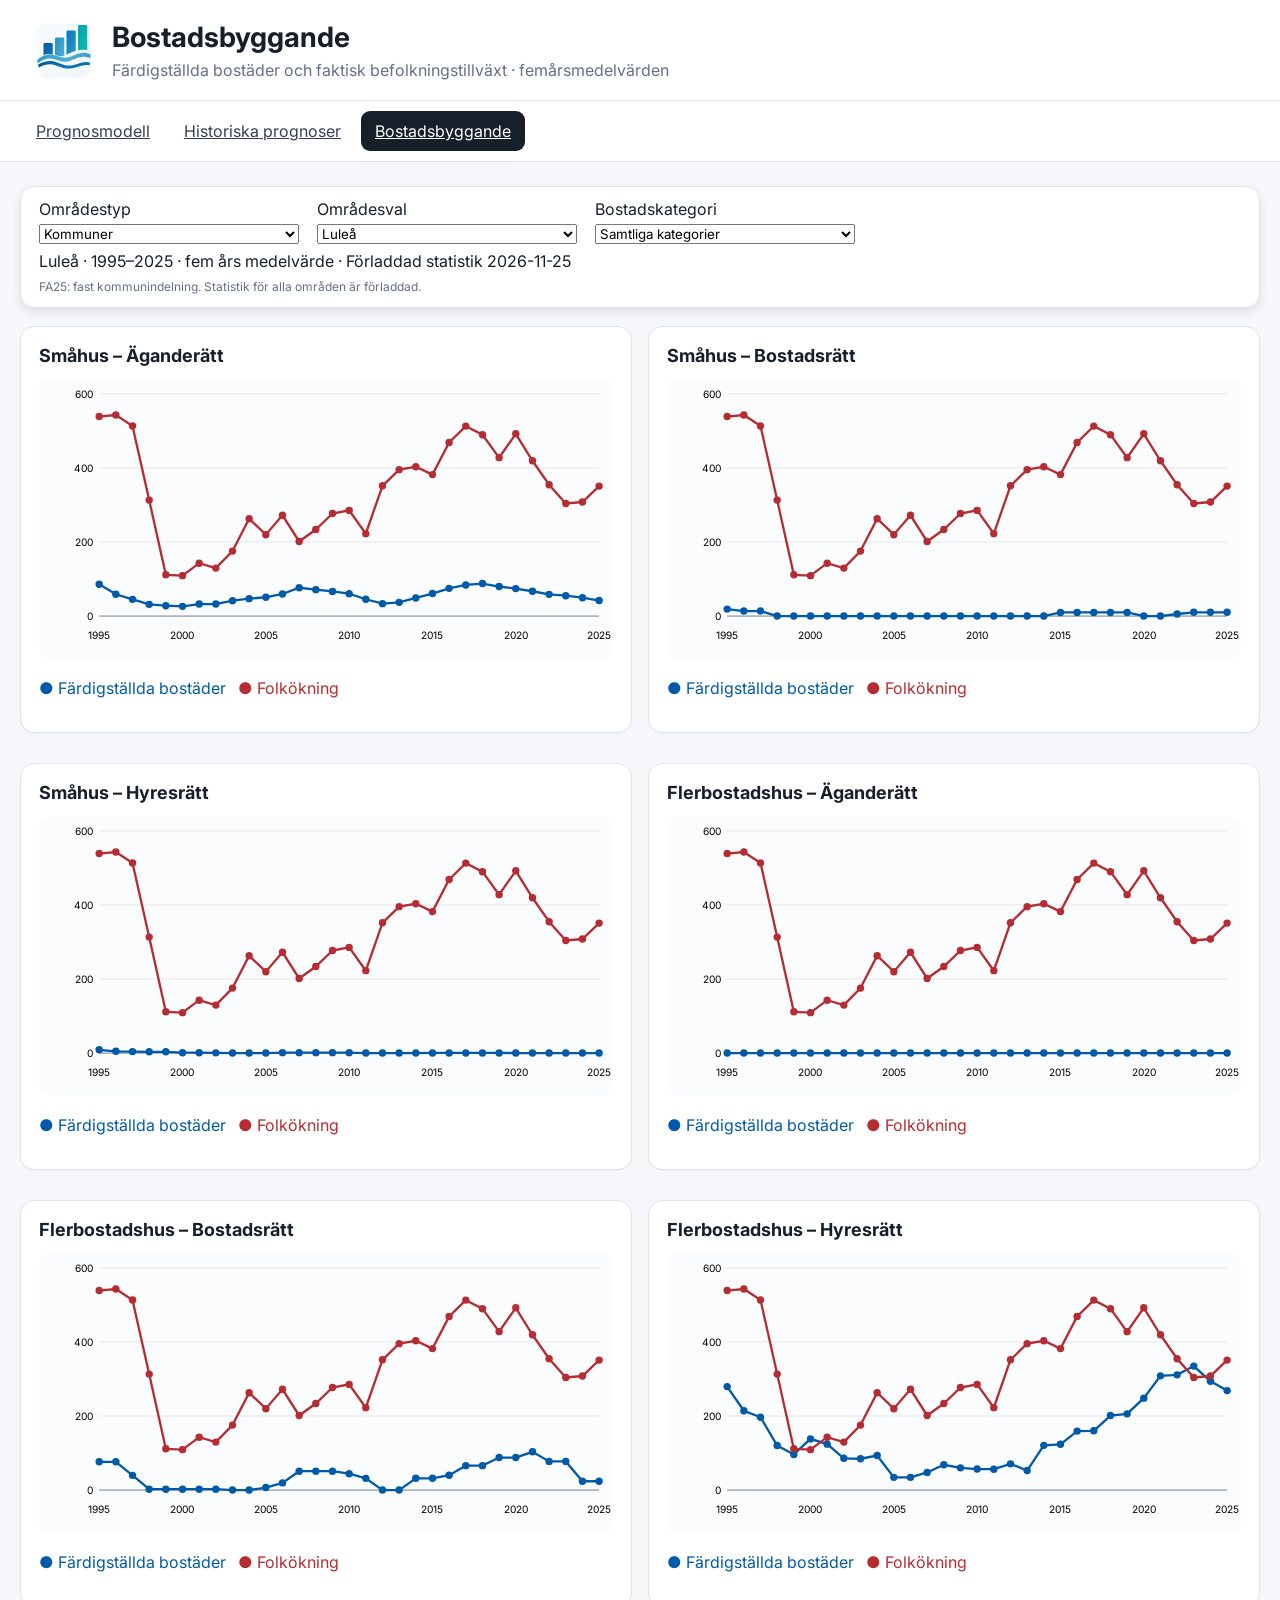
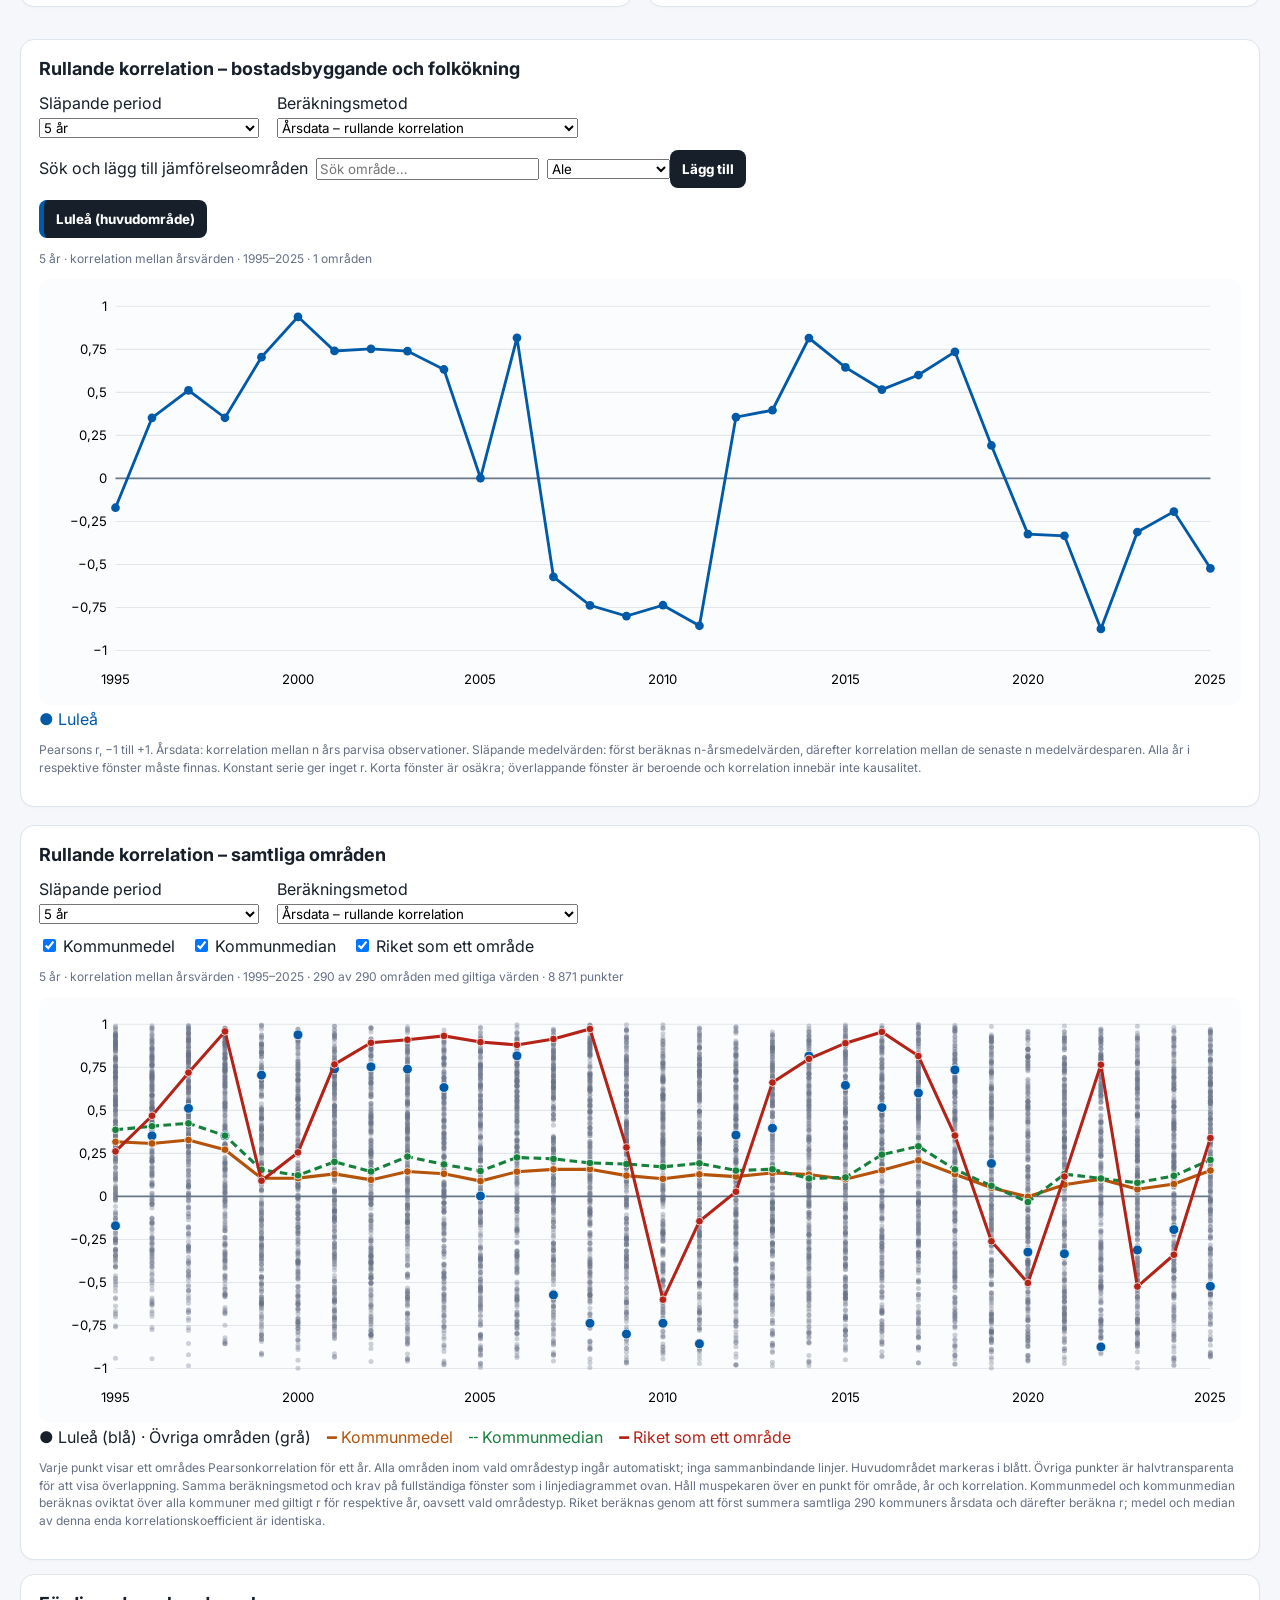
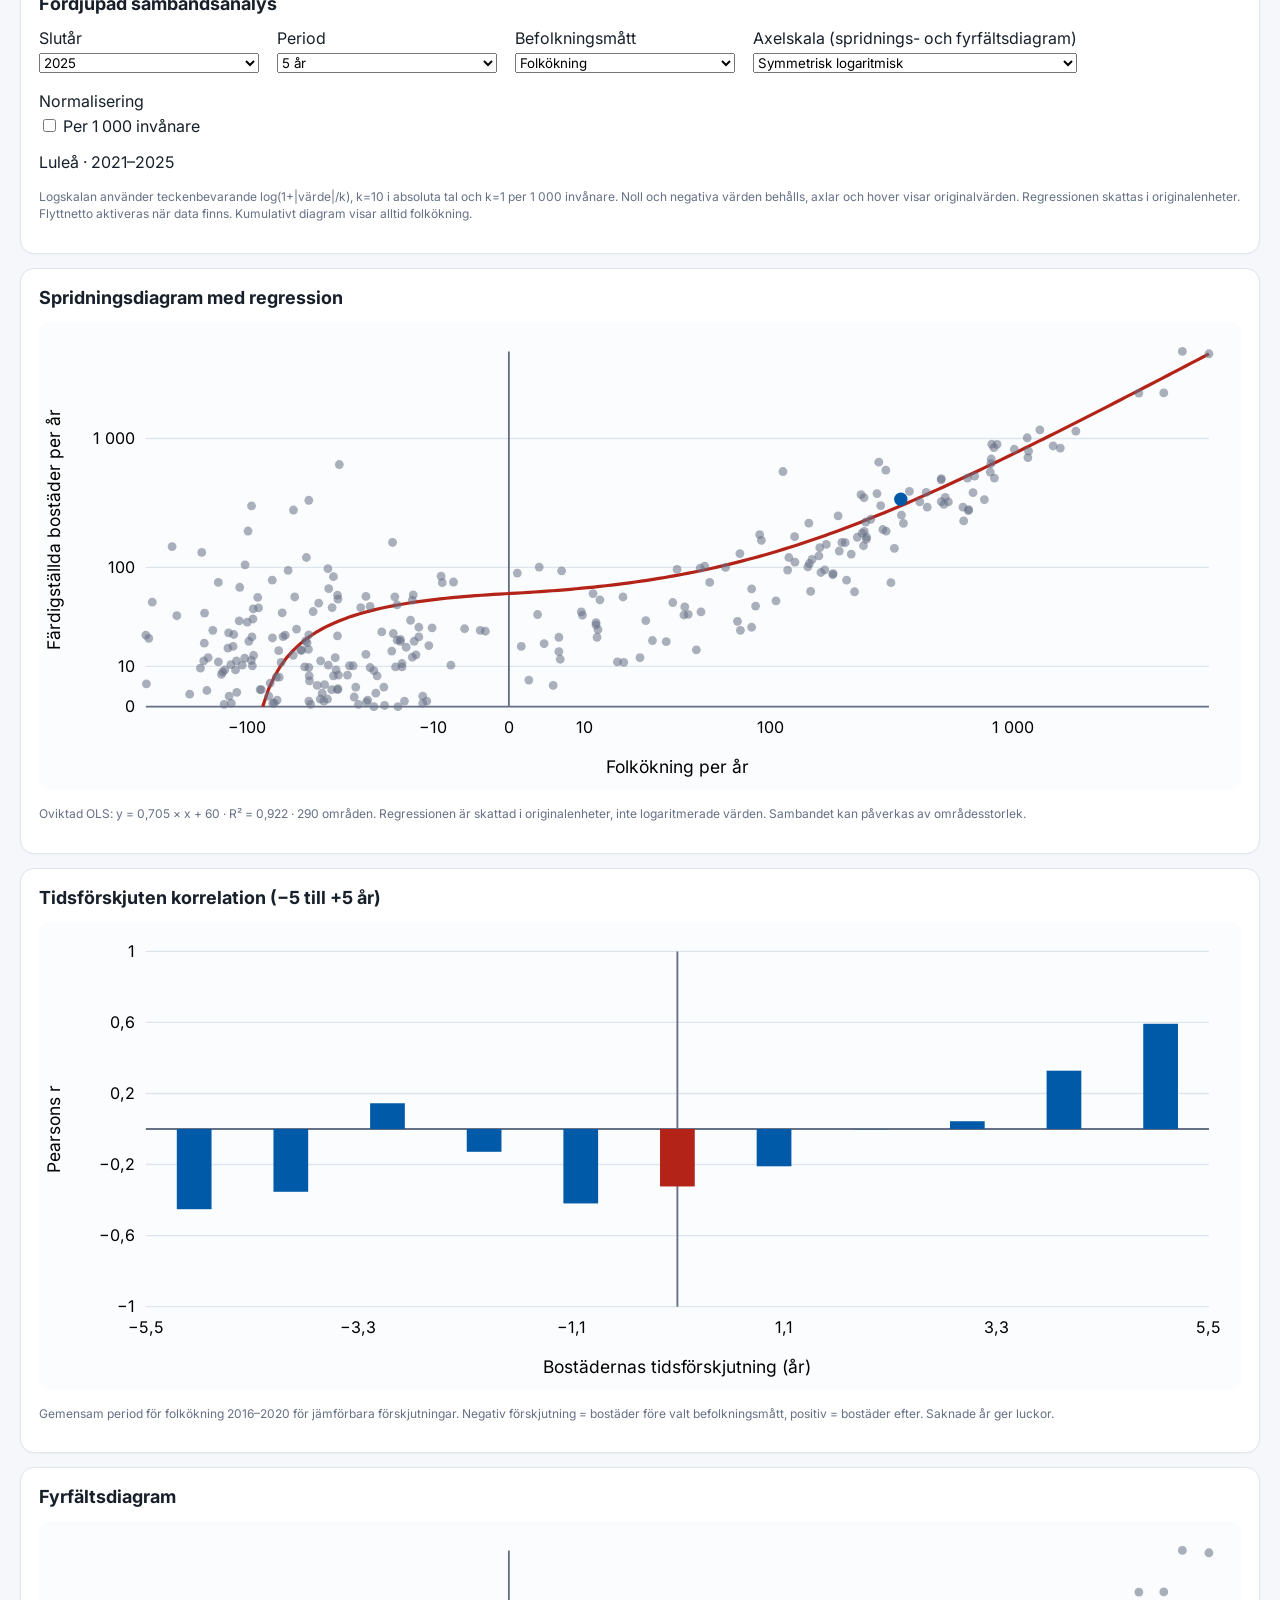
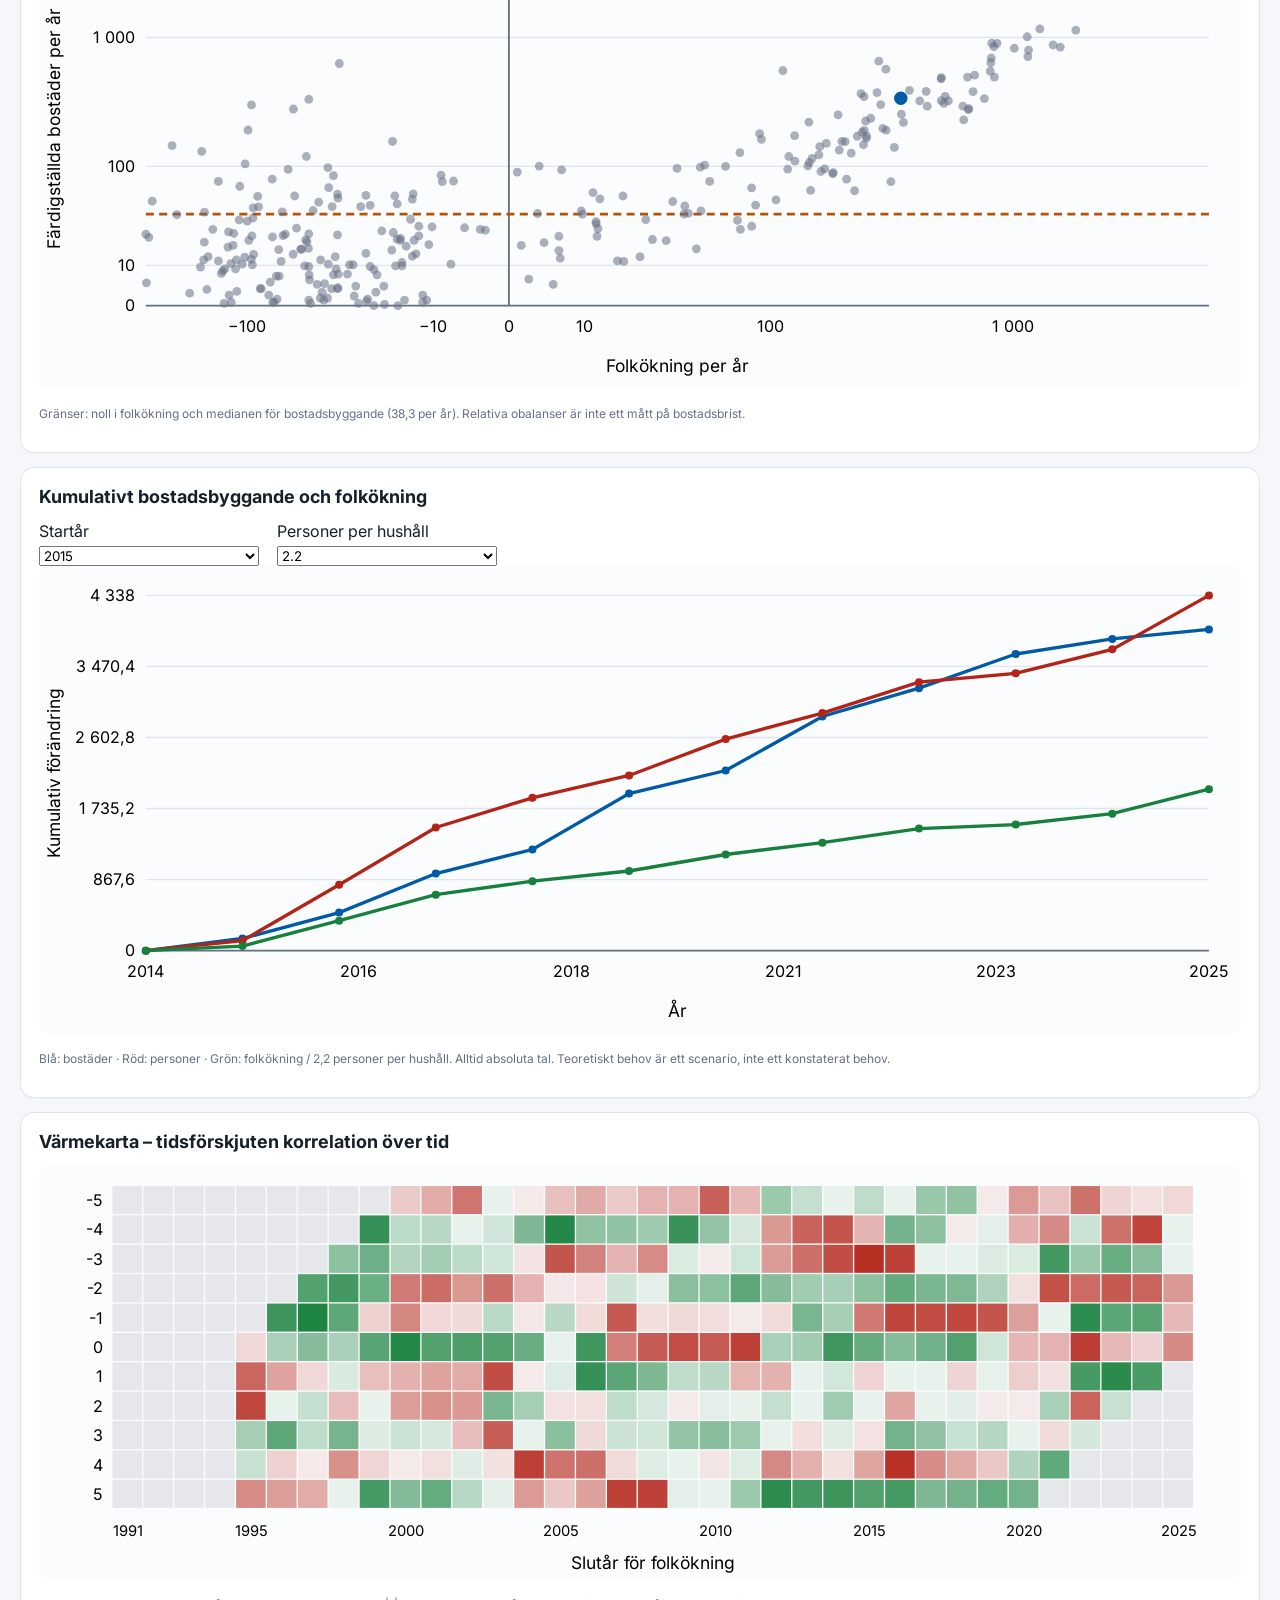
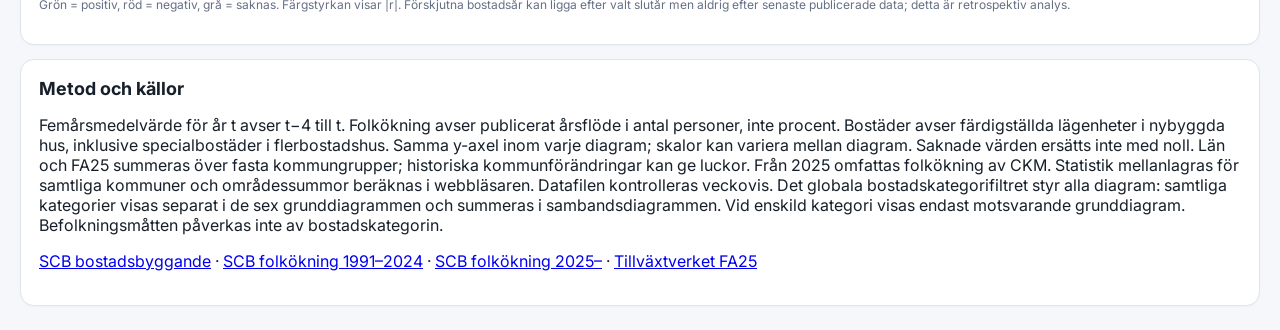
==== commit ef7b59f8: "Gemensamt bostadskategorifilter i fryst områdesruta" ====
--- a/bostadsbyggande.html
+++ b/bostadsbyggande.html
@@ -1 +1 @@
-<!doctype html><html lang="sv"><head><meta charset="utf-8"><meta name="viewport" content="width=device-width,initial-scale=1"><title>Bostadsbyggande | Luleå befolkningsprognos</title><link rel="icon" href="assets/lulea-befolkningsprognos-logo.svg"><link rel="stylesheet" href="css/style.css"><style>.housing-main{display:block;max-width:1400px;margin:24px auto;padding:0 20px}.housing-filters{display:flex;gap:18px;flex-wrap:wrap}.housing-filters label{display:grid;gap:5px;min-width:220px}.housing-charts{display:grid;grid-template-columns:repeat(2,minmax(0,1fr));gap:16px;margin-top:18px}.housing-charts svg{width:100%;height:auto}.housing-charts h2{text-transform:capitalize}@media(max-width:800px){.housing-charts{grid-template-columns:1fr}}.housing-sticky{position:sticky;top:var(--housing-nav-height,64px);z-index:4;background:#fff;box-shadow:0 4px 10px rgba(16,24,40,.10);padding:12px 18px}.housing-sticky p{margin:7px 0 0}.housing-sticky .housing-filters label{min-width:0;flex:0 1 260px}.housing-sticky select{min-width:0;width:100%}@media(max-width:520px){.housing-sticky .housing-filters{gap:8px}.housing-sticky .housing-filters label{flex:1 1 120px}.housing-sticky{padding:10px}.housing-sticky p{font-size:11px}}</style></head><body><header class="topbar"><div class="brand"><img class="brandLogo" src="assets/lulea-befolkningsprognos-logo.svg" alt=""><div class="brandText"><h1>Bostadsbyggande</h1><p>Färdigställda bostäder och faktisk befolkningstillväxt · femårsmedelvärden</p></div></div></header><nav class="tabs"><a class="tab" href="index.html">Prognosmodell</a><a class="tab" href="historiska-prognoser.html">Historiska prognoser</a><a class="tab active" aria-current="page" href="bostadsbyggande.html">Bostadsbyggande</a></nav><main class="housing-main"><section class="panel housing-sticky"><div class="housing-filters"><label>Områdestyp<select id="type"><option value="municipality">Kommuner</option><option value="county">Län</option><option id="faOption" value="fa">FA-regioner (FA25)</option></select></label><label>Områdesval<select id="area"></select></label></div><p id="status" role="status">Läser förladdad statistik …</p><p id="faNote" class="hint"></p></section><div id="charts" class="housing-charts"></div><section class="panel" style="margin-top:18px"><h2>Rullande korrelation – bostadsbyggande och folkökning</h2><div class="housing-filters"><label>Släpande period<select id="corrWindow"><option value="3">3 år</option><option value="4">4 år</option><option value="5" selected>5 år</option><option value="7">7 år</option><option value="8">8 år</option><option value="9">9 år</option><option value="10">10 år</option></select></label><label>Bostadskategori<select id="corrCategory"></select></label><label>Beräkningsmetod<select id="corrMethod"><option value="annual">Årsdata – rullande korrelation</option><option value="smooth">Släpande medelvärden – rullande korrelation</option></select></label></div><div style="margin:12px 0"><label for="corrSearch">Sök och lägg till jämförelseområden</label><input id="corrSearch" type="search" placeholder="Sök område…" style="margin:6px 8px;max-width:100%"><select id="corrAdd" aria-label="Jämförelseområde"></select><button id="corrAddBtn" type="button">Lägg till</button></div><div id="corrSelected" style="display:flex;flex-wrap:wrap;gap:8px;margin:10px 0"></div><p id="corrStatus" class="hint" role="status"></p><div id="corrChart"></div><p class="hint">Pearsons r, −1 till +1. Årsdata: korrelation mellan n års parvisa observationer. Släpande medelvärden: först beräknas n-årsmedelvärden, därefter korrelation mellan de senaste n medelvärdesparen. Alla år i respektive fönster måste finnas. Konstant serie ger inget r. Korta fönster är osäkra; överlappande fönster är beroende och korrelation innebär inte kausalitet.</p></section><section class="panel" style="margin-top:18px"><h2>Rullande korrelation – samtliga områden</h2><div class="housing-filters"><label>Släpande period<select id="scatterWindow"><option value="3">3 år</option><option value="4">4 år</option><option value="5" selected>5 år</option><option value="7">7 år</option><option value="8">8 år</option><option value="9">9 år</option><option value="10">10 år</option></select></label><label>Bostadskategori<select id="scatterCategory"></select></label><label>Beräkningsmetod<select id="scatterMethod"><option value="annual">Årsdata – rullande korrelation</option><option value="smooth">Släpande medelvärden – rullande korrelation</option></select></label></div><div style="display:flex;flex-wrap:wrap;gap:16px;margin:12px 0"><label><input type="checkbox" id="scatterBenchmean" checked> Kommunmedel</label><label><input type="checkbox" id="scatterBenchmedian" checked> Kommunmedian</label><label><input type="checkbox" id="scatterBenchnational" checked> Riket som ett område</label></div><p id="scatterStatus" class="hint" role="status"></p><div id="scatterChart"></div><p class="hint">Varje punkt visar ett områdes Pearsonkorrelation för ett år. Alla områden inom vald områdestyp ingår automatiskt; inga sammanbindande linjer. Huvudområdet markeras i blått. Övriga punkter är halvtransparenta för att visa överlappning. Samma beräkningsmetod och krav på fullständiga fönster som i linjediagrammet ovan. Håll muspekaren över en punkt för område, år och korrelation. Kommunmedel och kommunmedian beräknas oviktat över alla kommuner med giltigt r för respektive år, oavsett vald områdestyp. Riket beräknas genom att först summera samtliga 290 kommuners årsdata och därefter beräkna r; medel och median av denna enda korrelationskoefficient är identiska.</p></section><section class="panel"><h2>Fördjupad sambandsanalys</h2><div class="housing-filters"><label>Slutår<select id="analysisYear"></select></label><label>Period<select id="analysisWindow"><option  value="3">3 år</option><option  value="4">4 år</option><option selected value="5">5 år</option><option  value="7">7 år</option><option  value="8">8 år</option><option  value="9">9 år</option><option  value="10">10 år</option><option value="15">15 år</option><option value="20">20 år</option><option value="25">25 år</option></select></label><label>Bostadskategori<select id="analysisCategory"></select></label><label>Befolkningsmått<select id="analysisMetric"><option value="population">Folkökning</option><option value="domestic" disabled>Inrikes flyttnetto</option><option value="total" disabled>Totalt flyttnetto</option></select></label><label>Axelskala (spridnings- och fyrfältsdiagram)<select id="analysisScale"><option value="symlog" selected>Symmetrisk logaritmisk</option><option value="linear">Linjär</option></select></label><label><span>Normalisering</span><span><input id="analysisRelative" type="checkbox" disabled> Per 1 000 invånare</span></label></div><p id="analysisStatus" role="status"></p><p class="hint">Logskalan använder teckenbevarande log(1+|värde|/k), k=10 i absoluta tal och k=1 per 1 000 invånare. Noll och negativa värden behålls, axlar och hover visar originalvärden. Regressionen skattas i originalenheter. Flyttnetto aktiveras när data finns. Kumulativt diagram visar alltid folkökning.</p></section><section class="panel"><h2>Spridningsdiagram med regression</h2><div id="analysisRegression"></div><p id="analysisRegNote" class="hint"></p></section><section class="panel"><h2>Tidsförskjuten korrelation (−5 till +5 år)</h2><div id="analysisLag"></div><p id="analysisLagNote" class="hint"></p></section><section class="panel"><h2>Fyrfältsdiagram</h2><div id="analysisQuadrant"></div><p id="analysisQuadNote" class="hint"></p></section><section class="panel"><h2>Kumulativt bostadsbyggande och folkökning</h2><div class="housing-filters"><label>Startår<select id="analysisStart"></select></label><label>Personer per hushåll<select id="analysisHousehold"><option>1.5</option><option>2</option><option selected>2.2</option><option>2.5</option><option>3</option></select></label></div><div id="analysisCumulative"></div><p id="analysisCumNote" class="hint"></p></section><section class="panel"><h2>Värmekarta – tidsförskjuten korrelation över tid</h2><div id="analysisHeat"></div><p id="analysisHeatNote" class="hint"></p></section><section class="panel"><h2>Metod och källor</h2><p>Femårsmedelvärde för år t avser t−4 till t. Folkökning avser publicerat årsflöde i antal personer, inte procent. Bostäder avser färdigställda lägenheter i nybyggda hus, inklusive specialbostäder i flerbostadshus. Samma y-axel inom varje diagram; skalor kan variera mellan diagram. Saknade värden ersätts inte med noll. Län och FA25 summeras över fasta kommungrupper; historiska kommunförändringar kan ge luckor. Från 2025 omfattas folkökning av CKM. Statistik mellanlagras för samtliga kommuner och områdessummor beräknas i webbläsaren. Datafilen kontrolleras veckovis.</p><p><a href="https://www.statistikdatabasen.scb.se/pxweb/sv/ssd/START__BO__BO0101__BO0101A/LghReHtypUfAr/">SCB bostadsbyggande</a> · <a href="https://www.statistikdatabasen.scb.se/pxweb/sv/ssd/START__BE__BE0101__BE0101A/BefolkningNy/">SCB folkökning 1991–2024</a> · <a href="https://www.statistikdatabasen.scb.se/pxweb/sv/ssd/START__BE__BE0101__BE0101A/BefolkningCKM/">SCB folkökning 2025–</a> · <a href="https://tillvaxtverket.se/tillvaxtverket/statistikochanalys/statistikomregionalutveckling/regionalaindelningar/faregioner.1799.html">Tillväxtverket FA25</a></p></section></main><script src="js/bostadsbyggande.js?v=20261125-8"></script></body></html>+<!doctype html><html lang="sv"><head><meta charset="utf-8"><meta name="viewport" content="width=device-width,initial-scale=1"><title>Bostadsbyggande | Luleå befolkningsprognos</title><link rel="icon" href="assets/lulea-befolkningsprognos-logo.svg"><link rel="stylesheet" href="css/style.css"><style>.housing-main{display:block;max-width:1400px;margin:24px auto;padding:0 20px}.housing-filters{display:flex;gap:18px;flex-wrap:wrap}.housing-filters label{display:grid;gap:5px;min-width:220px}.housing-charts{display:grid;grid-template-columns:repeat(2,minmax(0,1fr));gap:16px;margin-top:18px}.housing-charts svg{width:100%;height:auto}.housing-charts h2{text-transform:capitalize}@media(max-width:800px){.housing-charts{grid-template-columns:1fr}}.housing-sticky{position:sticky;top:var(--housing-nav-height,64px);z-index:4;background:#fff;box-shadow:0 4px 10px rgba(16,24,40,.10);padding:12px 18px}.housing-sticky p{margin:7px 0 0}.housing-sticky .housing-filters label{min-width:0;flex:0 1 260px}.housing-sticky select{min-width:0;width:100%}@media(max-width:520px){.housing-sticky .housing-filters{gap:8px}.housing-sticky .housing-filters label{flex:1 1 120px}.housing-sticky{padding:10px}.housing-sticky p{font-size:11px}}</style></head><body><header class="topbar"><div class="brand"><img class="brandLogo" src="assets/lulea-befolkningsprognos-logo.svg" alt=""><div class="brandText"><h1>Bostadsbyggande</h1><p>Färdigställda bostäder och faktisk befolkningstillväxt · femårsmedelvärden</p></div></div></header><nav class="tabs"><a class="tab" href="index.html">Prognosmodell</a><a class="tab" href="historiska-prognoser.html">Historiska prognoser</a><a class="tab active" aria-current="page" href="bostadsbyggande.html">Bostadsbyggande</a></nav><main class="housing-main"><section class="panel housing-sticky"><div class="housing-filters"><label>Områdestyp<select id="type"><option value="municipality">Kommuner</option><option value="county">Län</option><option id="faOption" value="fa">FA-regioner (FA25)</option></select></label><label>Områdesval<select id="area"></select></label><label>Bostadskategori<select id="housingCategory"></select></label></div><p id="status" role="status">Läser förladdad statistik …</p><p id="faNote" class="hint"></p></section><div id="charts" class="housing-charts"></div><section class="panel" style="margin-top:18px"><h2>Rullande korrelation – bostadsbyggande och folkökning</h2><div class="housing-filters"><label>Släpande period<select id="corrWindow"><option value="3">3 år</option><option value="4">4 år</option><option value="5" selected>5 år</option><option value="7">7 år</option><option value="8">8 år</option><option value="9">9 år</option><option value="10">10 år</option></select></label><label>Beräkningsmetod<select id="corrMethod"><option value="annual">Årsdata – rullande korrelation</option><option value="smooth">Släpande medelvärden – rullande korrelation</option></select></label></div><div style="margin:12px 0"><label for="corrSearch">Sök och lägg till jämförelseområden</label><input id="corrSearch" type="search" placeholder="Sök område…" style="margin:6px 8px;max-width:100%"><select id="corrAdd" aria-label="Jämförelseområde"></select><button id="corrAddBtn" type="button">Lägg till</button></div><div id="corrSelected" style="display:flex;flex-wrap:wrap;gap:8px;margin:10px 0"></div><p id="corrStatus" class="hint" role="status"></p><div id="corrChart"></div><p class="hint">Pearsons r, −1 till +1. Årsdata: korrelation mellan n års parvisa observationer. Släpande medelvärden: först beräknas n-årsmedelvärden, därefter korrelation mellan de senaste n medelvärdesparen. Alla år i respektive fönster måste finnas. Konstant serie ger inget r. Korta fönster är osäkra; överlappande fönster är beroende och korrelation innebär inte kausalitet.</p></section><section class="panel" style="margin-top:18px"><h2>Rullande korrelation – samtliga områden</h2><div class="housing-filters"><label>Släpande period<select id="scatterWindow"><option value="3">3 år</option><option value="4">4 år</option><option value="5" selected>5 år</option><option value="7">7 år</option><option value="8">8 år</option><option value="9">9 år</option><option value="10">10 år</option></select></label><label>Beräkningsmetod<select id="scatterMethod"><option value="annual">Årsdata – rullande korrelation</option><option value="smooth">Släpande medelvärden – rullande korrelation</option></select></label></div><div style="display:flex;flex-wrap:wrap;gap:16px;margin:12px 0"><label><input type="checkbox" id="scatterBenchmean" checked> Kommunmedel</label><label><input type="checkbox" id="scatterBenchmedian" checked> Kommunmedian</label><label><input type="checkbox" id="scatterBenchnational" checked> Riket som ett område</label></div><p id="scatterStatus" class="hint" role="status"></p><div id="scatterChart"></div><p class="hint">Varje punkt visar ett områdes Pearsonkorrelation för ett år. Alla områden inom vald områdestyp ingår automatiskt; inga sammanbindande linjer. Huvudområdet markeras i blått. Övriga punkter är halvtransparenta för att visa överlappning. Samma beräkningsmetod och krav på fullständiga fönster som i linjediagrammet ovan. Håll muspekaren över en punkt för område, år och korrelation. Kommunmedel och kommunmedian beräknas oviktat över alla kommuner med giltigt r för respektive år, oavsett vald områdestyp. Riket beräknas genom att först summera samtliga 290 kommuners årsdata och därefter beräkna r; medel och median av denna enda korrelationskoefficient är identiska.</p></section><section class="panel"><h2>Fördjupad sambandsanalys</h2><div class="housing-filters"><label>Slutår<select id="analysisYear"></select></label><label>Period<select id="analysisWindow"><option  value="3">3 år</option><option  value="4">4 år</option><option selected value="5">5 år</option><option  value="7">7 år</option><option  value="8">8 år</option><option  value="9">9 år</option><option  value="10">10 år</option><option value="15">15 år</option><option value="20">20 år</option><option value="25">25 år</option></select></label><label>Befolkningsmått<select id="analysisMetric"><option value="population">Folkökning</option><option value="domestic" disabled>Inrikes flyttnetto</option><option value="total" disabled>Totalt flyttnetto</option></select></label><label>Axelskala (spridnings- och fyrfältsdiagram)<select id="analysisScale"><option value="symlog" selected>Symmetrisk logaritmisk</option><option value="linear">Linjär</option></select></label><label><span>Normalisering</span><span><input id="analysisRelative" type="checkbox" disabled> Per 1 000 invånare</span></label></div><p id="analysisStatus" role="status"></p><p class="hint">Logskalan använder teckenbevarande log(1+|värde|/k), k=10 i absoluta tal och k=1 per 1 000 invånare. Noll och negativa värden behålls, axlar och hover visar originalvärden. Regressionen skattas i originalenheter. Flyttnetto aktiveras när data finns. Kumulativt diagram visar alltid folkökning.</p></section><section class="panel"><h2>Spridningsdiagram med regression</h2><div id="analysisRegression"></div><p id="analysisRegNote" class="hint"></p></section><section class="panel"><h2>Tidsförskjuten korrelation (−5 till +5 år)</h2><div id="analysisLag"></div><p id="analysisLagNote" class="hint"></p></section><section class="panel"><h2>Fyrfältsdiagram</h2><div id="analysisQuadrant"></div><p id="analysisQuadNote" class="hint"></p></section><section class="panel"><h2>Kumulativt bostadsbyggande och folkökning</h2><div class="housing-filters"><label>Startår<select id="analysisStart"></select></label><label>Personer per hushåll<select id="analysisHousehold"><option>1.5</option><option>2</option><option selected>2.2</option><option>2.5</option><option>3</option></select></label></div><div id="analysisCumulative"></div><p id="analysisCumNote" class="hint"></p></section><section class="panel"><h2>Värmekarta – tidsförskjuten korrelation över tid</h2><div id="analysisHeat"></div><p id="analysisHeatNote" class="hint"></p></section><section class="panel"><h2>Metod och källor</h2><p>Femårsmedelvärde för år t avser t−4 till t. Folkökning avser publicerat årsflöde i antal personer, inte procent. Bostäder avser färdigställda lägenheter i nybyggda hus, inklusive specialbostäder i flerbostadshus. Samma y-axel inom varje diagram; skalor kan variera mellan diagram. Saknade värden ersätts inte med noll. Län och FA25 summeras över fasta kommungrupper; historiska kommunförändringar kan ge luckor. Från 2025 omfattas folkökning av CKM. Statistik mellanlagras för samtliga kommuner och områdessummor beräknas i webbläsaren. Datafilen kontrolleras veckovis. Det globala bostadskategorifiltret styr alla diagram: samtliga kategorier visas separat i de sex grunddiagrammen och summeras i sambandsdiagrammen. Vid enskild kategori visas endast motsvarande grunddiagram. Befolkningsmåtten påverkas inte av bostadskategorin.</p><p><a href="https://www.statistikdatabasen.scb.se/pxweb/sv/ssd/START__BO__BO0101__BO0101A/LghReHtypUfAr/">SCB bostadsbyggande</a> · <a href="https://www.statistikdatabasen.scb.se/pxweb/sv/ssd/START__BE__BE0101__BE0101A/BefolkningNy/">SCB folkökning 1991–2024</a> · <a href="https://www.statistikdatabasen.scb.se/pxweb/sv/ssd/START__BE__BE0101__BE0101A/BefolkningCKM/">SCB folkökning 2025–</a> · <a href="https://tillvaxtverket.se/tillvaxtverket/statistikochanalys/statistikomregionalutveckling/regionalaindelningar/faregioner.1799.html">Tillväxtverket FA25</a></p></section></main><script src="js/bostadsbyggande.js?v=20261125-9"></script></body></html>
